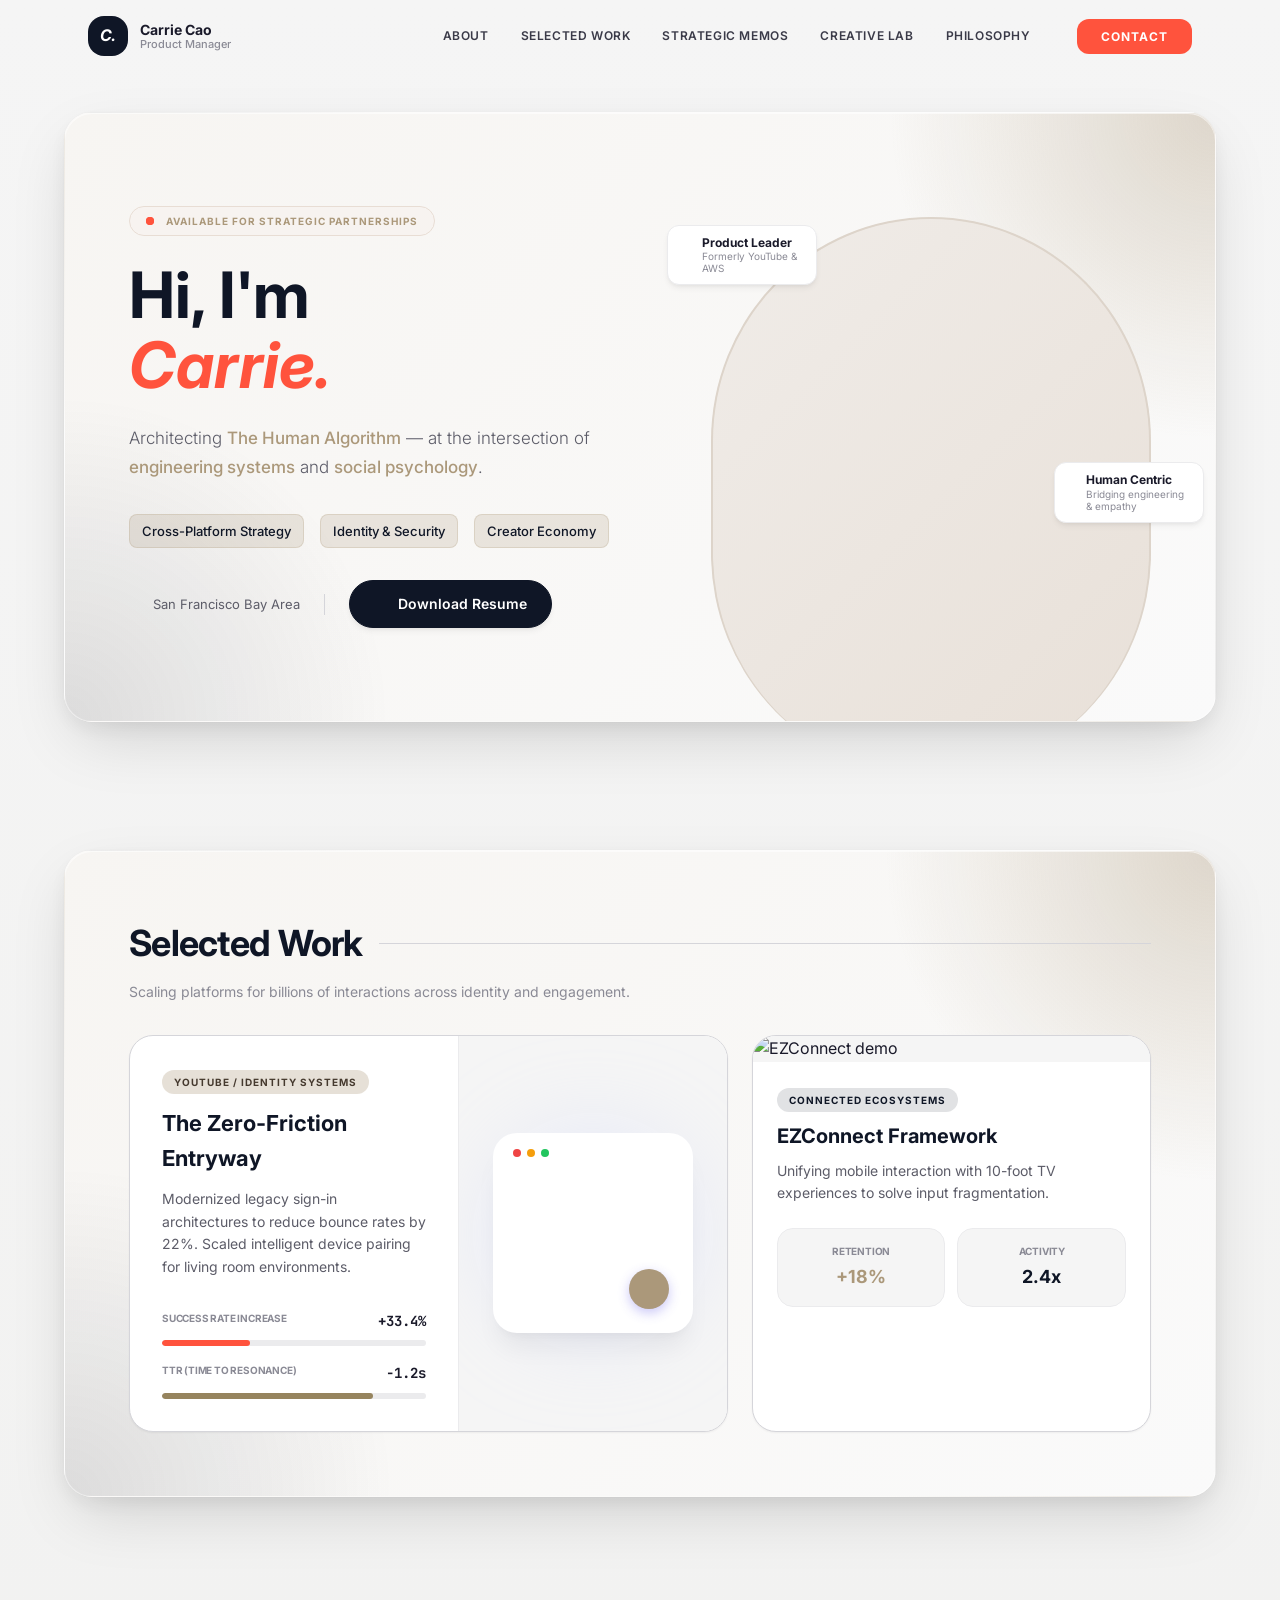
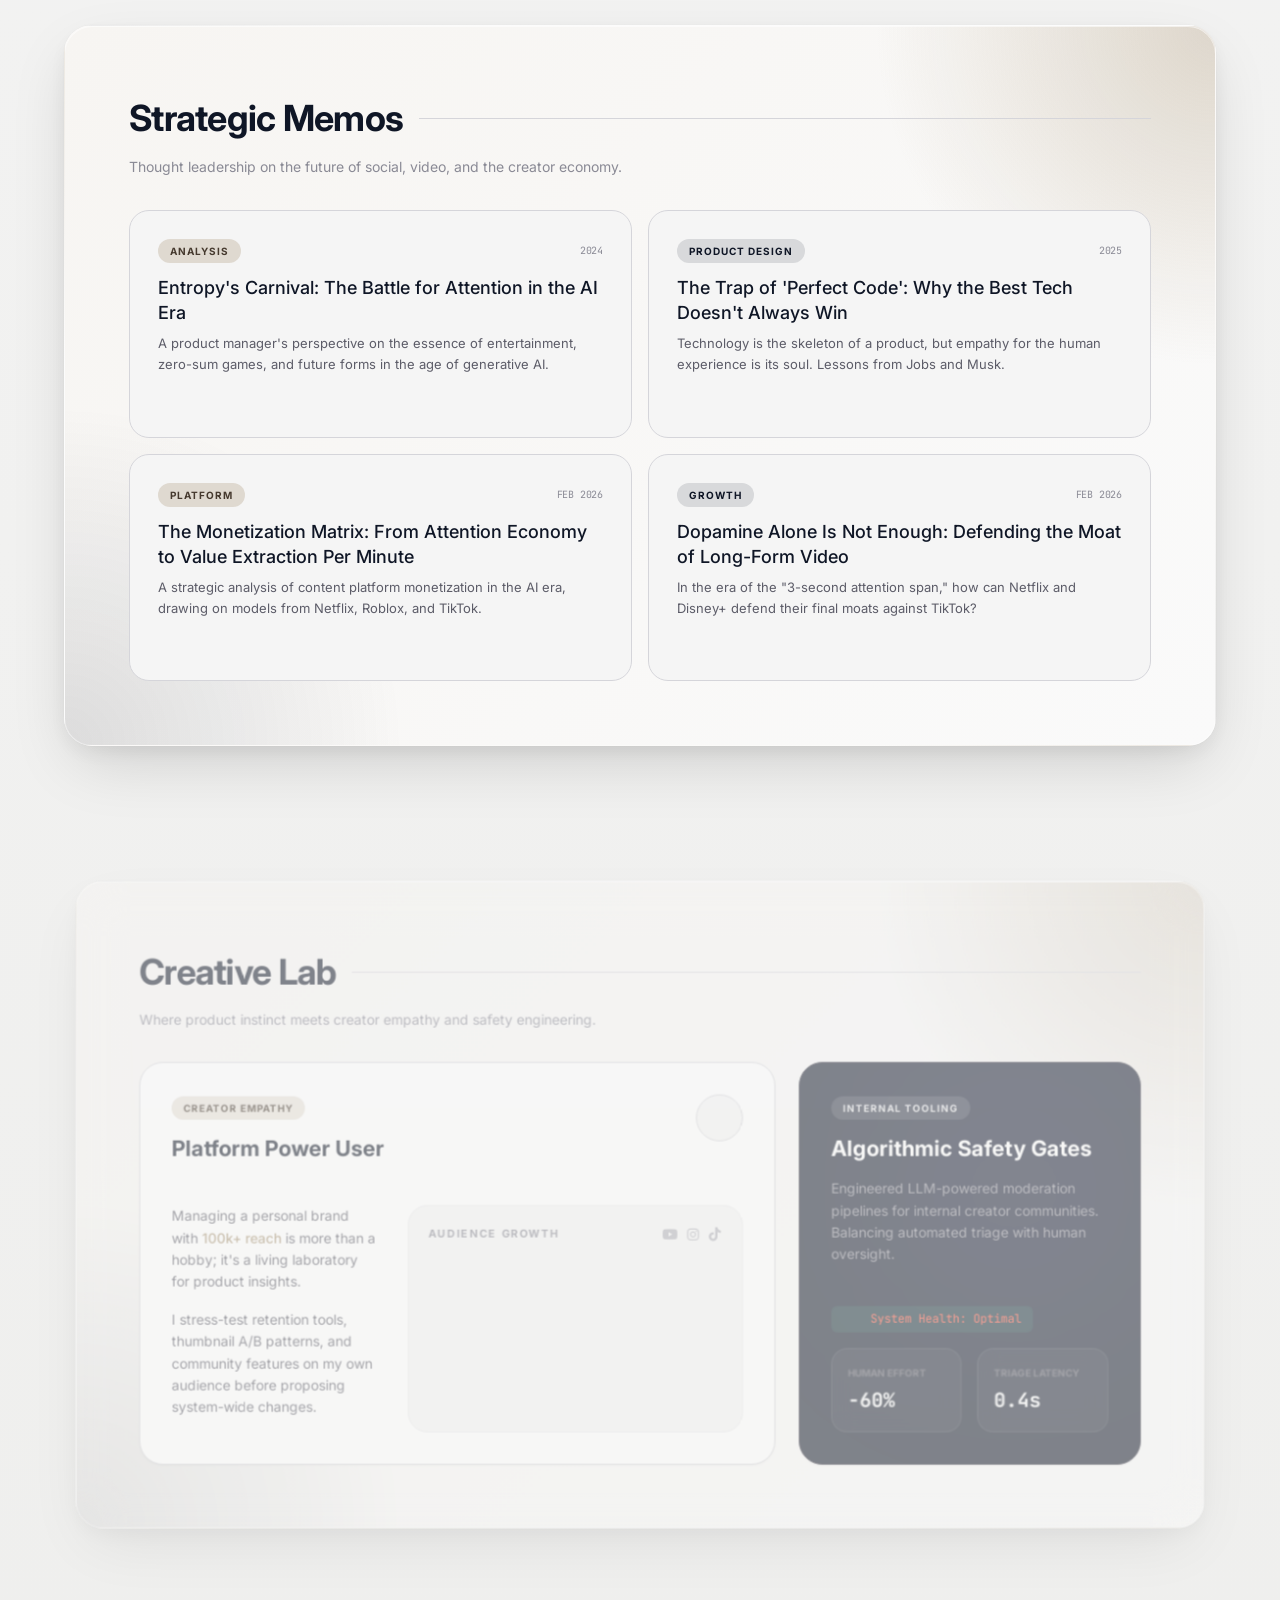
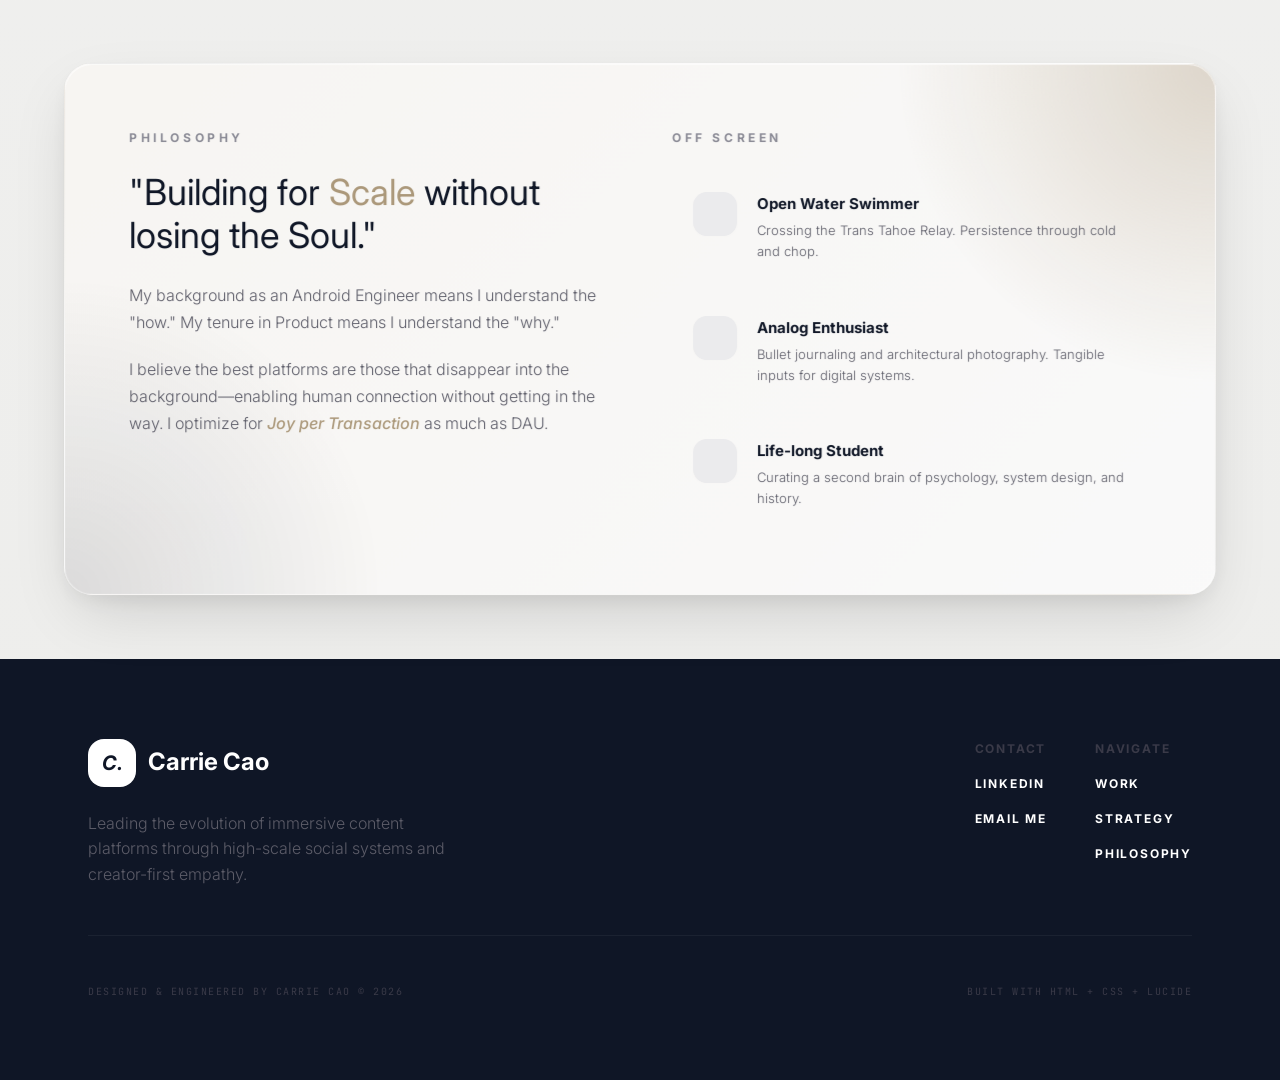
==== index.html @ 48f746e1 "update icon" ====
<!DOCTYPE html>
<html lang="en">

<head>
  <meta charset="UTF-8">
  <meta name="viewport" content="width=device-width, initial-scale=1.0">
  <title>Carrie Cao — Product Leader</title>
  <link rel="icon" type="image/svg+xml" href="assets/favicon.svg">
  <link rel="icon" type="image/png" sizes="32x32" href="assets/favicon-32.png">
  <link rel="icon" type="image/png" sizes="16x16" href="assets/favicon-16.png">
  <link rel="apple-touch-icon" sizes="180x180" href="assets/apple-touch-icon.png">
  <meta name="description"
    content="Product Leader at the intersection of engineering systems and social psychology. Formerly YouTube & AWS. Currently building what's next.">
  <link rel="stylesheet" href="css/style.css?v=19">
  <script src="https://cdn.jsdelivr.net/npm/chart.js"></script>
  <link rel="stylesheet" href="https://cdnjs.cloudflare.com/ajax/libs/font-awesome/6.4.0/css/all.min.css">
</head>

<body>
  <div class="scroll-progress" id="scrollProgress"></div>

  <!-- Navigation -->
  <nav class="nav" role="navigation" aria-label="Main navigation">
    <div class="container nav-inner">
      <a href="/" class="nav-brand">
        <div class="nav-logo">C.</div>
        <div class="nav-brand-text">
          <span class="nav-brand-name">Carrie Cao</span>
          <span class="nav-brand-title">Product Manager</span>
        </div>
      </a>
      <div class="nav-desktop">
        <div class="nav-links">
          <a href="#about" class="nav-link">About</a>
          <a href="#work" class="nav-link">Selected Work</a>
          <a href="#strategy" class="nav-link">Strategic Memos</a>
          <a href="#creative" class="nav-link">Creative Lab</a>
          <a href="#philosophy" class="nav-link">Philosophy</a>
        </div>
        <button class="nav-cta" data-open-contact>Contact</button>
      </div>
      <button class="nav-mobile-btn" data-open-mobile-menu aria-label="Open menu">
        <i data-lucide="menu" style="width:24px;height:24px;"></i>
      </button>
    </div>
  </nav>

  <!-- Mobile Menu -->
  <div class="mobile-menu" id="mobile-menu">
    <div class="mobile-menu-panel">
      <button class="mobile-menu-close" data-close-mobile-menu aria-label="Close menu">
        <i data-lucide="x" style="width:24px;height:24px;"></i>
      </button>
      <div class="mobile-menu-links">
        <a href="#about" class="mobile-menu-link">About</a>
        <a href="#work" class="mobile-menu-link">Selected Work</a>
        <a href="#strategy" class="mobile-menu-link">Strategic Memos</a>
        <a href="#creative" class="mobile-menu-link">Creative Lab</a>
        <a href="#philosophy" class="mobile-menu-link">Philosophy</a>
        <a href="#" class="mobile-menu-link" data-open-contact>Contact</a>
      </div>
    </div>
  </div>

  <!-- Contact Modal -->
  <div class="modal-overlay" id="contact-modal">
    <div class="modal-backdrop"></div>
    <div class="modal-content">
      <div class="modal-inner">
        <div class="modal-header">
          <div>
            <h3>Get in Touch</h3>
            <p>Let's discuss immersive platforms or open water swimming.</p>
          </div>
          <button class="modal-close" data-close-contact aria-label="Close modal">
            <i data-lucide="x" style="width:20px;height:20px;"></i>
          </button>
        </div>
        <form id="contact-form">
          <div class="form-group">
            <label class="form-label" for="name">Your Name</label>
            <input type="text" id="name" class="form-input" placeholder="Jane Doe">
          </div>
          <div class="form-group">
            <label class="form-label" for="email">Email Address</label>
            <input type="email" id="email" class="form-input" placeholder="jane@company.com">
          </div>
          <div class="form-group">
            <label class="form-label" for="message">Message</label>
            <textarea id="message" class="form-textarea" placeholder="Tell me about your project..."></textarea>
          </div>
          <button type="submit" class="form-submit">Send Message</button>
        </form>
      </div>
    </div>
  </div>

  <!-- ======================== -->
  <!-- SCROLL-CARD SECTIONS     -->
  <!-- ======================== -->
  <main class="scroll-main">

    <!-- Card 1: About Me -->
    <section class="scroll-section" id="about">
      <div class="card-panel">
        <div class="card-panel-inner card-about-layout">
          <div class="card-about-left">
            <div class="hero-badge">
              <span class="hero-badge-dot"></span>
              <span class="hero-badge-text">Available for strategic partnerships</span>
            </div>
            <h1 class="hero-title">
              Hi, I'm <br>
              <span class="hero-title-accent">Carrie.</span>
            </h1>
            <p class="hero-subtitle">
              Architecting <span class="text-highlight">The Human Algorithm</span> — at the intersection of
              <span class="text-highlight">engineering systems</span> and <span class="text-highlight">social
                psychology</span>.
            </p>
            <div class="hero-meta-links" style="gap: 1rem; flex-wrap: wrap; margin-bottom: 2rem;">
              <span class="hero-tag">Cross-Platform Strategy</span>
              <span class="hero-tag">Identity & Security</span>
              <span class="hero-tag">Creator Economy</span>
            </div>

            <div class="hero-meta">
              <div class="hero-meta-location">
                <i data-lucide="globe" style="width:16px;height:16px;color:var(--indigo-500);"></i>
                San Francisco Bay Area
              </div>
              <a href="assets/Resume_2026.pdf" download class="btn-subtle"
                style="display: inline-flex; align-items: center; gap: 0.5rem; text-decoration: none;">
                <i data-lucide="download" style="width: 16px; height: 16px;"></i>
                Download Resume
              </a>
            </div>
          </div>
          <div class="card-about-right">
            <div class="card-about-tags">
              <div class="floating-tag tag-top">
                <i data-lucide="cpu" style="width:14px;height:14px;"></i>
                <div>
                  <div class="floating-tag-title">Product Leader</div>
                  <div class="floating-tag-desc">Formerly YouTube & AWS</div>
                </div>
              </div>
              <div class="floating-tag tag-bottom">
                <i data-lucide="heart" style="width:14px;height:14px;"></i>
                <div>
                  <div class="floating-tag-title">Human Centric</div>
                  <div class="floating-tag-desc">Bridging engineering & empathy</div>
                </div>
              </div>
            </div>
            <div class="card-about-portrait">
              <img src="assets/me.webp" alt="Carrie Cao" class="portrait-img">
            </div>
          </div>
        </div>
      </div>
    </section>

    <!-- Card 2: Selected Work -->
    <section class="scroll-section" id="work">
      <div class="card-panel">
        <div class="card-panel-inner">
          <div class="section-header">
            <div class="section-header-top">
              <h2 class="section-header-title">Selected Work</h2>
              <div class="section-header-line"></div>
            </div>
            <p class="section-header-subtitle">Scaling platforms for billions of interactions across identity and
              engagement.</p>
          </div>

          <div class="work-duo-grid">
            <!-- The Zero-Friction Entryway -->
            <div class="work-card card-identity">
              <div class="card-identity-content">
                <div>
                  <span class="badge badge-warm">YouTube / Identity Systems</span>
                  <h3>The Zero-Friction Entryway</h3>
                  <p>Modernized legacy sign-in architectures to reduce bounce rates by 22%. Scaled intelligent device
                    pairing for living room environments.</p>
                </div>
                <div>
                  <div class="data-bar">
                    <div class="data-bar-header">
                      <span class="label">Success Rate Increase</span>
                      <span class="value">+33.4%</span>
                    </div>
                    <div class="data-bar-track">
                      <div class="data-bar-fill emerald" style="width:33.4%"></div>
                    </div>
                  </div>
                  <div class="data-bar">
                    <div class="data-bar-header">
                      <span class="label">TTR (Time To Resonance)</span>
                      <span class="value">-1.2s</span>
                    </div>
                    <div class="data-bar-track">
                      <div class="data-bar-fill indigo" style="width:80%"></div>
                    </div>
                  </div>
                </div>
              </div>
              <div class="card-identity-visual">
                <div class="card-visual-device">
                  <div class="card-visual-dots">
                    <span></span><span></span><span></span>
                  </div>
                  <i data-lucide="shield" class="card-visual-icon" style="width:64px;height:64px;stroke-width:1;"></i>
                  <div class="card-visual-play">
                    <div class="card-visual-play-btn">
                      <i data-lucide="play" style="width:20px;height:20px;color:white;fill:white;margin-left:2px;"></i>
                    </div>
                  </div>
                </div>
                <div class="card-visual-glow"></div>
              </div>
            </div>

            <!-- EZConnect -->
            <div class="work-card card-ezconnect-compact">
              <div class="card-ezconnect-visual">
                <img src="assets/ez_connect.gif" alt="EZConnect demo" class="ezconnect-gif">
              </div>
              <div class="card-ezconnect-body">
                <div>
                  <span class="badge badge-sage">Connected Ecosystems</span>
                  <h3>EZConnect Framework</h3>
                  <p>Unifying mobile interaction with 10-foot TV experiences to solve input fragmentation.</p>
                </div>
                <div class="card-stats">
                  <div class="card-stat">
                    <div class="card-stat-label">Retention</div>
                    <div class="card-stat-value indigo">+18%</div>
                  </div>
                  <div class="card-stat">
                    <div class="card-stat-label">Activity</div>
                    <div class="card-stat-value dark">2.4x</div>
                  </div>
                </div>
              </div>
            </div>
          </div>
        </div>
      </div>
    </section>

    <!-- Card 3: Strategic Memos -->
    <section class="scroll-section" id="strategy">
      <div class="card-panel">
        <div class="card-panel-inner">
          <div class="section-header">
            <div class="section-header-top">
              <h2 class="section-header-title">Strategic Memos</h2>
              <div class="section-header-line"></div>
            </div>
            <p class="section-header-subtitle">Thought leadership on the future of social, video, and the creator
              economy.</p>
          </div>

          <div class="memo-grid">
            <a href="articles/unbundling-google.html" class="memo-card">
              <div class="memo-card-meta">
                <span class="badge badge-warm">Analysis</span>
                <span class="memo-card-date">2024</span>
              </div>
              <h4>Entropy's Carnival: The Battle for Attention in the AI Era</h4>
              <p>A product manager's perspective on the essence of entertainment, zero-sum games, and future forms in
                the age of generative AI.</p>
              <div class="memo-card-cta">
                Read Full Analysis <i data-lucide="chevron-right" style="width:12px;height:12px;"></i>
              </div>
            </a>

            <a href="articles/ad-tier-friction.html" class="memo-card">
              <div class="memo-card-meta">
                <span class="badge badge-sage">Product Design</span>
                <span class="memo-card-date">2025</span>
              </div>
              <h4>The Trap of 'Perfect Code': Why the Best Tech Doesn't Always Win</h4>
              <p>Technology is the skeleton of a product, but empathy for the human experience is its soul. Lessons from
                Jobs and Musk.</p>
              <div class="memo-card-cta">
                Read Full Analysis <i data-lucide="chevron-right" style="width:12px;height:12px;"></i>
              </div>
            </a>

            <a href="articles/community-vs-content-moats.html" class="memo-card">
              <div class="memo-card-meta">
                <span class="badge badge-warm">Platform</span>
                <span class="memo-card-date">Feb 2026</span>
              </div>
              <h4>The Monetization Matrix: From Attention Economy to Value Extraction Per Minute</h4>
              <p>A strategic analysis of content platform monetization in the AI era, drawing on models from Netflix,
                Roblox, and TikTok.</p>
              <div class="memo-card-cta">
                Read Full Analysis <i data-lucide="chevron-right" style="width:12px;height:12px;"></i>
              </div>
            </a>

            <a href="articles/short-form-saturation.html" class="memo-card">
              <div class="memo-card-meta">
                <span class="badge badge-sage">Growth</span>
                <span class="memo-card-date">Feb 2026</span>
              </div>
              <h4>Dopamine Alone Is Not Enough: Defending the Moat of Long-Form Video</h4>
              <p>In the era of the "3-second attention span," how can Netflix and Disney+ defend their final moats
                against TikTok?</p>
              <div class="memo-card-cta">
                Read Full Analysis <i data-lucide="chevron-right" style="width:12px;height:12px;"></i>
              </div>
            </a>
          </div>
        </div>
      </div>
    </section>

    <!-- Card 4: Creative Lab -->
    <section class="scroll-section" id="creative">
      <div class="card-panel">
        <div class="card-panel-inner">
          <div class="section-header">
            <div class="section-header-top">
              <h2 class="section-header-title">Creative Lab</h2>
              <div class="section-header-line"></div>
            </div>
            <p class="section-header-subtitle">Where product instinct meets creator empathy and safety engineering.</p>
          </div>

          <div class="creative-duo-grid">
            <!-- Content Creator (Platform Power User) -->
            <div class="work-card card-creator">
              <div class="card-creator-header">
                <div>
                  <span class="badge badge-warm">Creator Empathy</span>
                  <h3>Platform Power User</h3>
                </div>
                <div class="card-creator-icon">
                  <i data-lucide="users" style="width:20px;height:20px;"></i>
                </div>
              </div>
              <div class="card-creator-grid">
                <div class="card-creator-text">
                  <p>Managing a personal brand with <span class="text-highlight">100k+ reach</span> is more than a
                    hobby; it's a living laboratory for product insights.</p>
                  <p>I stress-test retention tools, thumbnail A/B patterns, and community features on my own audience
                    before proposing system-wide changes.</p>
                </div>
                <div class="card-creator-chart">
                  <div class="card-creator-chart-label">
                    Audience Growth
                    <div class="chart-platform-icons">
                      <i class="fa-brands fa-youtube"></i>
                      <i class="fa-brands fa-instagram"></i>
                      <i class="fa-brands fa-tiktok"></i>
                    </div>
                  </div>
                  <div class="growth-chart-container">
                    <canvas id="growthChart"></canvas>
                  </div>
                </div>
              </div>
            </div>

            <!-- Algorithmic Safety Gates -->
            <div class="work-card work-card-dark card-safety">
              <div style="position:relative;z-index:10;">
                <span class="badge badge-sage">Internal Tooling</span>
                <h3>Algorithmic Safety Gates</h3>
                <p>Engineered LLM-powered moderation pipelines for internal creator communities. Balancing automated
                  triage with human oversight.</p>
              </div>
              <div style="position:relative;z-index:10;">
                <div class="card-safety-status">
                  <i data-lucide="activity" style="width:12px;height:12px;"></i>
                  System Health: Optimal
                </div>
                <div class="card-safety-metrics">
                  <div class="card-safety-metric">
                    <div class="label">Human Effort</div>
                    <div class="value">-60%</div>
                  </div>
                  <div class="card-safety-metric">
                    <div class="label">Triage Latency</div>
                    <div class="value">0.4s</div>
                  </div>
                </div>
              </div>
              <div class="card-safety-glow"></div>
            </div>
          </div>
        </div>
      </div>
    </section>

    <!-- Card 5: Philosophy + Off Screen -->
    <section class="scroll-section" id="philosophy">
      <div class="card-panel">
        <div class="card-panel-inner">
          <div class="about-grid">
            <div>
              <h3 class="about-label">Philosophy</h3>
              <p class="about-quote">
                "Building for <span class="accent">Scale</span> without losing the <span class="italic">Soul</span>."
              </p>
              <div class="about-text">
                <p>My background as an Android Engineer means I understand the "how." My tenure in Product means I
                  understand the "why."</p>
                <p>I believe the best platforms are those that disappear into the background—enabling human connection
                  without getting in the way. I optimize for <span class="text-highlight-italic">Joy per
                    Transaction</span> as much as DAU.</p>
              </div>
            </div>
            <div>
              <h3 class="about-label">Off Screen</h3>
              <div class="interest-list">
                <div class="interest-item interest-item-swim">
                  <div class="interest-icon">
                    <i data-lucide="anchor" style="width:20px;height:20px;"></i>
                  </div>
                  <div>
                    <div class="interest-title">Open Water Swimmer</div>
                    <div class="interest-desc">Crossing the Trans Tahoe Relay. Persistence through cold and chop.</div>
                  </div>
                  <img src="assets/swim.webp" alt="Open water swimming" class="interest-hover-img">
                </div>
                <div class="interest-item interest-item-hover">
                  <div class="interest-icon">
                    <i data-lucide="layers" style="width:20px;height:20px;"></i>
                  </div>
                  <div>
                    <div class="interest-title">Analog Enthusiast</div>
                    <div class="interest-desc">Bullet journaling and architectural photography. Tangible inputs for
                      digital systems.</div>
                  </div>
                  <img src="assets/analog.webp" alt="Analog photography" class="interest-hover-img">
                </div>
                <div class="interest-item interest-item-hover">
                  <div class="interest-icon">
                    <i data-lucide="brain" style="width:20px;height:20px;"></i>
                  </div>
                  <div>
                    <div class="interest-title">Life-long Student</div>
                    <div class="interest-desc">Curating a second brain of psychology, system design, and history.</div>
                  </div>
                  <img src="assets/learning.webp" alt="Lifelong learning" class="interest-hover-img">
                </div>
              </div>
            </div>
          </div>
        </div>
      </div>
    </section>

  </main>

  <!-- Footer -->
  <footer class="footer">
    <div class="container">
      <div class="footer-top">
        <div>
          <div class="footer-brand">
            <div class="footer-logo">C.</div>
            <h2>Carrie Cao</h2>
          </div>
          <p class="footer-desc">Leading the evolution of immersive content platforms through high-scale social systems
            and creator-first empathy.</p>
        </div>
        <div class="footer-nav">
          <div class="footer-nav-group">
            <span class="footer-nav-label">Contact</span>
            <a href="#" class="footer-nav-link">LinkedIn</a>
            <a href="#" class="footer-nav-link" data-open-contact>Email Me</a>
          </div>
          <div class="footer-nav-group">
            <span class="footer-nav-label">Navigate</span>
            <a href="#work" class="footer-nav-link">Work</a>
            <a href="#strategy" class="footer-nav-link">Strategy</a>
            <a href="#philosophy" class="footer-nav-link">Philosophy</a>
          </div>
        </div>
      </div>
      <div class="footer-bottom">
        <span>Designed & Engineered by Carrie Cao © 2026</span>
        <span>Built with HTML + CSS + Lucide</span>
      </div>
    </div>
  </footer>

  <!-- Scripts -->
  <script src="https://unpkg.com/lucide@latest/dist/umd/lucide.js"></script>
  <script src="js/main.js?v=2"></script>
  <script>
    document.addEventListener('DOMContentLoaded', function () {
      const canvas = document.getElementById('growthChart');
      if (!canvas) return;
      const ctx = canvas.getContext('2d');

      const labels = [];
      const dataPoints = [];
      let currentFollowers = 0;
      const startDate = new Date('2023-01-01');

      for (let i = 0; i <= 1095; i++) {
        let currentDate = new Date(startDate);
        currentDate.setDate(startDate.getDate() + i);
        labels.push(currentDate.toLocaleDateString('en-US', { month: 'short', day: 'numeric', year: 'numeric' }));

        let dailyGrowth = 0;
        if (i < 365) {
          dailyGrowth = Math.random() * 2;
        } else if (i === 365) {
          dailyGrowth = 8000;
        } else if (i < 850) {
          if (Math.random() < 0.06) {
            dailyGrowth = Math.floor(Math.random() * 600) + 200;
          } else {
            dailyGrowth = 0;
          }
        } else if (i === 850) {
          dailyGrowth = 25000;
        } else if (i < 910) {
          dailyGrowth = Math.random() * 5;
        } else {
          dailyGrowth = Math.random() * 400 + 50;
          if (Math.random() > 0.9) dailyGrowth += Math.random() * 500;
        }
        if (Math.random() < 0.4 && i !== 365 && i !== 850) dailyGrowth = 0;
        currentFollowers += dailyGrowth;
        dataPoints.push(Math.floor(currentFollowers));
      }

      const scaleFactor = 106200 / dataPoints[dataPoints.length - 1];
      for (let i = 0; i < dataPoints.length; i++) {
        dataPoints[i] = Math.floor(dataPoints[i] * scaleFactor);
      }

      let gradient = ctx.createLinearGradient(0, 0, 0, 300);
      gradient.addColorStop(0, 'rgba(99, 102, 241, 0.4)');
      gradient.addColorStop(1, 'rgba(99, 102, 241, 0.0)');

      new Chart(ctx, {
        type: 'line',
        data: {
          labels: labels,
          datasets: [{
            label: 'Total Subscribers',
            data: dataPoints,
            borderColor: '#6366f1',
            borderWidth: 2,
            backgroundColor: gradient,
            fill: true,
            pointRadius: 0,
            pointHoverRadius: 5,
            pointBackgroundColor: '#fff',
            pointBorderColor: '#6366f1',
            pointBorderWidth: 2,
            tension: 0,
            stepped: true
          }]
        },
        options: {
          responsive: true,
          maintainAspectRatio: false,
          interaction: { mode: 'index', intersect: false },
          plugins: {
            legend: { display: false },
            tooltip: {
              backgroundColor: 'rgba(15, 23, 42, 0.9)',
              titleColor: '#fff',
              bodyColor: '#e2e8f0',
              bodyFont: { size: 12, weight: 'bold' },
              padding: 10,
              cornerRadius: 8,
              displayColors: false,
              callbacks: {
                label: function (context) {
                  return 'Subscribers: ' + context.raw.toLocaleString();
                }
              }
            }
          },
          scales: {
            x: {
              grid: { display: false },
              ticks: {
                maxTicksLimit: 6,
                color: '#94a3b8',
                font: { size: 10 },
                callback: function (value) {
                  const label = labels[value];
                  if (label) {
                    const parts = label.split(' ');
                    return parts[0] + ' ' + parts[2];
                  }
                  return label;
                }
              }
            },
            y: {
              grid: { color: '#f1f5f9', borderDash: [4, 4] },
              ticks: {
                color: '#94a3b8',
                font: { size: 10 },
                callback: function (value) {
                  return value >= 1000 ? (value / 1000) + 'k' : value;
                }
              }
            }
          }
        }
      });
    });
  </script>
  <script>
    window.addEventListener('scroll', () => {
      const scrollTop = window.scrollY;
      const docHeight = document.documentElement.scrollHeight - window.innerHeight;
      const progress = docHeight > 0 ? (scrollTop / docHeight) * 100 : 0;
      document.getElementById('scrollProgress').style.width = progress + '%';
    });
  </script>
</body>

</html>
---- css/style.css ----
/* ======================================
   xcao.me — Design System
   ====================================== */

/* --- Google Fonts --- */
@import url('https://fonts.googleapis.com/css2?family=Inter:wght@300;400;500;600;700;800&family=JetBrains+Mono:wght@400;500;700&display=swap');

/* --- CSS Variables --- */
:root {
  /* Colors - Navy base neutrals */
  --zinc-50: #f5f5f5;
  --zinc-100: #ebebed;
  --zinc-200: #d5d5da;
  --zinc-300: #b0b0b8;
  --zinc-400: #8a8a95;
  --zinc-500: #5c5c68;
  --zinc-600: #3a3a48;
  --zinc-700: #252535;
  --zinc-800: #1a1a2a;
  --zinc-900: #0F1626;

  /* Colors - Accent (Leather / Coral) */
  --indigo-50: #f7f3f0;
  --indigo-100: #e8ddd4;
  --indigo-200: #d4c4b5;
  --indigo-300: #c2ab96;
  --indigo-400: #AB987A;
  --indigo-500: #96845e;
  --indigo-600: #AB987A;
  --indigo-700: #8a7a60;

  /* Colors - Coral */
  --emerald-400: #FF533D;
  --emerald-700: #e0432d;

  /* Warm Colors for Background */
  --warm-50: #f5f5f5;
  --warm-100: #f0ece8;
  --warm-200: #e8e0d8;
  --warm-300: #ddd4ca;

  /* Typography */
  --font-sans: 'Inter', -apple-system, BlinkMacSystemFont, sans-serif;
  --font-serif: 'Inter', -apple-system, BlinkMacSystemFont, sans-serif;
  --font-mono: 'JetBrains Mono', monospace;

  /* Shadows */
  --shadow-sm: 0 1px 2px rgba(0, 0, 0, 0.05);
  --shadow-md: 0 4px 6px -1px rgba(0, 0, 0, 0.06), 0 2px 4px -2px rgba(0, 0, 0, 0.06);
  --shadow-lg: 0 10px 15px -3px rgba(0, 0, 0, 0.05), 0 4px 6px -4px rgba(0, 0, 0, 0.05);
  --shadow-xl: 0 20px 25px -5px rgba(0, 0, 0, 0.05), 0 8px 10px -6px rgba(0, 0, 0, 0.04);
  --shadow-2xl: 0 25px 50px -12px rgba(0, 0, 0, 0.12);

  /* Card */
  --card-radius: 1.75rem;
  --card-padding: 3rem;
}

/* --- Reset & Base --- */
*,
*::before,
*::after {
  margin: 0;
  padding: 0;
  box-sizing: border-box;
}

html {
  scroll-behavior: smooth;
  -webkit-font-smoothing: antialiased;
  -moz-osx-font-smoothing: grayscale;
}

/* --- Scroll Progress Bar --- */
.scroll-progress {
  position: fixed;
  top: 0;
  left: 0;
  width: 0;
  height: 3px;
  background: linear-gradient(90deg, #FF533D, #e0432d);
  z-index: 100;
  transition: width 0.1s linear;
  border-radius: 0 2px 2px 0;
}

body {
  min-height: 100vh;
  background: linear-gradient(180deg, #f5f5f5 0%, #ededeb 100%);
  color: var(--zinc-800);
  font-family: var(--font-sans);
  line-height: 1.6;
}

::selection {
  background: rgba(255, 83, 61, 0.15);
  color: #0F1626;
}

a {
  color: inherit;
  text-decoration: none;
}

button {
  font-family: inherit;
  border: none;
  background: none;
  cursor: pointer;
}

img {
  max-width: 100%;
  display: block;
}

.container {
  max-width: 72rem;
  margin: 0 auto;
  padding: 0 1.5rem;
}

.text-highlight {
  color: var(--indigo-600);
  font-weight: 500;
}

.text-highlight-italic {
  color: var(--indigo-600);
  font-weight: 500;
  font-style: italic;
}

/* --- Navigation --- */
.nav {
  position: fixed;
  top: 0;
  left: 0;
  right: 0;
  z-index: 50;
  padding: 1rem 0;
  transition: all 0.3s ease;
  background: transparent;
}

.nav.scrolled {
  background: rgba(253, 252, 251, 0.85);
  backdrop-filter: blur(20px);
  -webkit-backdrop-filter: blur(20px);
  box-shadow: var(--shadow-sm);
  border-bottom: 1px solid rgba(224, 213, 201, 0.3);
}

.nav-inner {
  display: flex;
  justify-content: space-between;
  align-items: center;
  max-width: 72rem;
  margin: 0 auto;
  padding: 0 1.5rem;
}

.nav-brand {
  display: flex;
  align-items: center;
  gap: 0.75rem;
}

.nav-logo {
  width: 2.5rem;
  height: 2.5rem;
  background: var(--zinc-900);
  border-radius: 1rem;
  display: flex;
  align-items: center;
  justify-content: center;
  color: white;
  font-family: var(--font-serif);
  font-weight: 700;
  font-style: italic;
  font-size: 1rem;
  letter-spacing: -0.03em;
}

.nav-brand-text {
  display: flex;
  flex-direction: column;
}

.nav-brand-name {
  font-weight: 700;
  font-size: 0.875rem;
  line-height: 1;
}

.nav-brand-title {
  font-size: 0.6875rem;
  color: var(--zinc-400);
  font-weight: 500;
  line-height: 1;
  margin-top: 2px;
}

.nav-desktop {
  display: none;
  align-items: center;
  gap: 2rem;
}

.nav-links {
  display: flex;
  align-items: center;
  gap: 0.25rem;
}

.nav-link {
  font-size: 0.75rem;
  font-weight: 600;
  color: var(--zinc-600);
  padding: 0.5rem 0.875rem;
  border-radius: 0.625rem;
  transition: all 0.2s;
  text-transform: uppercase;
  letter-spacing: 0.05em;
}

.nav-link:hover {
  color: var(--zinc-900);
  background: rgba(0, 0, 0, 0.04);
}

.nav-cta {
  background: #FF533D;
  color: white;
  padding: 0.625rem 1.5rem;
  border-radius: 0.75rem;
  font-size: 0.75rem;
  font-weight: 700;
  text-transform: uppercase;
  letter-spacing: 0.1em;
  cursor: pointer;
  transition: all 0.2s;
}

.nav-cta:hover {
  background: #e0432d;
  box-shadow: 0 10px 15px -3px rgba(255, 83, 61, 0.25);
}

.nav-cta:active {
  transform: scale(0.95);
}

.nav-mobile-btn {
  display: block;
  padding: 0.5rem;
  color: var(--zinc-900);
  cursor: pointer;
}

/* Mobile menu */
.mobile-menu {
  display: none;
  position: fixed;
  top: 0;
  left: 0;
  right: 0;
  bottom: 0;
  z-index: 90;
  background: rgba(0, 0, 0, 0.5);
  backdrop-filter: blur(4px);
  -webkit-backdrop-filter: blur(4px);
}

.mobile-menu.open {
  display: flex;
  justify-content: flex-end;
}

.mobile-menu-panel {
  width: 280px;
  background: white;
  height: 100%;
  padding: 2rem;
  box-shadow: var(--shadow-2xl);
  animation: slideIn 0.3s ease;
}

@keyframes slideIn {
  from {
    transform: translateX(100%);
  }

  to {
    transform: translateX(0);
  }
}

.mobile-menu-close {
  margin-bottom: 2rem;
  color: var(--zinc-500);
}

.mobile-menu-links {
  display: flex;
  flex-direction: column;
  gap: 0.5rem;
}

.mobile-menu-link {
  font-size: 1rem;
  font-weight: 500;
  padding: 0.75rem 0;
  border-bottom: 1px solid var(--zinc-100);
}

/* ======================================
   SCROLL CARD SYSTEM
   ====================================== */

.scroll-main {
  padding: 0 1.5rem;
}

.scroll-section {
  position: relative;
  display: flex;
  align-items: center;
  justify-content: center;
  padding: 3rem 0;
}

.scroll-section:first-child {
  padding-top: 7rem;
}

.card-panel {
  width: 100%;
  max-width: 72rem;
  margin: 0 auto;
  background:
    radial-gradient(circle at 100% 0%, rgba(171, 152, 122, 0.35) 0%, transparent 25%),
    /* Leather tint (Top Right) */
    radial-gradient(circle at 0% 100%, rgba(15, 22, 38, 0.12) 0%, transparent 25%),
    /* Navy tint (Bottom Left) */
    linear-gradient(135deg, #f7f5f2 0%, #fafafa 100%);
  backdrop-filter: blur(24px);
  -webkit-backdrop-filter: blur(24px);
  border-radius: var(--card-radius);
  border: 1px solid rgba(255, 255, 255, 0.4);
  box-shadow:
    0 24px 64px -12px rgba(0, 0, 0, 0.15),
    0 8px 24px -4px rgba(0, 0, 0, 0.08),
    0 0 2px rgba(0, 0, 0, 0.05),
    inset 0 1px 0 rgba(255, 255, 255, 0.6);
  transition: opacity 0.15s ease, transform 0.15s ease;
  will-change: opacity, transform;
  overflow: hidden;
}

.card-panel-inner {
  padding: var(--card-padding);
}

/* ======================================
   CARD 1: ABOUT ME
   ====================================== */

.card-about-layout {
  display: flex;
  flex-direction: column;
  gap: 0;
}

.card-about-layout .card-panel-inner {
  padding-bottom: 0;
}

.card-about-left {
  flex: 1;
}

.card-about-right {
  position: relative;
  display: flex;
  align-items: flex-end;
  justify-content: center;
  min-height: 480px;
  overflow: visible;
}

.card-about-portrait {
  width: 480px;
  height: 600px;
  flex-shrink: 0;
  border-radius: 50% / 40%;
  background: linear-gradient(135deg, var(--warm-100), var(--warm-200));
  border: 2px solid var(--warm-300);
  border-bottom: none;
  display: flex;
  align-items: center;
  justify-content: center;
  overflow: hidden;
  margin-bottom: -120px;
}

.portrait-img {
  width: 100%;
  height: 100%;
  object-fit: cover;
}

.card-about-tags {
  position: absolute;
  inset: 0;
  pointer-events: none;
}

.floating-tag {
  position: absolute;
  display: flex;
  align-items: flex-start;
  gap: 0.5rem;
  background: white;
  padding: 0.625rem 0.875rem;
  border-radius: 0.75rem;
  box-shadow: var(--shadow-md);
  border: 1px solid var(--zinc-100);
  font-size: 0.75rem;
  max-width: 150px;
  animation: floatTag 3s ease-in-out infinite;
}

.floating-tag-title {
  font-weight: 700;
  color: var(--zinc-800);
  font-size: 0.75rem;
  line-height: 1.2;
}

.floating-tag-desc {
  font-size: 0.625rem;
  color: var(--zinc-400);
  line-height: 1.2;
}

.tag-top {
  top: 10%;
  left: -10%;
  animation-delay: 0s;
}

.tag-bottom {
  bottom: 28%;
  right: -12%;
  animation-delay: 1.5s;
}

@keyframes floatTag {

  0%,
  100% {
    transform: translateY(0);
  }

  50% {
    transform: translateY(-6px);
  }
}

/* --- Hero Elements (inside About card) --- */
.hero-badge {
  display: inline-flex;
  align-items: center;
  gap: 0.75rem;
  padding: 0.375rem 1rem;
  background: var(--indigo-50);
  border-radius: 9999px;
  border: 1px solid var(--indigo-100);
  margin-bottom: 1.5rem;
}

.hero-badge-dot {
  position: relative;
  width: 0.5rem;
  height: 0.5rem;
}

.hero-badge-dot::before {
  content: '';
  position: absolute;
  inset: 0;
  border-radius: 9999px;
  background: var(--emerald-400);
  animation: ping 1.5s cubic-bezier(0, 0, 0.2, 1) infinite;
}

.hero-badge-dot::after {
  content: '';
  position: absolute;
  inset: 0;
  border-radius: 9999px;
  background: var(--emerald-400);
}

.hero-badge-text {
  font-size: 0.625rem;
  font-weight: 700;
  text-transform: uppercase;
  letter-spacing: 0.1em;
  color: var(--indigo-600);
}

.hero-title {
  font-family: var(--font-serif);
  font-size: clamp(2.5rem, 5vw, 4rem);
  font-weight: 700;
  color: var(--zinc-900);
  line-height: 1.1;
  margin-bottom: 1.5rem;
}

.hero-title-accent {
  color: #FF533D;
  font-style: italic;
}

.hero-subtitle {
  font-size: 1.0625rem;
  color: var(--zinc-500);
  font-weight: 300;
  line-height: 1.7;
  max-width: 30rem;
  margin-bottom: 2rem;
}

.hero-meta {
  display: flex;
  flex-wrap: wrap;
  align-items: center;
  gap: 1.5rem;
  font-size: 0.8125rem;
  color: var(--zinc-500);
}

.hero-meta-location {
  display: flex;
  align-items: center;
  gap: 0.5rem;
  padding-right: 1.5rem;
  border-right: 1px solid var(--zinc-200);
}

.hero-meta-links {
  display: flex;
  align-items: center;
  gap: 1.5rem;
}

.hero-meta-links a {
  font-weight: 500;
  transition: color 0.2s;
}

/* --- Hero Tags & Buttons --- */
.hero-tag {
  font-size: 0.8125rem;
  font-weight: 500;
  color: #0F1626;
  background: rgba(171, 152, 122, 0.2);
  padding: 0.35rem 0.75rem;
  border-radius: 0.5rem;
  border: 1px solid rgba(171, 152, 122, 0.25);
}

.btn-subtle {
  background: #0F1626;
  color: white;
  padding: 0.75rem 1.5rem;
  border-radius: 9999px;
  font-size: 0.875rem;
  font-weight: 600;
  border: 1px solid #0F1626;
  cursor: pointer;
  transition: all 0.2s ease;
  box-shadow: var(--shadow-md);
  display: inline-flex;
  align-items: center;
  gap: 0.5rem;
}

.btn-subtle:hover {
  background: #1a2440;
  transform: translateY(-2px);
  box-shadow: var(--shadow-lg);
  color: white;
}

.hero-meta-links a:hover {
  color: var(--indigo-600);
}


/* --- Animations --- */
@keyframes ping {

  75%,
  100% {
    transform: scale(2);
    opacity: 0;
  }
}

@keyframes fadeInZoom {
  from {
    opacity: 0;
    transform: scale(0.95);
  }

  to {
    opacity: 1;
    transform: scale(1);
  }
}

/* --- Badge --- */
.badge {
  display: inline-block;
  font-size: 10px;
  font-weight: 700;
  padding: 0.25rem 0.75rem;
  border-radius: 9999px;
  text-transform: uppercase;
  letter-spacing: 0.1em;
}

/* Badge Color Variants — Navy & Leather palette */
.badge-warm {
  background: rgba(171, 152, 122, 0.3);
  color: #45392e;
  border: none;
}

.badge-sage {
  background: rgba(15, 22, 38, 0.12);
  color: #0F1626;
  border: none;
}

/* --- Section Header --- */
.section-header {
  margin-bottom: 2rem;
}

.section-header-top {
  display: flex;
  align-items: center;
  gap: 1rem;
  margin-bottom: 0.5rem;
}

.section-header-title {
  font-family: var(--font-serif);
  font-size: 2.25rem;
  font-weight: 700;
  color: var(--zinc-900);
  white-space: nowrap;
  letter-spacing: -0.02em;
}

.section-header-line {
  height: 1px;
  flex: 1;
  background: var(--zinc-200);
}

.section-header-subtitle {
  color: var(--zinc-400);
  font-size: 0.875rem;
  font-weight: 400;
}

/* --- Data Bars --- */
.data-bar {
  margin-bottom: 1rem;
}

.data-bar:last-child {
  margin-bottom: 0;
}

.data-bar-header {
  display: flex;
  justify-content: space-between;
  margin-bottom: 0.5rem;
}

.data-bar-header .label {
  font-size: 10px;
  font-weight: 700;
  color: var(--zinc-400);
  text-transform: uppercase;
  letter-spacing: -0.02em;
}

.data-bar-header .value {
  font-size: 0.875rem;
  font-weight: 700;
  font-family: var(--font-mono);
}

.data-bar-track {
  height: 0.375rem;
  background: var(--zinc-100);
  border-radius: 9999px;
  overflow: hidden;
}

.data-bar-fill {
  height: 100%;
  border-radius: 9999px;
  transition: width 1.5s cubic-bezier(0.22, 1, 0.36, 1);
}

.data-bar-fill.emerald {
  background: var(--emerald-400);
}

.data-bar-fill.indigo {
  background: var(--indigo-500);
}

/* ======================================
   CARD 2: Selected Work — Duo Grid
   ====================================== */

.work-duo-grid {
  display: grid;
  grid-template-columns: 1fr;
  gap: 1.5rem;
}

/* --- Work Cards --- */
.work-card {
  background: white;
  border-radius: 1.5rem;
  border: 1px solid var(--zinc-200);
  overflow: hidden;
  box-shadow: var(--shadow-sm);
  transition: all 0.5s ease;
}

.work-card:hover {
  border-color: var(--indigo-200);
  box-shadow: 0 20px 40px -12px rgba(15, 22, 38, 0.15);
  transform: translateY(-6px);
}

.work-card-dark {
  background: var(--zinc-900);
  color: white;
  border-color: var(--zinc-700);
}

.work-card-dark:hover {
  border-color: var(--indigo-400);
}

.work-card h3 {
  font-family: var(--font-serif);
  font-size: 1.375rem;
  color: var(--zinc-900);
  margin-top: 0.75rem;
  margin-bottom: 0.75rem;
}

.work-card-dark h3 {
  color: white;
}

.work-card p {
  color: var(--zinc-500);
  font-size: 0.875rem;
  line-height: 1.6;
}

.work-card-dark p {
  color: var(--zinc-400);
}

.work-card-dark .badge {
  background: rgba(255, 255, 255, 0.12);
  color: rgba(255, 255, 255, 0.85);
  border-color: rgba(255, 255, 255, 0.2);
}

/* Card: Identity */
.card-identity {
  display: flex;
  flex-direction: column;
}

.card-identity-content {
  padding: 2rem;
  display: flex;
  flex-direction: column;
  gap: 2rem;
}

.card-identity-visual {
  background: var(--zinc-50);
  border-top: 1px solid var(--zinc-100);
  padding: 2rem;
  display: flex;
  align-items: center;
  justify-content: center;
  position: relative;
  overflow: hidden;
  min-height: 200px;
}

.card-visual-device {
  position: relative;
  z-index: 10;
  width: 100%;
  max-width: 200px;
  aspect-ratio: 1;
  background: white;
  border-radius: 1.5rem;
  box-shadow: var(--shadow-xl);
  display: flex;
  align-items: center;
  justify-content: center;
  flex-direction: column;
  gap: 1rem;
}

.card-visual-dots {
  display: flex;
  gap: 0.375rem;
  position: absolute;
  top: 1rem;
  left: 1.25rem;
}

.card-visual-dots span {
  width: 8px;
  height: 8px;
  border-radius: 9999px;
  background: var(--zinc-200);
}

.card-visual-dots span:first-child {
  background: #ef4444;
}

.card-visual-dots span:nth-child(2) {
  background: #f59e0b;
}

.card-visual-dots span:last-child {
  background: #22c55e;
}

.card-visual-icon {
  color: var(--indigo-300);
}

.card-visual-play {
  position: absolute;
  bottom: 1.5rem;
  right: 1.5rem;
}

.card-visual-play-btn {
  width: 2.5rem;
  height: 2.5rem;
  background: var(--indigo-600);
  border-radius: 9999px;
  display: flex;
  align-items: center;
  justify-content: center;
  box-shadow: 0 4px 12px rgba(79, 70, 229, 0.3);
}

.card-visual-glow {
  position: absolute;
  top: 50%;
  left: 50%;
  transform: translate(-50%, -50%);
  width: 12rem;
  height: 12rem;
  background: rgba(199, 210, 254, 0.4);
  filter: blur(48px);
  border-radius: 9999px;
}

/* Card: EZConnect (compact for duo grid) */
.card-ezconnect-compact {
  display: flex;
  flex-direction: column;
}

.card-ezconnect-visual {
  background: var(--zinc-50);
  display: flex;
  align-items: center;
  justify-content: center;
  position: relative;
  overflow: hidden;
  border-radius: 1rem 1rem 0 0;
}

.ezconnect-gif {
  width: 100%;
  height: auto;
  display: block;
}

.card-ezconnect-icons {
  display: flex;
  align-items: center;
  gap: 1.5rem;
  position: relative;
  z-index: 10;
}

.icon-box {
  width: 4rem;
  height: 4rem;
  display: flex;
  align-items: center;
  justify-content: center;
  border-radius: 1rem;
  border: 1px solid var(--zinc-200);
  background: white;
  color: var(--zinc-600);
  box-shadow: var(--shadow-sm);
}

.zap-icon {
  color: var(--indigo-500);
  animation: pulse 2s ease-in-out infinite;
}

@keyframes pulse {

  0%,
  100% {
    opacity: 1;
  }

  50% {
    opacity: 0.5;
  }
}

.card-ezconnect-glow {
  position: absolute;
  top: 50%;
  left: 50%;
  transform: translate(-50%, -50%);
  width: 10rem;
  height: 10rem;
  background: rgba(199, 210, 254, 0.3);
  filter: blur(40px);
  border-radius: 9999px;
}

.card-ezconnect-body {
  padding: 1.5rem;
  display: flex;
  flex-direction: column;
  gap: 1.5rem;
  flex: 1;
}

.card-ezconnect-body h3 {
  font-family: var(--font-serif);
  font-size: 1.25rem;
  margin-top: 0.5rem;
  margin-bottom: 0.5rem;
}

.card-ezconnect-body p {
  font-size: 0.875rem;
  color: var(--zinc-500);
}

.card-stats {
  display: flex;
  gap: 0.75rem;
}

.card-stat {
  flex: 1;
  background: var(--zinc-50);
  border-radius: 1rem;
  padding: 0.875rem;
  border: 1px solid var(--zinc-100);
  text-align: center;
}

.card-stat-label {
  font-size: 10px;
  font-weight: 700;
  color: var(--zinc-400);
  text-transform: uppercase;
  letter-spacing: -0.02em;
  margin-bottom: 0.25rem;
}

.card-stat-value {
  font-size: 1.125rem;
  font-weight: 700;
}

.card-stat-value.indigo {
  color: var(--indigo-600);
}

.card-stat-value.dark {
  color: var(--zinc-900);
}

/* ======================================
   CARD 3: Strategic Memos
   ====================================== */

/* --- Memo Card --- */
.memo-card {
  position: relative;
  background: var(--zinc-50);
  padding: 1.75rem;
  border-radius: 1.25rem;
  border: 1px solid var(--zinc-200);
  transition: all 0.5s ease;
  cursor: pointer;
  text-decoration: none;
  display: block;
}

.memo-card:hover {
  border-color: var(--indigo-300);
  box-shadow: 0 18px 36px -10px rgba(15, 22, 38, 0.12);
  background: white;
  transform: translateY(-4px);
}

.memo-card-meta {
  display: flex;
  align-items: center;
  justify-content: space-between;
  margin-bottom: 0.75rem;
}

.memo-card-date {
  font-size: 10px;
  font-family: var(--font-mono);
  color: var(--zinc-400);
  letter-spacing: -0.02em;
  text-transform: uppercase;
}

.memo-card h4 {
  font-size: 1.125rem;
  font-weight: 500;
  color: var(--zinc-900);
  margin-bottom: 0.5rem;
  transition: color 0.3s;
  line-height: 1.4;
}

.memo-card:hover h4 {
  color: #FF533D;
}

.memo-card p {
  color: var(--zinc-500);
  font-size: 0.8125rem;
  line-height: 1.6;
  margin-bottom: 1rem;
}

.memo-card-cta {
  display: flex;
  align-items: center;
  gap: 0.25rem;
  font-size: 0.6875rem;
  font-weight: 700;
  color: #FF533D;
  opacity: 0;
  transform: translateX(-0.5rem);
  transition: all 0.3s ease;
}

.memo-card:hover .memo-card-cta {
  opacity: 1;
  transform: translateX(0);
}

/* --- Memo Grid --- */
.memo-grid {
  display: grid;
  grid-template-columns: 1fr;
  gap: 1rem;
}

/* ======================================
   CARD 4: Creative Lab — Duo Grid
   ====================================== */

.creative-duo-grid {
  display: grid;
  grid-template-columns: 1fr;
  gap: 1.5rem;
}

/* Card: Safety */
.card-safety {
  position: relative;
  overflow: hidden;
  padding: 2rem;
  min-height: 280px;
  display: flex;
  flex-direction: column;
  justify-content: space-between;
}

.card-safety-status {
  display: inline-flex;
  align-items: center;
  gap: 1rem;
  font-size: 0.75rem;
  font-family: var(--font-mono);
  color: var(--emerald-400);
  background: rgba(52, 211, 153, 0.1);
  padding: 0.25rem 0.75rem;
  border-radius: 0.375rem;
  margin-bottom: 1rem;
  margin-top: 2rem;
}

.card-safety-metrics {
  display: grid;
  grid-template-columns: 1fr 1fr;
  gap: 1rem;
}

.card-safety-metric {
  padding: 1rem;
  background: rgba(255, 255, 255, 0.05);
  border-radius: 1rem;
  border: 1px solid rgba(255, 255, 255, 0.1);
  backdrop-filter: blur(12px);
}

.card-safety-metric .label {
  font-size: 10px;
  color: var(--zinc-500);
  text-transform: uppercase;
  font-weight: 700;
  margin-bottom: 0.25rem;
}

.card-safety-metric .value {
  font-size: 1.25rem;
  font-weight: 700;
  font-family: var(--font-mono);
}

.card-safety-glow {
  position: absolute;
  top: 0;
  right: 0;
  width: 16rem;
  height: 16rem;
  background: rgba(99, 102, 241, 0.1);
  filter: blur(100px);
  border-radius: 9999px;
}

/* Card: Creator POV */
.card-creator {
  padding: 2rem;
}

.card-creator-header {
  display: flex;
  justify-content: space-between;
  align-items: flex-start;
  margin-bottom: 2rem;
}

.card-creator-header h3 {
  font-family: var(--font-serif);
  font-size: 1.375rem;
  color: var(--zinc-900);
  margin-top: 0.75rem;
  margin-bottom: 0.5rem;
}

.card-creator-icon {
  width: 3rem;
  height: 3rem;
  border-radius: 9999px;
  border: 1px solid var(--zinc-200);
  display: flex;
  align-items: center;
  justify-content: center;
  background: var(--zinc-50);
  transition: all 0.3s;
}

.work-card:hover .card-creator-icon {
  background: var(--indigo-600);
  color: white;
}

.card-creator-grid {
  display: grid;
  grid-template-columns: 1fr;
  gap: 2rem;
}

.card-creator-text {
  color: var(--zinc-500);
  font-size: 0.875rem;
  line-height: 1.6;
}

.card-creator-text p+p {
  margin-top: 1rem;
}

.card-creator-chart {
  background: var(--zinc-50);
  border-radius: 1.25rem;
  padding: 1.25rem;
  border: 1px solid var(--zinc-100);
  display: flex;
  flex-direction: column;
  justify-content: center;
}

.card-creator-chart-label {
  font-size: 0.6875rem;
  font-weight: 700;
  color: var(--zinc-400);
  text-transform: uppercase;
  letter-spacing: 0.15em;
  margin-bottom: 0.75rem;
  display: flex;
  align-items: center;
  justify-content: space-between;
}

.chart-platform-icons {
  display: flex;
  gap: 0.5rem;
  color: var(--zinc-300);
  font-size: 0.875rem;
}

.growth-chart-container {
  position: relative;
  height: 10rem;
  width: 100%;
}

.chart-bars {
  display: flex;
  align-items: flex-end;
  gap: 3px;
  height: 5rem;
  margin-bottom: 0.75rem;
}

.chart-bar {
  flex: 1;
  background: var(--indigo-200);
  border-radius: 3px 3px 0 0;
  transition: background 0.7s ease;
}

.work-card:hover .chart-bar {
  background: var(--indigo-600);
}

.chart-dates {
  display: flex;
  justify-content: space-between;
  font-size: 10px;
  font-weight: 700;
  color: var(--zinc-500);
  text-transform: uppercase;
}

/* ======================================
   CARD 5: Philosophy + Off Screen
   ====================================== */

.about-grid {
  display: grid;
  grid-template-columns: 1fr;
  gap: 3rem;
}

.about-label {
  font-size: 0.75rem;
  font-weight: 700;
  text-transform: uppercase;
  letter-spacing: 0.3em;
  color: var(--zinc-400);
  margin-bottom: 1.5rem;
}

.about-quote {
  font-family: var(--font-serif);
  font-size: clamp(1.5rem, 3vw, 2.25rem);
  color: var(--zinc-900);
  line-height: 1.2;
  margin-bottom: 1.5rem;
}

.about-quote .accent {
  color: var(--indigo-600);
}

.about-text {
  color: var(--zinc-500);
  font-size: 1rem;
  font-weight: 300;
  line-height: 1.7;
}

.about-text p+p {
  margin-top: 1.25rem;
}

.interest-list {
  display: flex;
  flex-direction: column;
  gap: 0.75rem;
}

.interest-item {
  display: flex;
  gap: 1.25rem;
  padding: 1.25rem;
  border-radius: 1.25rem;
  border: 1px solid transparent;
  transition: all 0.3s;
  position: relative;
}

.interest-item:hover {
  background: var(--zinc-50);
  border-color: var(--zinc-100);
}

.interest-hover-img {
  position: absolute;
  top: -100px;
  right: -60px;
  width: 150px;
  height: 150px;
  object-fit: cover;
  border-radius: 1rem;
  box-shadow: 0 8px 24px rgba(0, 0, 0, 0.12);
  border: 3px solid white;
  opacity: 0;
  transform: scale(0.8) rotate(-3deg);
  transition: opacity 0.3s ease, transform 0.3s ease;
  pointer-events: none;
  z-index: 10;
}

.interest-item-swim:hover .interest-hover-img,
.interest-item-hover:hover .interest-hover-img {
  opacity: 1;
  transform: scale(1) rotate(2deg);
}

.interest-icon {
  width: 2.75rem;
  height: 2.75rem;
  min-width: 2.75rem;
  background: var(--zinc-100);
  border-radius: 0.875rem;
  display: flex;
  align-items: center;
  justify-content: center;
  color: var(--zinc-500);
  transition: all 0.3s;
}

.interest-item:hover .interest-icon {
  background: var(--indigo-600);
  color: white;
}

.interest-title {
  font-weight: 700;
  color: var(--zinc-900);
  margin-bottom: 0.25rem;
  font-size: 0.9375rem;
}

.interest-desc {
  font-size: 0.8125rem;
  color: var(--zinc-500);
  font-weight: 300;
}

/* ======================================
   FOOTER
   ====================================== */

.footer {
  background: var(--zinc-900);
  color: white;
  padding: 5rem 0;
}

.footer-top {
  display: flex;
  flex-direction: column;
  gap: 3rem;
  margin-bottom: 3rem;
}

.footer-brand {
  display: flex;
  align-items: center;
  gap: 0.75rem;
  margin-bottom: 1.5rem;
}

.footer-logo {
  width: 3rem;
  height: 3rem;
  background: white;
  border-radius: 1rem;
  display: flex;
  align-items: center;
  justify-content: center;
  color: var(--zinc-900);
  font-family: var(--font-serif);
  font-weight: 700;
  font-style: italic;
  font-size: 1.25rem;
}

.footer-brand h2 {
  font-family: var(--font-serif);
  font-size: 1.5rem;
}

.footer-desc {
  color: var(--zinc-500);
  max-width: 24rem;
  font-weight: 300;
}

.footer-nav {
  display: flex;
  flex-wrap: wrap;
  gap: 3rem;
}

.footer-nav-group {
  display: flex;
  flex-direction: column;
  gap: 1rem;
}

.footer-nav-label {
  font-size: 0.75rem;
  font-weight: 700;
  text-transform: uppercase;
  letter-spacing: 0.15em;
  color: var(--zinc-600);
}

.footer-nav-link {
  font-size: 0.75rem;
  font-weight: 700;
  text-transform: uppercase;
  letter-spacing: 0.15em;
  transition: color 0.2s;
}

.footer-nav-link:hover {
  color: var(--indigo-400);
}

.footer-bottom {
  padding-top: 3rem;
  border-top: 1px solid rgba(255, 255, 255, 0.05);
  display: flex;
  flex-direction: column;
  gap: 1.5rem;
  font-size: 10px;
  font-family: var(--font-mono);
  color: var(--zinc-600);
  text-transform: uppercase;
  letter-spacing: 0.15em;
}

/* ======================================
   CONTACT MODAL
   ====================================== */

.modal-overlay {
  display: none;
  position: fixed;
  inset: 0;
  z-index: 100;
  align-items: center;
  justify-content: center;
  padding: 1.5rem;
}

.modal-overlay.open {
  display: flex;
}

.modal-backdrop {
  position: absolute;
  inset: 0;
  background: rgba(24, 24, 27, 0.6);
  backdrop-filter: blur(8px);
  -webkit-backdrop-filter: blur(8px);
}

.modal-content {
  position: relative;
  width: 100%;
  max-width: 32rem;
  background: white;
  border-radius: 1.5rem;
  box-shadow: var(--shadow-2xl);
  overflow: hidden;
  animation: fadeInZoom 0.3s ease;
}

.modal-inner {
  padding: 2rem;
}

.modal-header {
  display: flex;
  justify-content: space-between;
  align-items: flex-start;
  margin-bottom: 2rem;
}

.modal-header h3 {
  font-family: var(--font-serif);
  font-size: 1.5rem;
  color: var(--zinc-900);
}

.modal-header p {
  color: var(--zinc-500);
  font-size: 0.875rem;
  margin-top: 0.25rem;
}

.modal-close {
  padding: 0.5rem;
  cursor: pointer;
  border-radius: 9999px;
  transition: background 0.2s;
  color: var(--zinc-400);
}

.modal-close:hover {
  background: var(--zinc-100);
}

.form-group {
  margin-bottom: 1rem;
}

.form-label {
  display: block;
  font-size: 0.75rem;
  font-weight: 700;
  color: var(--zinc-400);
  text-transform: uppercase;
  margin-bottom: 0.5rem;
}

.form-input,
.form-textarea {
  width: 100%;
  background: var(--zinc-50);
  border: 1px solid var(--zinc-200);
  border-radius: 0.75rem;
  padding: 0.75rem 1rem;
  font-size: 0.875rem;
  transition: all 0.2s;
  font-family: var(--font-sans);
}

.form-input:focus,
.form-textarea:focus {
  border-color: var(--indigo-500);
  box-shadow: 0 0 0 3px rgba(99, 102, 241, 0.1);
  outline: none;
}

.form-textarea {
  height: 8rem;
  resize: vertical;
}

.form-submit {
  width: 100%;
  background: var(--zinc-900);
  color: white;
  font-weight: 700;
  padding: 1rem;
  border-radius: 0.75rem;
  cursor: pointer;
  transition: all 0.2s;
  box-shadow: 0 10px 15px -3px rgba(99, 102, 241, 0.1);
  margin-top: 0.5rem;
}

.form-submit:hover {
  background: var(--indigo-600);
}

/* ======================================
   Article Page Styles
   ====================================== */

.article-page {
  padding-top: 8rem;
  padding-bottom: 6rem;
}

.article-back {
  display: inline-flex;
  align-items: center;
  gap: 0.5rem;
  font-size: 0.75rem;
  font-weight: 700;
  color: var(--zinc-400);
  text-transform: uppercase;
  letter-spacing: 0.1em;
  margin-bottom: 3rem;
  transition: color 0.2s;
}

.article-back:hover {
  color: var(--indigo-600);
}

.article-header {
  margin-bottom: 3rem;
  padding-bottom: 3rem;
  border-bottom: 1px solid var(--zinc-100);
}

.article-header .badge {
  margin-bottom: 1.5rem;
}

.article-header h1 {
  font-family: var(--font-serif);
  font-size: clamp(2rem, 4vw, 3rem);
  color: var(--zinc-900);
  line-height: 1.15;
  margin-bottom: 1.5rem;
  max-width: 700px;
}

.article-meta {
  display: flex;
  align-items: center;
  gap: 2rem;
  font-size: 0.8125rem;
  color: var(--zinc-400);
}

.article-meta-item {
  display: flex;
  align-items: center;
  gap: 0.5rem;
}

/* Markdown Article Content */
.article-content {
  max-width: 700px;
  color: var(--zinc-700);
  font-size: 1.0625rem;
  line-height: 1.8;
}

.article-content h1 {
  font-family: var(--font-serif);
  font-size: 2rem;
  color: var(--zinc-900);
  margin: 3rem 0 1rem;
  line-height: 1.3;
}

.article-content h2 {
  font-family: var(--font-serif);
  font-size: 1.5rem;
  color: var(--zinc-900);
  margin: 2.5rem 0 1rem;
  line-height: 1.3;
}

.article-content h3 {
  font-size: 1.25rem;
  font-weight: 600;
  color: var(--zinc-900);
  margin: 2rem 0 0.75rem;
}

.article-content p {
  margin-bottom: 1.5rem;
}

.article-content a {
  color: var(--indigo-600);
  text-decoration: underline;
  text-underline-offset: 2px;
}

.article-content a:hover {
  color: var(--indigo-700);
}

.article-content blockquote {
  border-left: 3px solid var(--indigo-300);
  padding-left: 1.5rem;
  margin: 2rem 0;
  color: var(--zinc-500);
  font-style: italic;
}

.article-content ul,
.article-content ol {
  margin-bottom: 1.5rem;
  padding-left: 1.5rem;
}

.article-content li {
  margin-bottom: 0.5rem;
}

.article-content code {
  font-family: var(--font-mono);
  font-size: 0.875em;
  background: var(--zinc-100);
  padding: 0.125rem 0.375rem;
  border-radius: 0.25rem;
  color: var(--indigo-600);
}

.article-content pre {
  background: var(--zinc-900);
  color: var(--zinc-100);
  padding: 1.5rem;
  border-radius: 1rem;
  margin: 2rem 0;
  overflow-x: auto;
}

.article-content pre code {
  background: none;
  color: inherit;
  padding: 0;
}

.article-content img {
  border-radius: 1rem;
  margin: 2rem 0;
}

.article-content hr {
  border: none;
  height: 1px;
  background: var(--zinc-200);
  margin: 3rem 0;
}

.article-content strong {
  color: var(--zinc-900);
  font-weight: 600;
}

.article-placeholder {
  text-align: center;
  padding: 6rem 2rem;
  color: var(--zinc-400);
}

.article-placeholder i {
  margin-bottom: 1.5rem;
  color: var(--zinc-300);
}

.article-placeholder h3 {
  font-family: var(--font-serif);
  font-size: 1.5rem;
  color: var(--zinc-500);
  margin-bottom: 0.75rem;
}

.article-placeholder p {
  font-size: 0.875rem;
  max-width: 24rem;
  margin: 0 auto;
}

/* ======================================
   RESPONSIVE
   ====================================== */

@media (min-width: 768px) {
  .nav-desktop {
    display: flex;
  }

  .nav-mobile-btn {
    display: none;
  }

  .scroll-section {
    padding: 4rem 0;
  }

  .card-panel-inner {
    padding: 3.5rem;
  }

  .card-about-layout {
    flex-direction: row;
    gap: 3rem;
    align-items: center;
  }

  .card-about-left {
    flex: 1.1;
  }

  .card-about-right {
    flex: 0.9;
    min-height: 480px;
  }

  .card-about-portrait {
    width: 440px;
    height: 560px;
  }

  .work-duo-grid {
    grid-template-columns: 1.2fr 0.8fr;
  }

  .card-identity {
    flex-direction: row;
  }

  .card-identity-content {
    width: 55%;
  }

  .card-identity-visual {
    width: 45%;
    border-top: none;
    border-left: 1px solid var(--zinc-100);
  }

  .memo-grid {
    grid-template-columns: repeat(2, 1fr);
  }

  .creative-duo-grid {
    grid-template-columns: 1.3fr 0.7fr;
  }

  .card-creator-grid {
    grid-template-columns: 1fr 1fr;
  }

  .about-grid {
    grid-template-columns: 1fr 1fr;
    gap: 4rem;
  }

  .footer-top {
    flex-direction: row;
    justify-content: space-between;
    align-items: flex-start;
  }

  .footer-bottom {
    flex-direction: row;
    justify-content: space-between;
  }
}

@media (min-width: 1024px) {
  .scroll-main {
    padding: 0 2rem;
  }

  .card-panel-inner {
    padding: 4rem;
  }
}

/* Utility: sr-only (screen reader only) */
.sr-only {
  position: absolute;
  width: 1px;
  height: 1px;
  padding: 0;
  margin: -1px;
  overflow: hidden;
  clip: rect(0, 0, 0, 0);
  white-space: nowrap;
  border-width: 0;
}
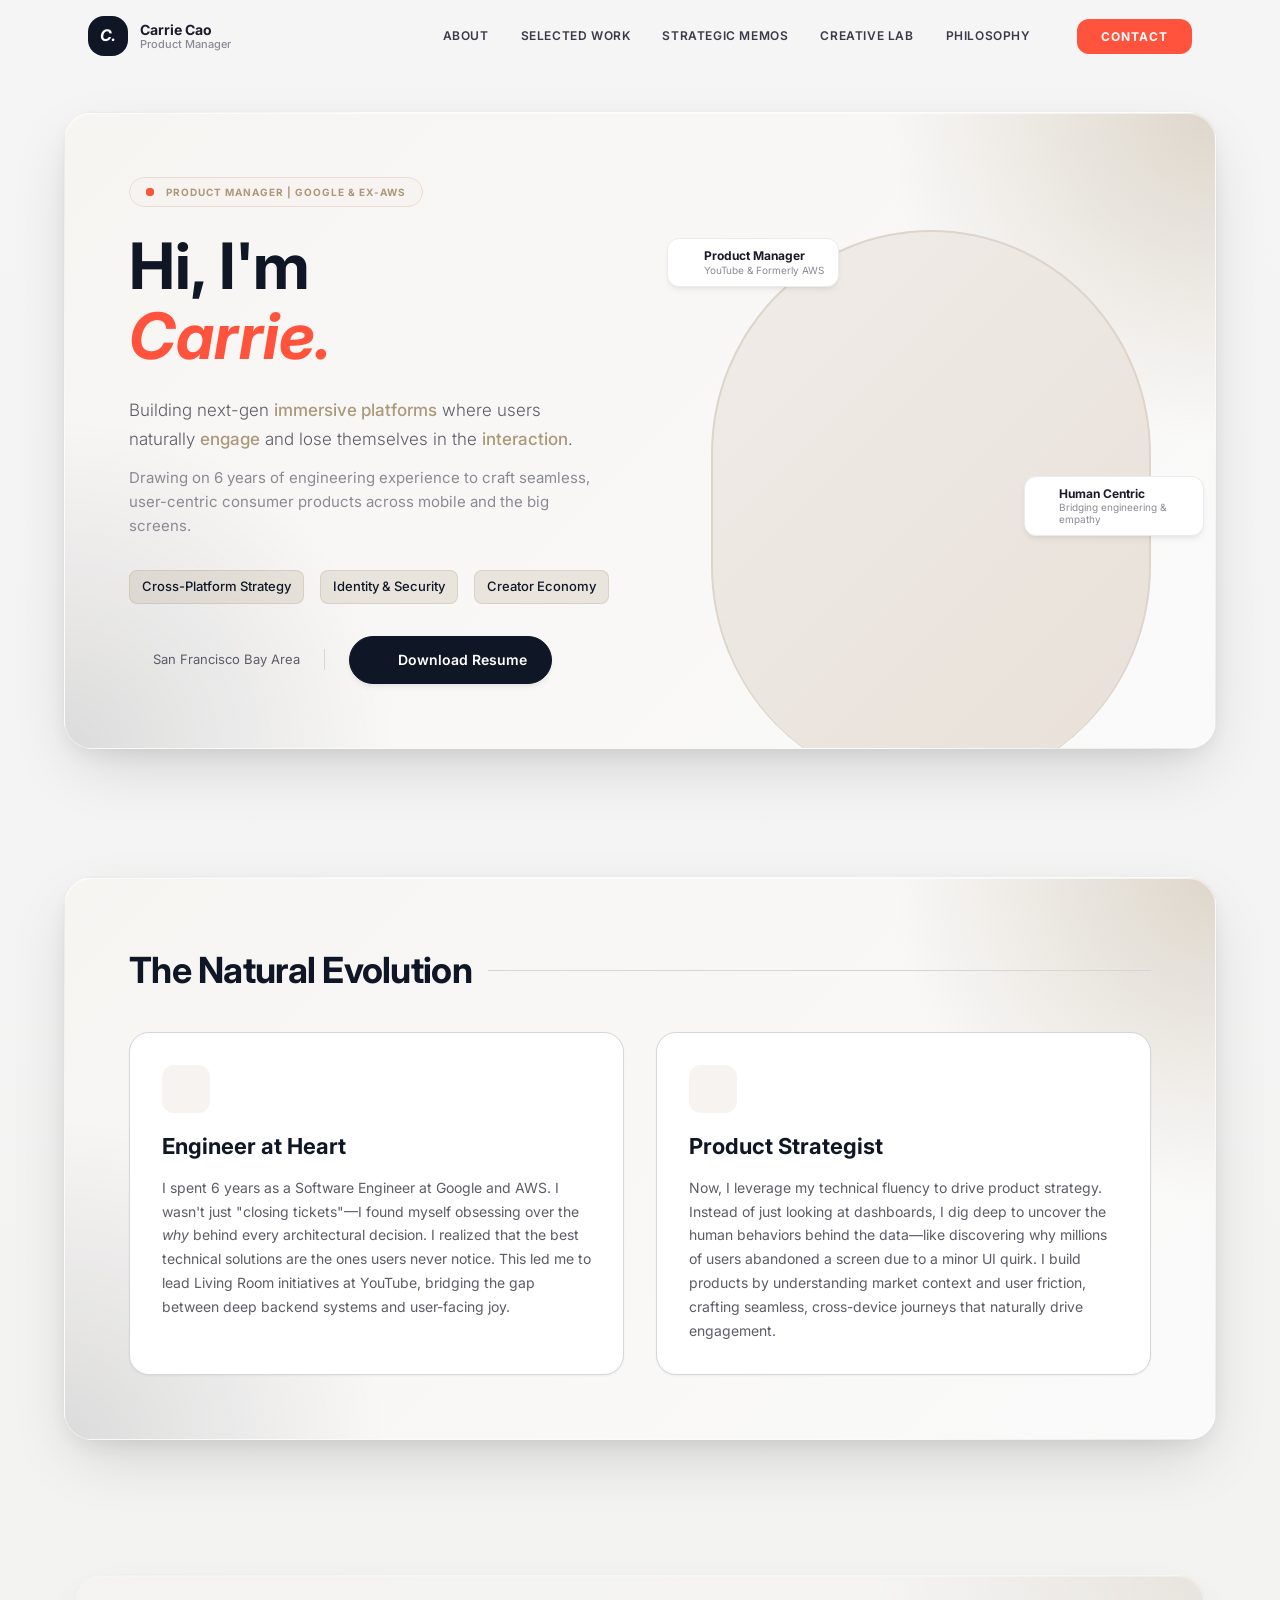
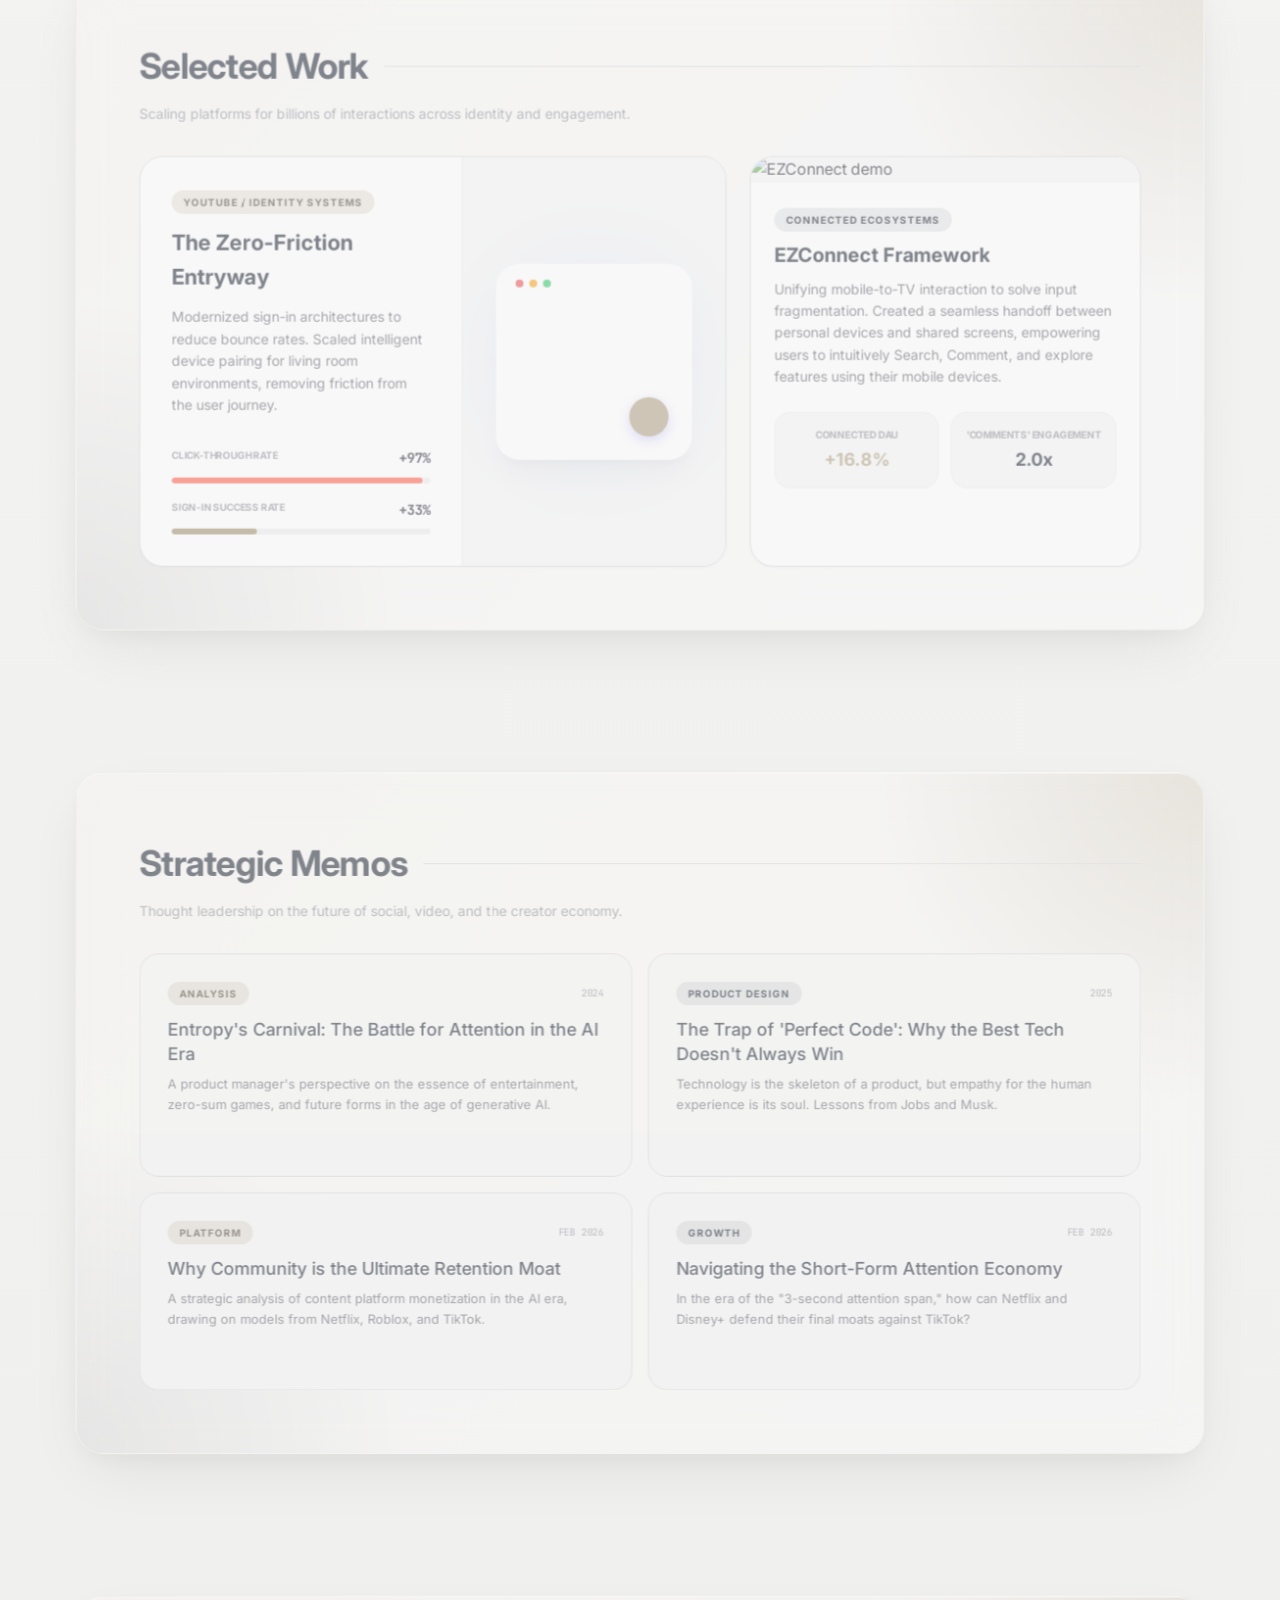
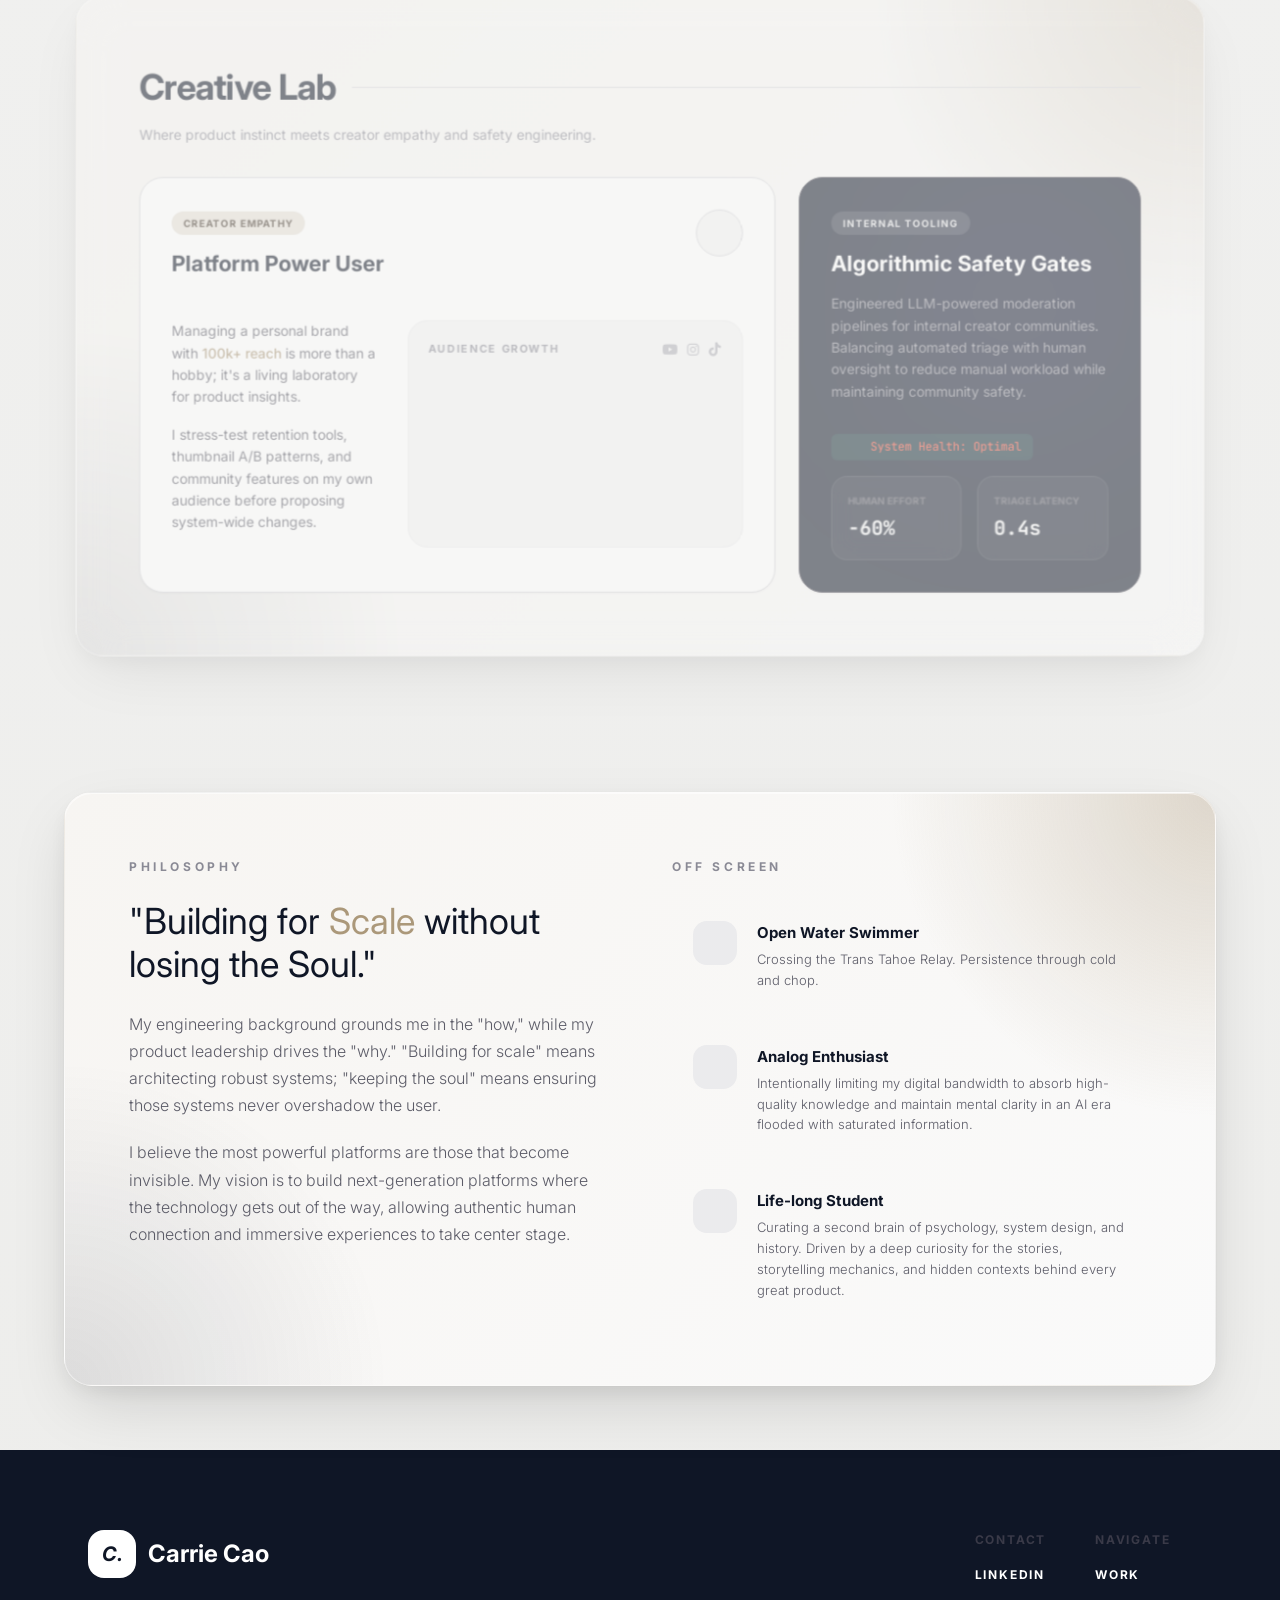
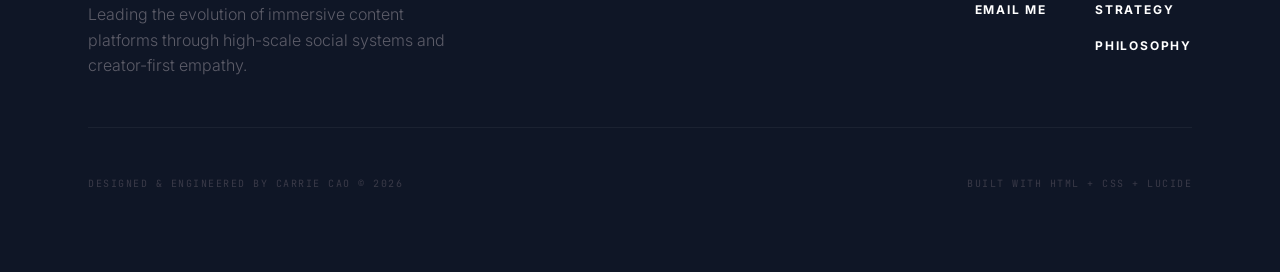
==== commit 0c943288: "Update text content and description" ====
--- a/index.html
+++ b/index.html
@@ -107,16 +107,20 @@
           <div class="card-about-left">
             <div class="hero-badge">
               <span class="hero-badge-dot"></span>
-              <span class="hero-badge-text">Available for strategic partnerships</span>
+              <span class="hero-badge-text">Product Manager | Google & Ex-AWS</span>
             </div>
             <h1 class="hero-title">
               Hi, I'm <br>
               <span class="hero-title-accent">Carrie.</span>
             </h1>
             <p class="hero-subtitle">
-              Architecting <span class="text-highlight">The Human Algorithm</span> — at the intersection of
-              <span class="text-highlight">engineering systems</span> and <span class="text-highlight">social
-                psychology</span>.
+              Building next-gen <span class="text-highlight">immersive platforms</span> where users naturally
+              <span class="text-highlight">engage</span> and lose themselves in the
+              <span class="text-highlight">interaction</span>.
+            </p>
+            <p class="hero-sub-headline">
+              Drawing on 6 years of engineering experience to craft seamless, user-centric consumer products across
+              mobile and the big screens.
             </p>
             <div class="hero-meta-links" style="gap: 1rem; flex-wrap: wrap; margin-bottom: 2rem;">
               <span class="hero-tag">Cross-Platform Strategy</span>
@@ -141,8 +145,8 @@
               <div class="floating-tag tag-top">
                 <i data-lucide="cpu" style="width:14px;height:14px;"></i>
                 <div>
-                  <div class="floating-tag-title">Product Leader</div>
-                  <div class="floating-tag-desc">Formerly YouTube & AWS</div>
+                  <div class="floating-tag-title">Product Manager</div>
+                  <div class="floating-tag-desc">YouTube & Formerly AWS</div>
                 </div>
               </div>
               <div class="floating-tag tag-bottom">
@@ -155,6 +159,43 @@
             </div>
             <div class="card-about-portrait">
               <img src="assets/me.webp" alt="Carrie Cao" class="portrait-img">
+            </div>
+          </div>
+        </div>
+      </div>
+    </section>
+
+    <!-- Card 1.5: About Me - The Natural Evolution -->
+    <section class="scroll-section" id="evolution">
+      <div class="card-panel">
+        <div class="card-panel-inner">
+          <div class="section-header">
+            <div class="section-header-top">
+              <h2 class="section-header-title">The Natural Evolution</h2>
+              <div class="section-header-line"></div>
+            </div>
+          </div>
+
+          <div class="evolution-grid">
+            <div class="evolution-block">
+              <div class="evolution-icon">
+                <i data-lucide="code" style="width:24px;height:24px;"></i>
+              </div>
+              <h3>Engineer at Heart</h3>
+              <p>I spent 6 years as a Software Engineer at Google and AWS. I wasn't just "closing tickets"—I found
+                myself obsessing over the <em>why</em> behind every architectural decision. I realized that the best
+                technical solutions are the ones users never notice. This led me to lead Living Room initiatives at
+                YouTube, bridging the gap between deep backend systems and user-facing joy.</p>
+            </div>
+            <div class="evolution-block">
+              <div class="evolution-icon">
+                <i data-lucide="compass" style="width:24px;height:24px;"></i>
+              </div>
+              <h3>Product Strategist</h3>
+              <p>Now, I leverage my technical fluency to drive product strategy. Instead of just looking at dashboards,
+                I dig deep to uncover the human behaviors behind the data—like discovering why millions of users
+                abandoned a screen due to a minor UI quirk. I build products by understanding market context and user
+                friction, crafting seamless, cross-device journeys that naturally drive engagement.</p>
             </div>
           </div>
         </div>
@@ -181,26 +222,26 @@
                 <div>
                   <span class="badge badge-warm">YouTube / Identity Systems</span>
                   <h3>The Zero-Friction Entryway</h3>
-                  <p>Modernized legacy sign-in architectures to reduce bounce rates by 22%. Scaled intelligent device
-                    pairing for living room environments.</p>
+                  <p>Modernized sign-in architectures to reduce bounce rates. Scaled intelligent device
+                    pairing for living room environments, removing friction from the user journey.</p>
                 </div>
                 <div>
                   <div class="data-bar">
                     <div class="data-bar-header">
-                      <span class="label">Success Rate Increase</span>
-                      <span class="value">+33.4%</span>
+                      <span class="label">Click-Through Rate</span>
+                      <span class="value">+97%</span>
                     </div>
                     <div class="data-bar-track">
-                      <div class="data-bar-fill emerald" style="width:33.4%"></div>
+                      <div class="data-bar-fill emerald" style="width:97%"></div>
                     </div>
                   </div>
                   <div class="data-bar">
                     <div class="data-bar-header">
-                      <span class="label">TTR (Time To Resonance)</span>
-                      <span class="value">-1.2s</span>
+                      <span class="label">Sign-in Success Rate</span>
+                      <span class="value">+33%</span>
                     </div>
                     <div class="data-bar-track">
-                      <div class="data-bar-fill indigo" style="width:80%"></div>
+                      <div class="data-bar-fill indigo" style="width:33%"></div>
                     </div>
                   </div>
                 </div>
@@ -230,16 +271,18 @@
                 <div>
                   <span class="badge badge-sage">Connected Ecosystems</span>
                   <h3>EZConnect Framework</h3>
-                  <p>Unifying mobile interaction with 10-foot TV experiences to solve input fragmentation.</p>
+                  <p>Unifying mobile-to-TV interaction to solve input fragmentation. Created a seamless handoff between
+                    personal devices and shared screens, empowering users to intuitively Search, Comment, and explore
+                    features using their mobile devices.</p>
                 </div>
                 <div class="card-stats">
                   <div class="card-stat">
-                    <div class="card-stat-label">Retention</div>
-                    <div class="card-stat-value indigo">+18%</div>
+                    <div class="card-stat-label">Connected DAU</div>
+                    <div class="card-stat-value indigo">+16.8%</div>
                   </div>
                   <div class="card-stat">
-                    <div class="card-stat-label">Activity</div>
-                    <div class="card-stat-value dark">2.4x</div>
+                    <div class="card-stat-label">'Comments' Engagement</div>
+                    <div class="card-stat-value dark">2.0x</div>
                   </div>
                 </div>
               </div>
@@ -294,7 +337,7 @@
                 <span class="badge badge-warm">Platform</span>
                 <span class="memo-card-date">Feb 2026</span>
               </div>
-              <h4>The Monetization Matrix: From Attention Economy to Value Extraction Per Minute</h4>
+              <h4>Why Community is the Ultimate Retention Moat</h4>
               <p>A strategic analysis of content platform monetization in the AI era, drawing on models from Netflix,
                 Roblox, and TikTok.</p>
               <div class="memo-card-cta">
@@ -307,7 +350,7 @@
                 <span class="badge badge-sage">Growth</span>
                 <span class="memo-card-date">Feb 2026</span>
               </div>
-              <h4>Dopamine Alone Is Not Enough: Defending the Moat of Long-Form Video</h4>
+              <h4>Navigating the Short-Form Attention Economy</h4>
               <p>In the era of the "3-second attention span," how can Netflix and Disney+ defend their final moats
                 against TikTok?</p>
               <div class="memo-card-cta">
@@ -372,7 +415,7 @@
                 <span class="badge badge-sage">Internal Tooling</span>
                 <h3>Algorithmic Safety Gates</h3>
                 <p>Engineered LLM-powered moderation pipelines for internal creator communities. Balancing automated
-                  triage with human oversight.</p>
+                  triage with human oversight to reduce manual workload while maintaining community safety.</p>
               </div>
               <div style="position:relative;z-index:10;">
                 <div class="card-safety-status">
@@ -408,11 +451,12 @@
                 "Building for <span class="accent">Scale</span> without losing the <span class="italic">Soul</span>."
               </p>
               <div class="about-text">
-                <p>My background as an Android Engineer means I understand the "how." My tenure in Product means I
-                  understand the "why."</p>
-                <p>I believe the best platforms are those that disappear into the background—enabling human connection
-                  without getting in the way. I optimize for <span class="text-highlight-italic">Joy per
-                    Transaction</span> as much as DAU.</p>
+                <p>My engineering background grounds me in the "how," while my product leadership drives the "why."
+                  "Building for scale" means architecting robust systems; "keeping the soul" means ensuring those
+                  systems never overshadow the user.</p>
+                <p>I believe the most powerful platforms are those that become invisible. My vision is to build
+                  next-generation platforms where the technology gets out of the way, allowing authentic human
+                  connection and immersive experiences to take center stage.</p>
               </div>
             </div>
             <div>
@@ -434,8 +478,8 @@
                   </div>
                   <div>
                     <div class="interest-title">Analog Enthusiast</div>
-                    <div class="interest-desc">Bullet journaling and architectural photography. Tangible inputs for
-                      digital systems.</div>
+                    <div class="interest-desc">Intentionally limiting my digital bandwidth to absorb high-quality
+                      knowledge and maintain mental clarity in an AI era flooded with saturated information.</div>
                   </div>
                   <img src="assets/analog.webp" alt="Analog photography" class="interest-hover-img">
                 </div>
@@ -445,7 +489,9 @@
                   </div>
                   <div>
                     <div class="interest-title">Life-long Student</div>
-                    <div class="interest-desc">Curating a second brain of psychology, system design, and history.</div>
+                    <div class="interest-desc">Curating a second brain of psychology, system design, and history.
+                      Driven by a deep curiosity for the stories, storytelling mechanics, and hidden contexts behind
+                      every great product.</div>
                   </div>
                   <img src="assets/learning.webp" alt="Lifelong learning" class="interest-hover-img">
                 </div>
--- a/css/style.css
+++ b/css/style.css
@@ -427,7 +427,7 @@
   box-shadow: var(--shadow-md);
   border: 1px solid var(--zinc-100);
   font-size: 0.75rem;
-  max-width: 150px;
+  max-width: 180px;
   animation: floatTag 3s ease-in-out infinite;
 }
 
@@ -531,7 +531,67 @@
   font-weight: 300;
   line-height: 1.7;
   max-width: 30rem;
+  margin-bottom: 0.75rem;
+}
+
+.hero-sub-headline {
+  font-size: 0.9375rem;
+  color: var(--zinc-400);
+  font-weight: 400;
+  line-height: 1.6;
+  max-width: 30rem;
   margin-bottom: 2rem;
+}
+
+/* ======================================
+   EVOLUTION SECTION (About Me)
+   ====================================== */
+
+.evolution-grid {
+  display: grid;
+  grid-template-columns: 1fr;
+  gap: 2rem;
+}
+
+.evolution-block {
+  padding: 2rem;
+  background: white;
+  border-radius: 1.25rem;
+  border: 1px solid var(--zinc-200);
+  box-shadow: var(--shadow-sm);
+  transition: all 0.3s ease;
+}
+
+.evolution-block:hover {
+  transform: translateY(-4px);
+  box-shadow: var(--shadow-md);
+  border-color: var(--indigo-200);
+}
+
+.evolution-icon {
+  width: 3rem;
+  height: 3rem;
+  display: flex;
+  align-items: center;
+  justify-content: center;
+  border-radius: 0.75rem;
+  background: var(--indigo-50);
+  color: var(--indigo-500);
+  margin-bottom: 1rem;
+}
+
+.evolution-block h3 {
+  font-family: var(--font-serif);
+  font-size: 1.375rem;
+  font-weight: 700;
+  color: var(--zinc-900);
+  margin-bottom: 0.75rem;
+}
+
+.evolution-block p {
+  color: var(--zinc-500);
+  font-size: 0.875rem;
+  line-height: 1.7;
 }
 
 .hero-meta {
@@ -1897,6 +1957,10 @@
     gap: 4rem;
   }
 
+  .evolution-grid {
+    grid-template-columns: 1fr 1fr;
+  }
+
   .footer-top {
     flex-direction: row;
     justify-content: space-between;
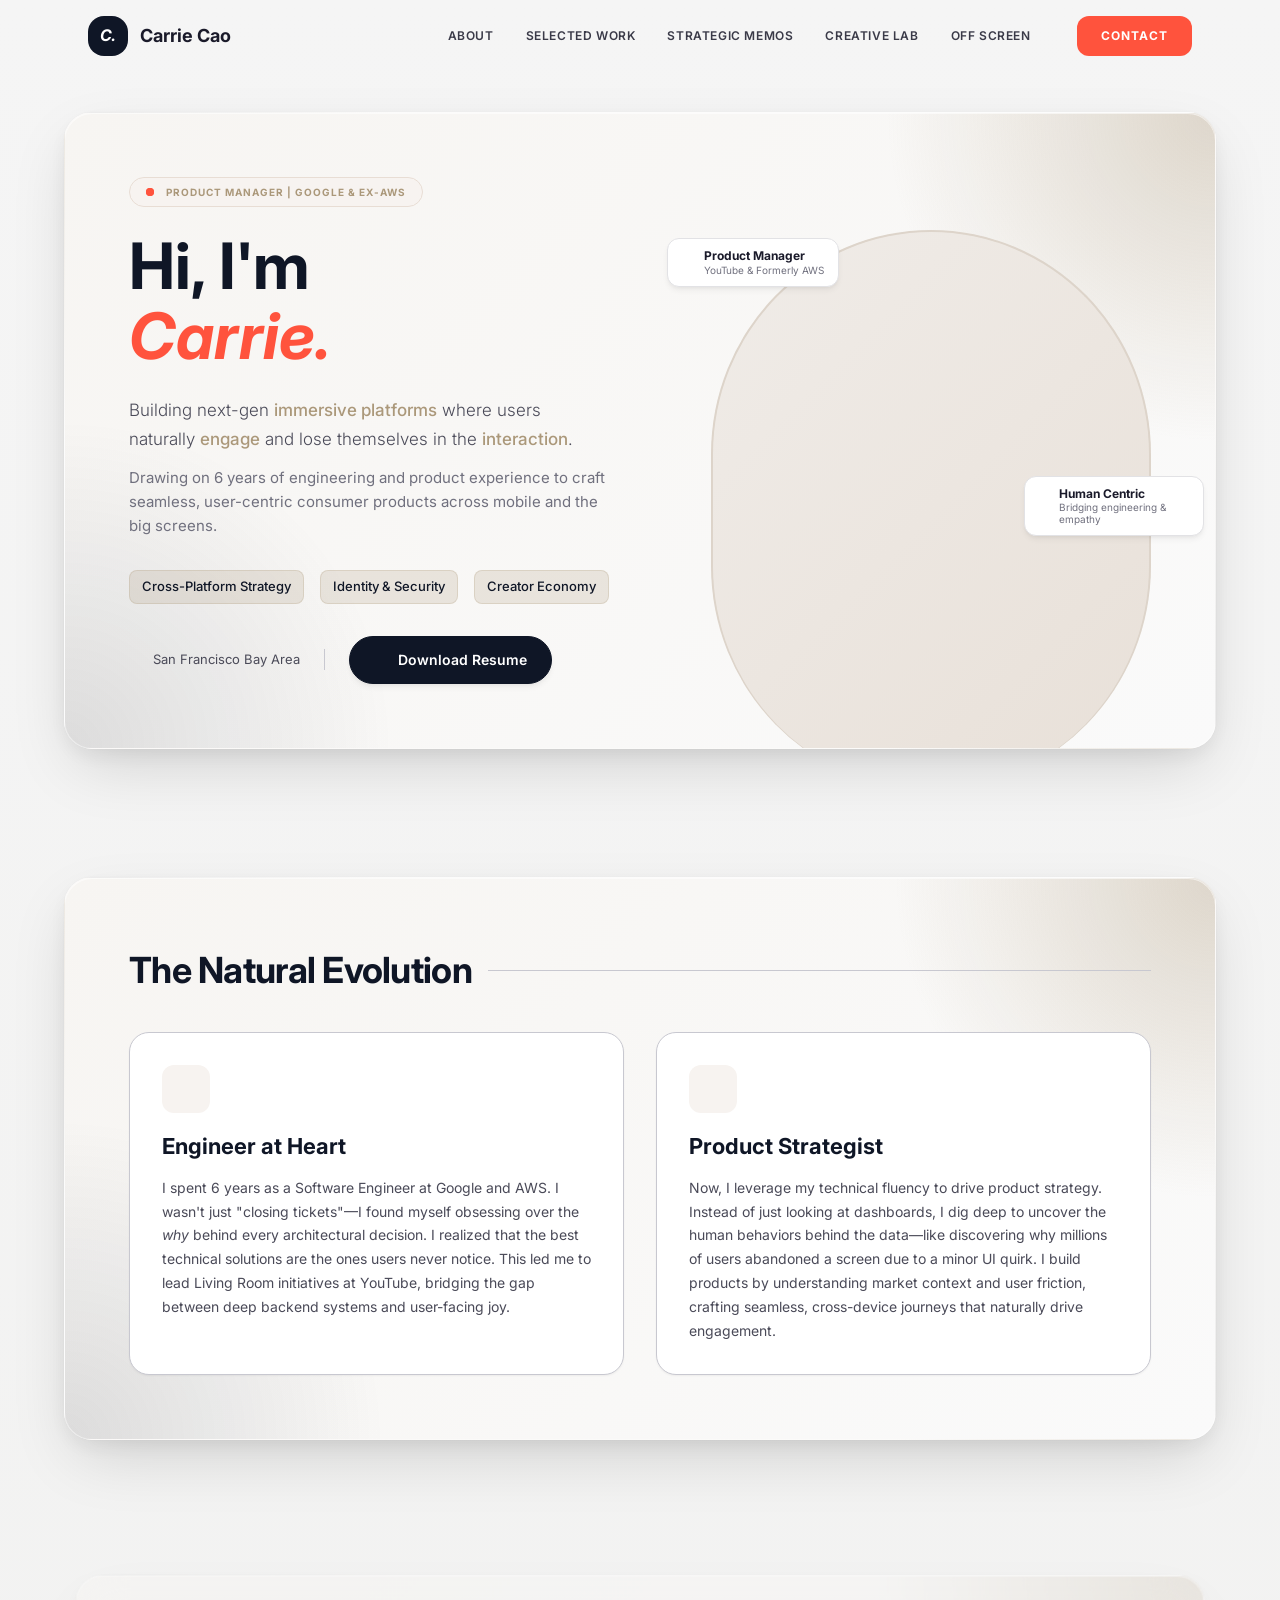
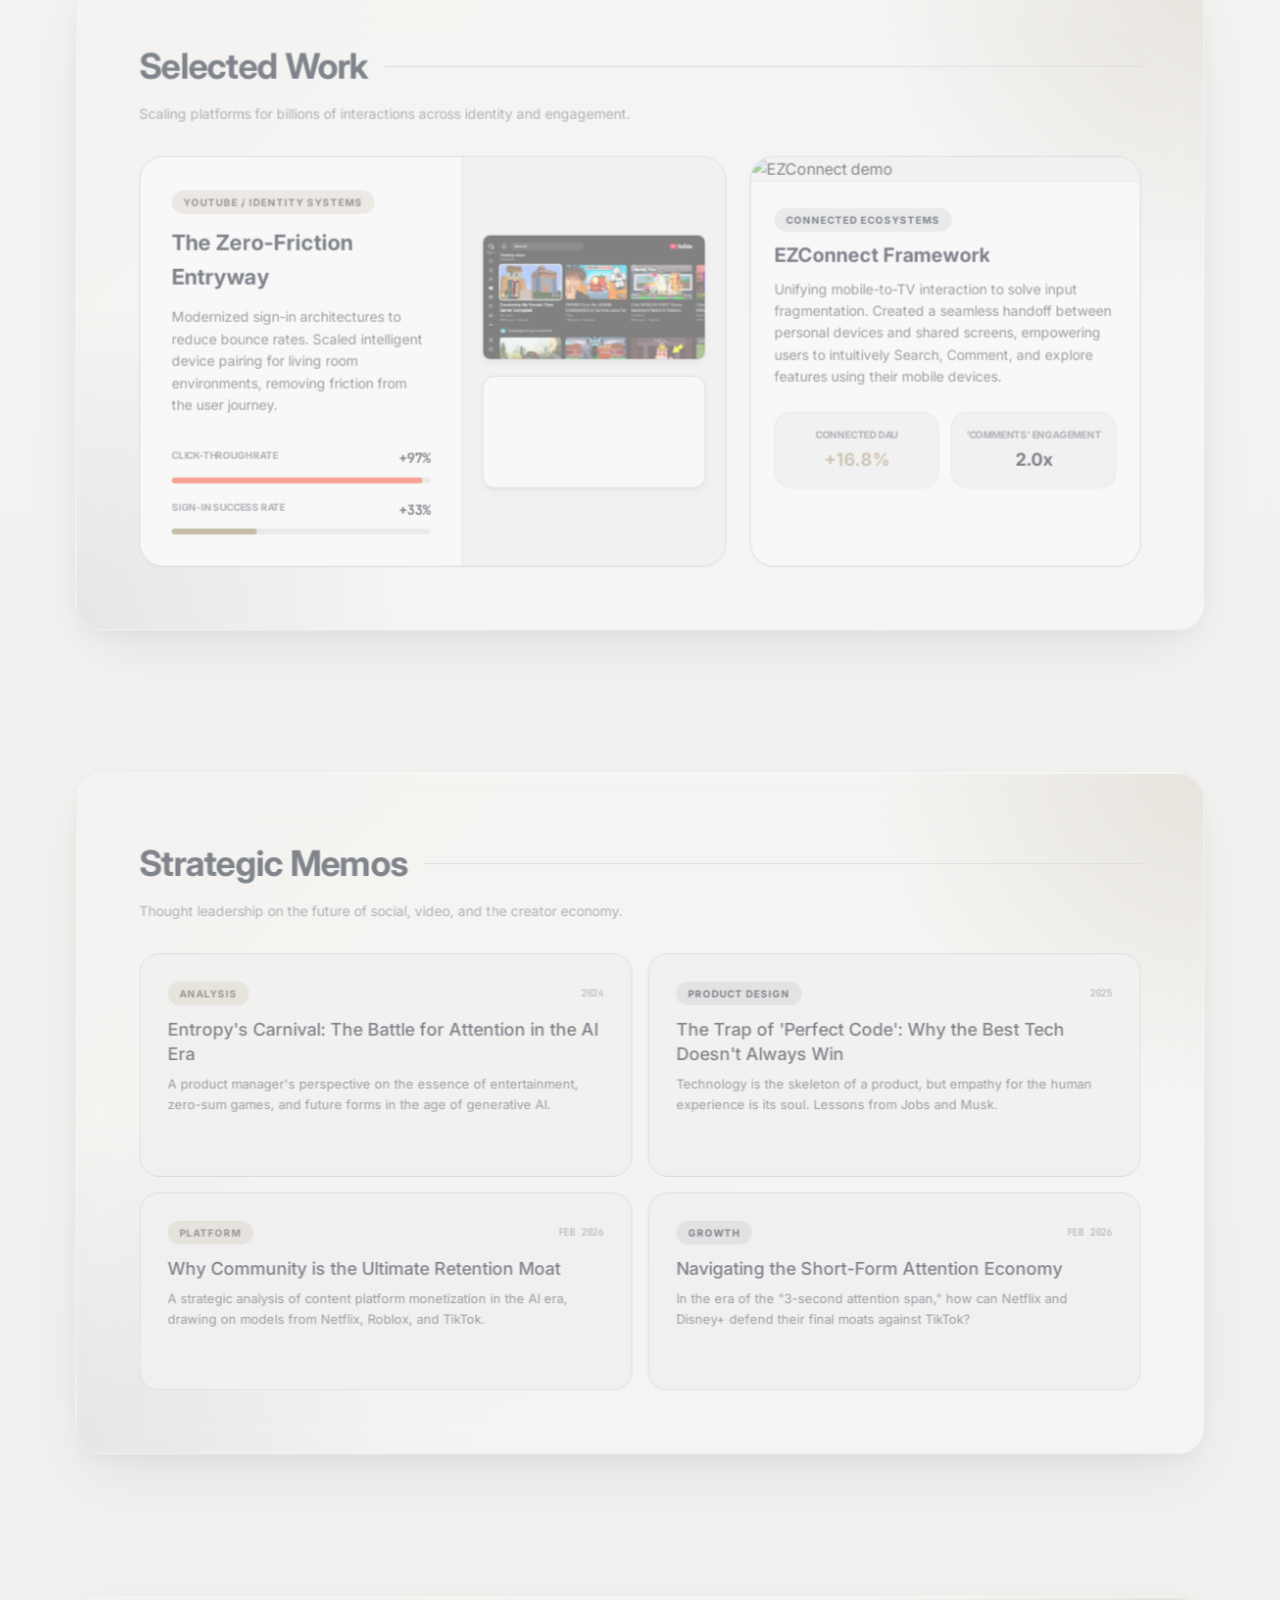
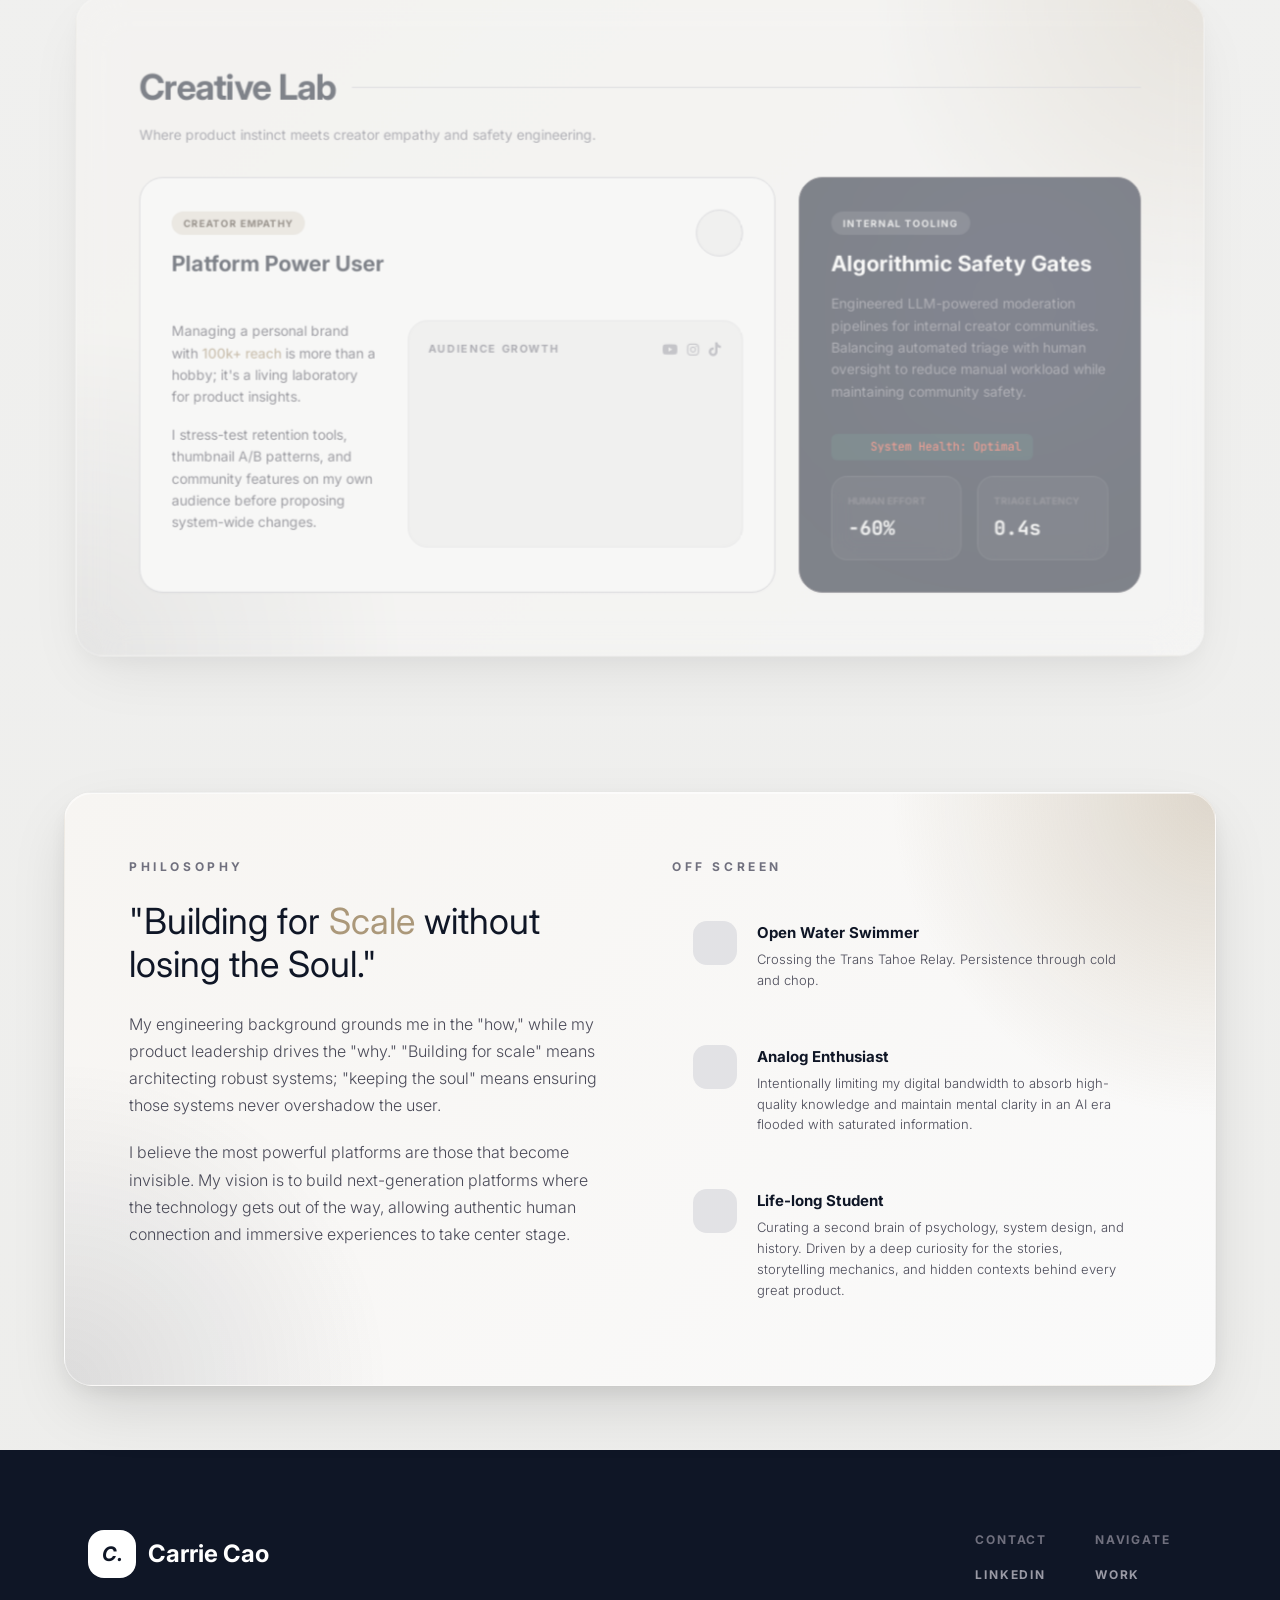
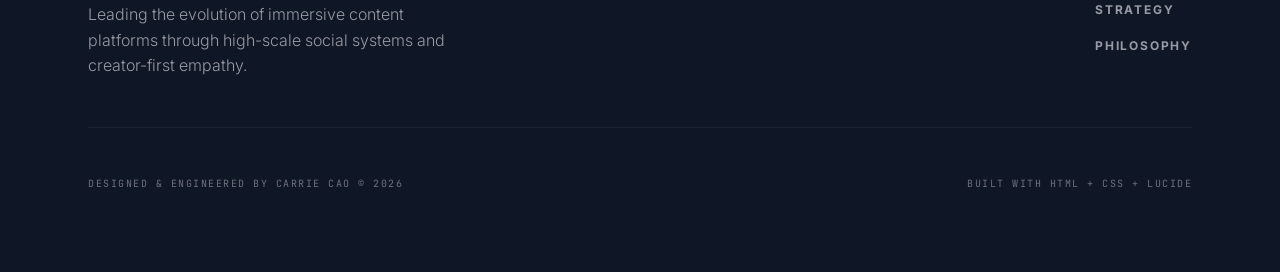
==== commit 33db302f: "Update sign-in flow visual to video, update nav/footer, darken grey tones, update favicon" ====
--- a/index.html
+++ b/index.html
@@ -26,7 +26,6 @@
         <div class="nav-logo">C.</div>
         <div class="nav-brand-text">
           <span class="nav-brand-name">Carrie Cao</span>
-          <span class="nav-brand-title">Product Manager</span>
         </div>
       </a>
       <div class="nav-desktop">
@@ -35,9 +34,10 @@
           <a href="#work" class="nav-link">Selected Work</a>
           <a href="#strategy" class="nav-link">Strategic Memos</a>
           <a href="#creative" class="nav-link">Creative Lab</a>
-          <a href="#philosophy" class="nav-link">Philosophy</a>
-        </div>
-        <button class="nav-cta" data-open-contact>Contact</button>
+          <a href="#philosophy" class="nav-link">Off Screen</a>
+        </div>
+        <a href="https://www.linkedin.com/in/xinyi-cao/?locale=en_US" target="_blank" rel="noopener"
+          class="nav-cta">Contact</a>
       </div>
       <button class="nav-mobile-btn" data-open-mobile-menu aria-label="Open menu">
         <i data-lucide="menu" style="width:24px;height:24px;"></i>
@@ -119,7 +119,8 @@
               <span class="text-highlight">interaction</span>.
             </p>
             <p class="hero-sub-headline">
-              Drawing on 6 years of engineering experience to craft seamless, user-centric consumer products across
+              Drawing on 6 years of engineering and product experience to craft seamless, user-centric consumer products
+              across
               mobile and the big screens.
             </p>
             <div class="hero-meta-links" style="gap: 1rem; flex-wrap: wrap; margin-bottom: 2rem;">
@@ -246,19 +247,15 @@
                   </div>
                 </div>
               </div>
-              <div class="card-identity-visual">
-                <div class="card-visual-device">
-                  <div class="card-visual-dots">
-                    <span></span><span></span><span></span>
-                  </div>
-                  <i data-lucide="shield" class="card-visual-icon" style="width:64px;height:64px;stroke-width:1;"></i>
-                  <div class="card-visual-play">
-                    <div class="card-visual-play-btn">
-                      <i data-lucide="play" style="width:20px;height:20px;color:white;fill:white;margin-left:2px;"></i>
-                    </div>
-                  </div>
-                </div>
-                <div class="card-visual-glow"></div>
+              <div class="card-identity-visual card-signin-flow">
+                <div class="signin-tv-screenshot">
+                  <img src="assets/tv_screenshot.png" alt="YouTube TV interface" class="signin-img-tv">
+                </div>
+                <div class="signin-video-container">
+                  <video autoplay muted loop playsinline class="signin-flow-video">
+                    <source src="assets/passivesigninflow.mp4" type="video/mp4">
+                  </video>
+                </div>
               </div>
             </div>
 
@@ -519,8 +516,8 @@
         <div class="footer-nav">
           <div class="footer-nav-group">
             <span class="footer-nav-label">Contact</span>
-            <a href="#" class="footer-nav-link">LinkedIn</a>
-            <a href="#" class="footer-nav-link" data-open-contact>Email Me</a>
+            <a href="https://www.linkedin.com/in/xinyi-cao/?locale=en_US" target="_blank" rel="noopener"
+              class="footer-nav-link">LinkedIn</a>
           </div>
           <div class="footer-nav-group">
             <span class="footer-nav-label">Navigate</span>
--- a/css/style.css
+++ b/css/style.css
@@ -8,12 +8,12 @@
 /* --- CSS Variables --- */
 :root {
   /* Colors - Navy base neutrals */
-  --zinc-50: #f5f5f5;
-  --zinc-100: #ebebed;
-  --zinc-200: #d5d5da;
-  --zinc-300: #b0b0b8;
-  --zinc-400: #8a8a95;
-  --zinc-500: #5c5c68;
+  --zinc-50: #f0f0f0;
+  --zinc-100: #e2e2e5;
+  --zinc-200: #c8c8d0;
+  --zinc-300: #9a9aa5;
+  --zinc-400: #70707e;
+  --zinc-500: #4a4a58;
   --zinc-600: #3a3a48;
   --zinc-700: #252535;
   --zinc-800: #1a1a2a;
@@ -189,7 +189,7 @@
 
 .nav-brand-name {
   font-weight: 700;
-  font-size: 0.875rem;
+  font-size: 1.125rem;
   line-height: 1;
 }
 
@@ -879,6 +879,44 @@
   min-height: 200px;
 }
 
+/* Sign-in Flow Layout */
+.card-signin-flow {
+  flex-direction: column;
+  gap: 1rem;
+  padding: 1.25rem;
+  align-items: center;
+  width: 100%;
+}
+
+.signin-tv-screenshot {
+  width: 100%;
+  border-radius: 0.5rem;
+  overflow: hidden;
+  box-shadow: var(--shadow-md);
+  border: 1px solid var(--zinc-200);
+}
+
+.signin-img-tv {
+  width: 100%;
+  height: auto;
+  display: block;
+}
+
+.signin-video-container {
+  width: 100%;
+  border-radius: 0.75rem;
+  overflow: hidden;
+  box-shadow: var(--shadow-md);
+  border: 1px solid var(--zinc-200);
+  background: white;
+}
+
+.signin-flow-video {
+  width: 100%;
+  height: auto;
+  display: block;
+}
+
 .card-visual-device {
   position: relative;
   z-index: 10;
@@ -1518,7 +1556,7 @@
 }
 
 .footer-desc {
-  color: var(--zinc-500);
+  color: var(--zinc-300);
   max-width: 24rem;
   font-weight: 300;
 }
@@ -1540,7 +1578,7 @@
   font-weight: 700;
   text-transform: uppercase;
   letter-spacing: 0.15em;
-  color: var(--zinc-600);
+  color: var(--zinc-400);
 }
 
 .footer-nav-link {
@@ -1548,11 +1586,12 @@
   font-weight: 700;
   text-transform: uppercase;
   letter-spacing: 0.15em;
+  color: var(--zinc-300);
   transition: color 0.2s;
 }
 
 .footer-nav-link:hover {
-  color: var(--indigo-400);
+  color: var(--indigo-300);
 }
 
 .footer-bottom {
@@ -1563,7 +1602,7 @@
   gap: 1.5rem;
   font-size: 10px;
   font-family: var(--font-mono);
-  color: var(--zinc-600);
+  color: var(--zinc-400);
   text-transform: uppercase;
   letter-spacing: 0.15em;
 }
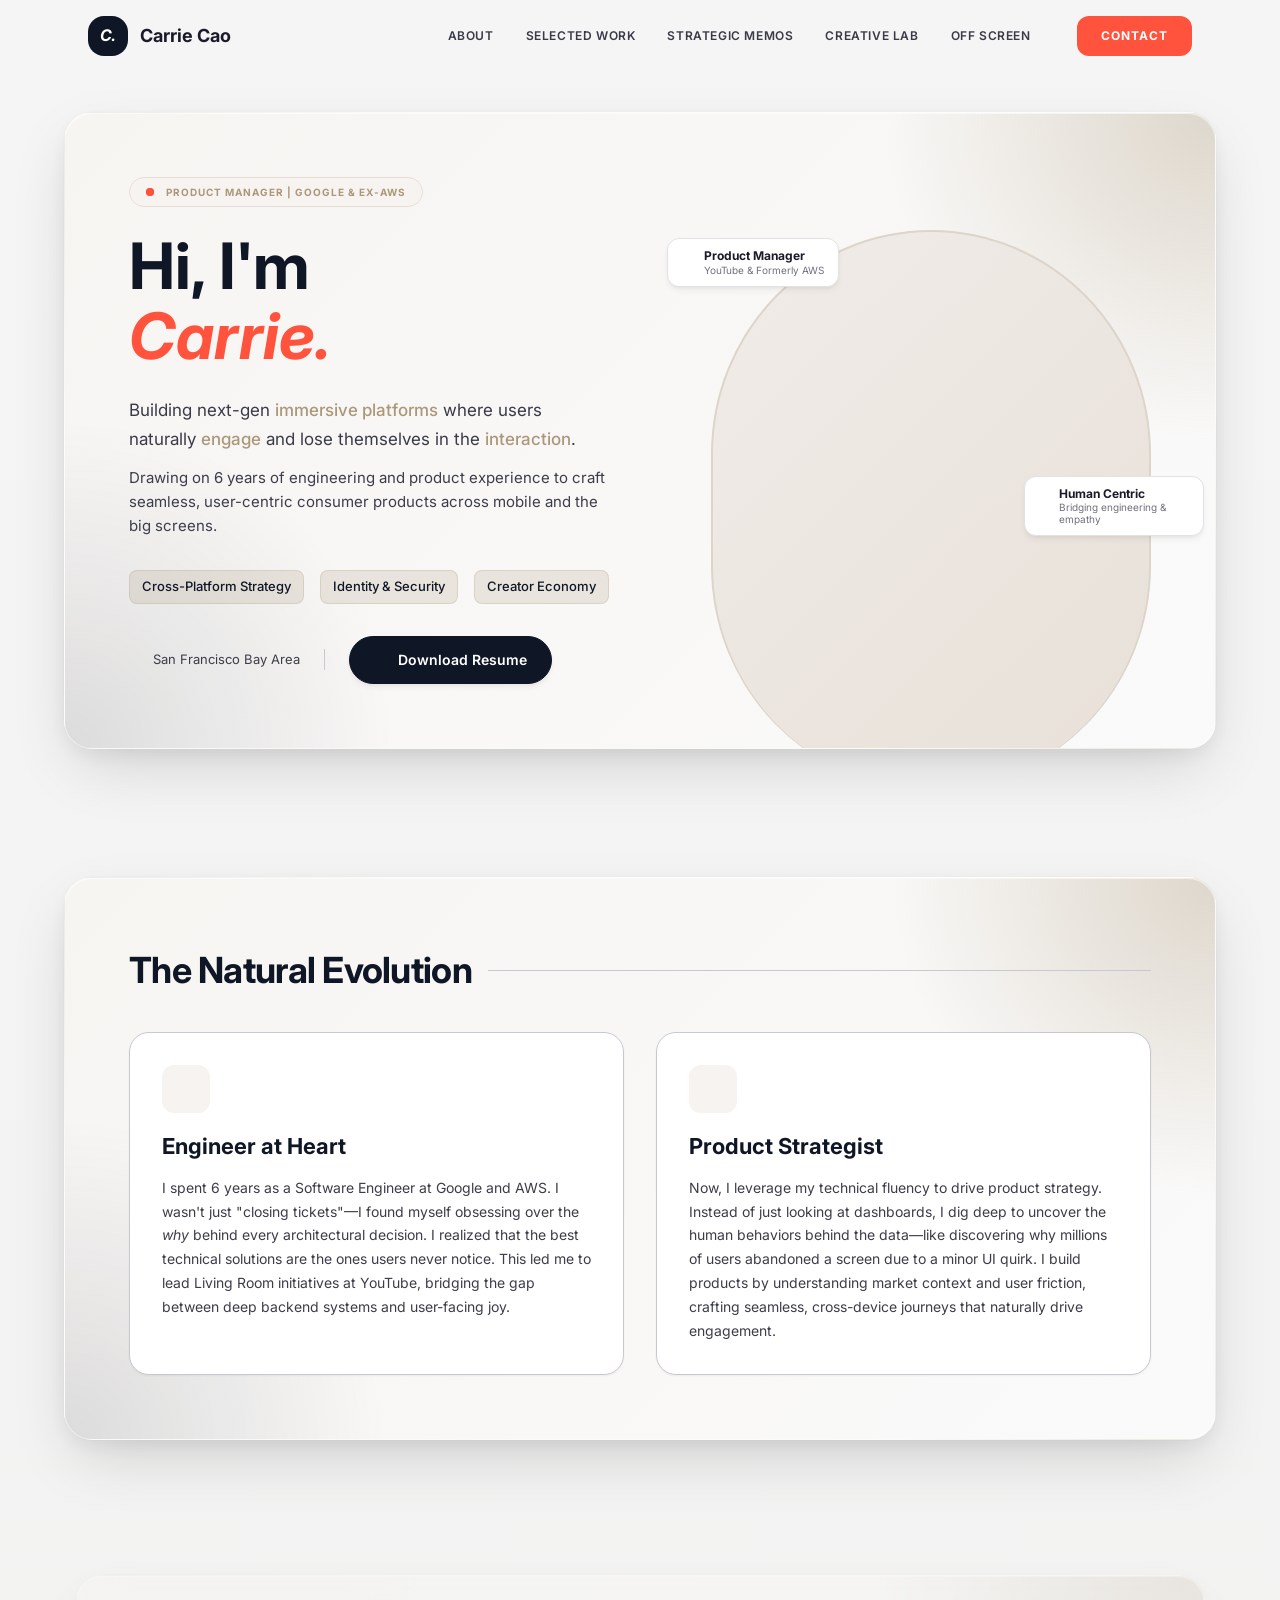
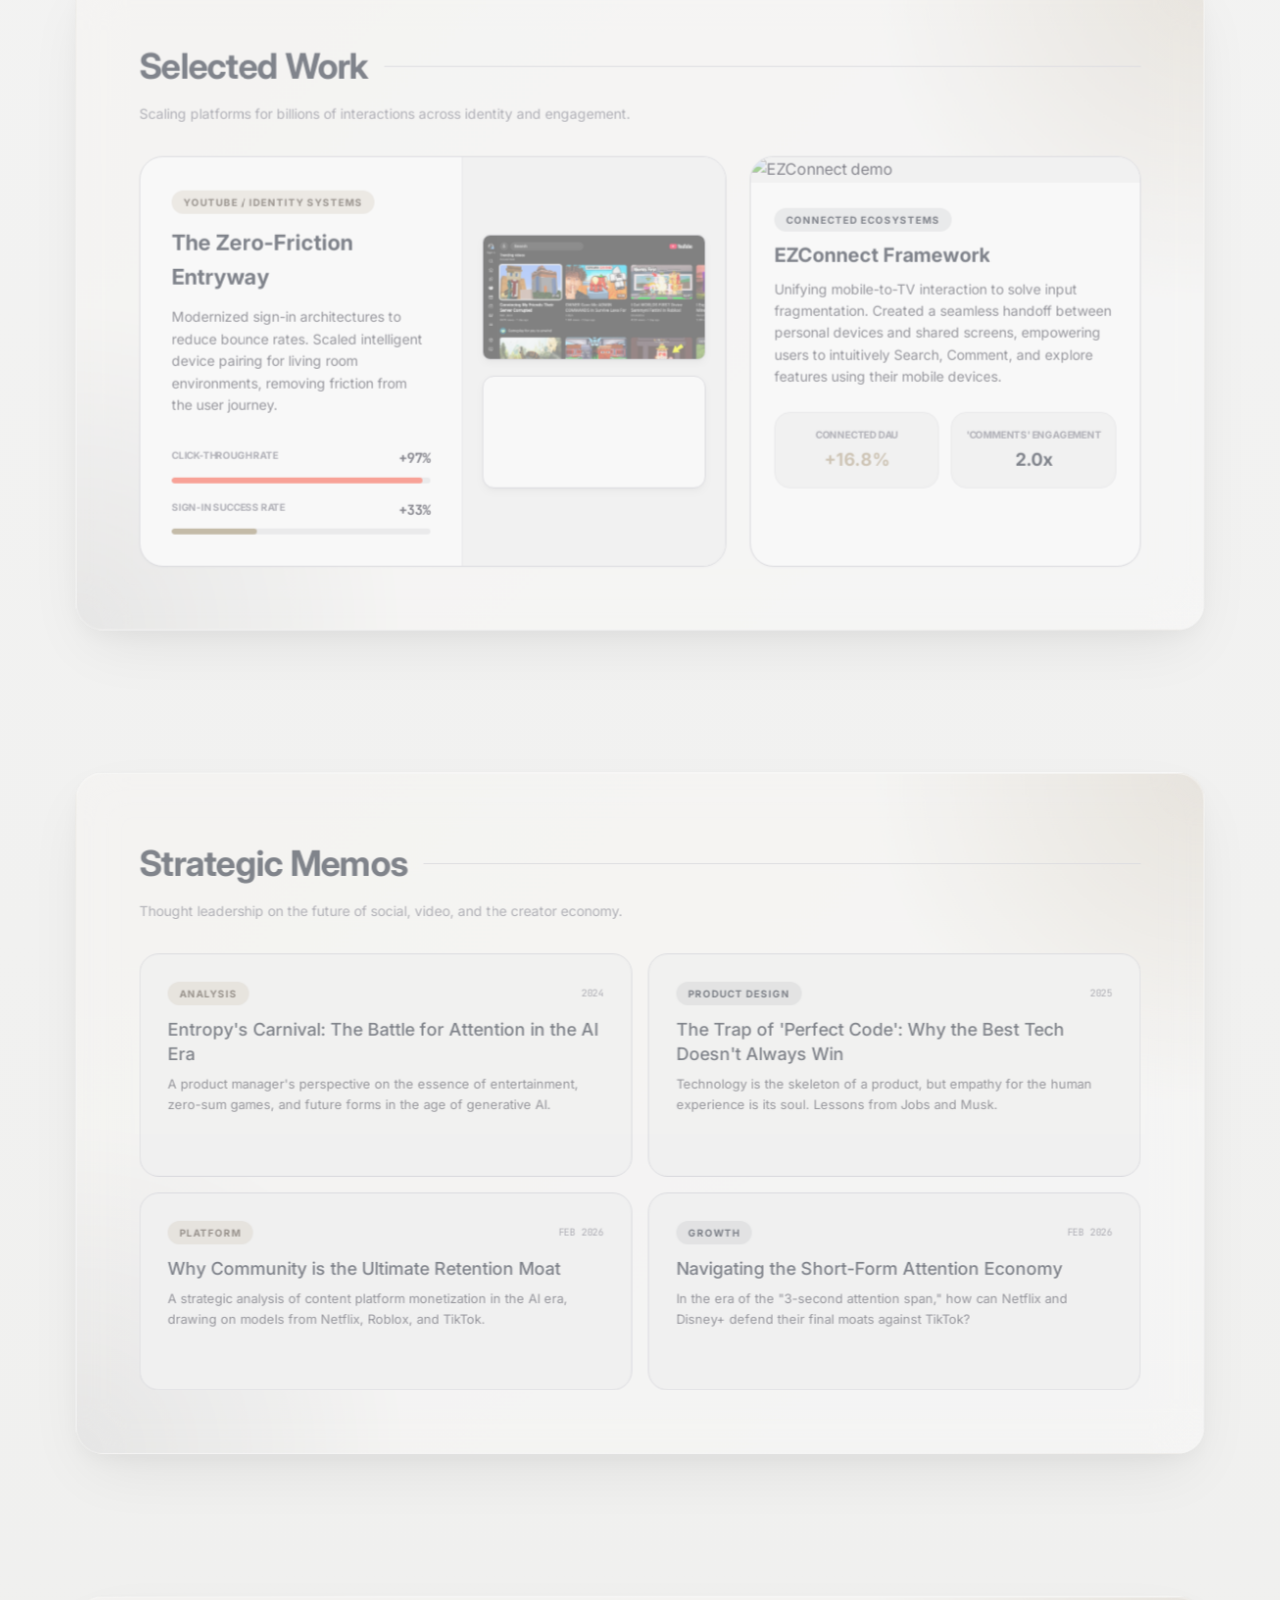
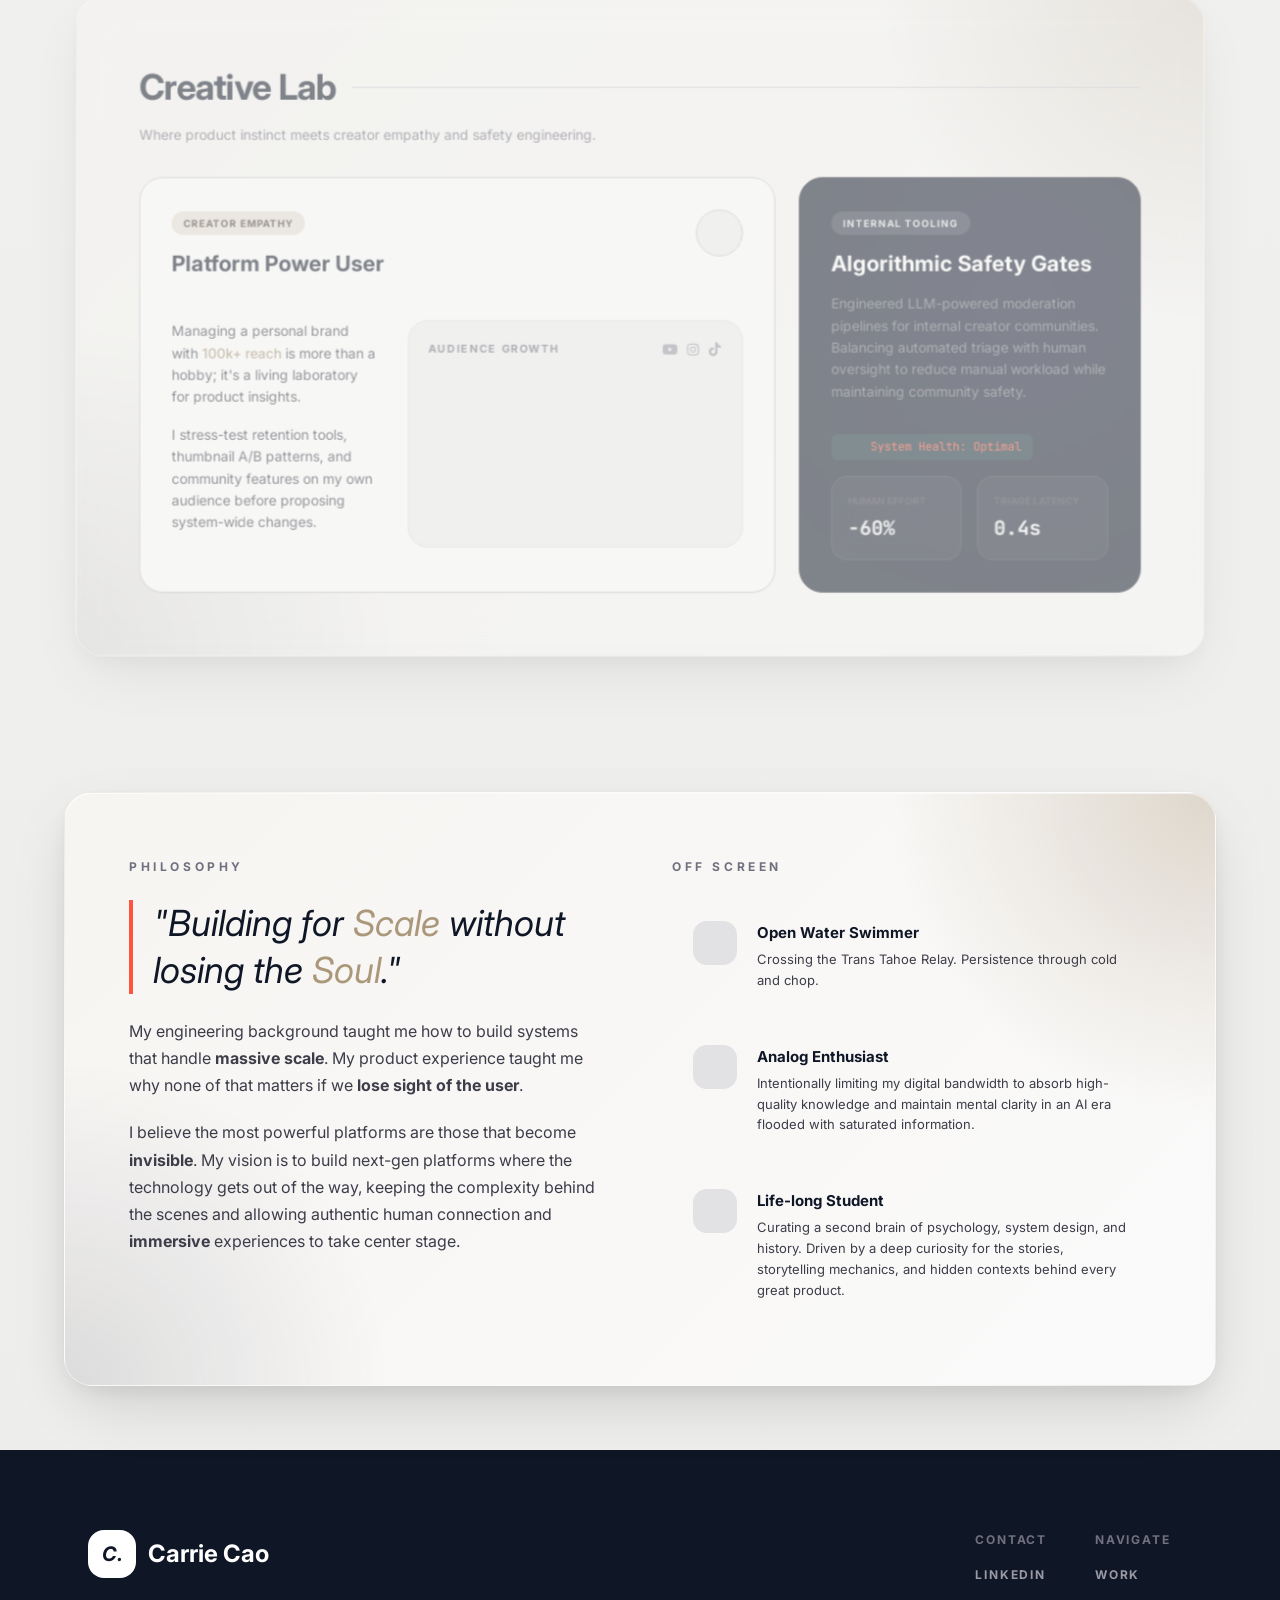
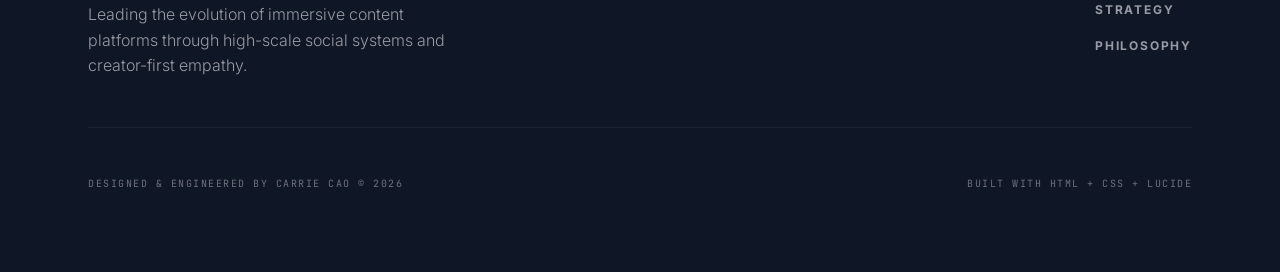
==== commit de146f95: "Improve readability: darken text, add Inter font, update philosophy section, keyword highlights" ====
--- a/index.html
+++ b/index.html
@@ -4,14 +4,17 @@
 <head>
   <meta charset="UTF-8">
   <meta name="viewport" content="width=device-width, initial-scale=1.0">
-  <title>Carrie Cao — Product Leader</title>
+  <title>Carrie Cao — Product Manager</title>
   <link rel="icon" type="image/svg+xml" href="assets/favicon.svg">
   <link rel="icon" type="image/png" sizes="32x32" href="assets/favicon-32.png">
   <link rel="icon" type="image/png" sizes="16x16" href="assets/favicon-16.png">
   <link rel="apple-touch-icon" sizes="180x180" href="assets/apple-touch-icon.png">
   <meta name="description"
     content="Product Leader at the intersection of engineering systems and social psychology. Formerly YouTube & AWS. Currently building what's next.">
-  <link rel="stylesheet" href="css/style.css?v=19">
+  <link rel="preconnect" href="https://fonts.googleapis.com">
+  <link rel="preconnect" href="https://fonts.gstatic.com" crossorigin>
+  <link href="https://fonts.googleapis.com/css2?family=Inter:wght@300;400;500;600;700&display=swap" rel="stylesheet">
+  <link rel="stylesheet" href="css/style.css?v=22">
   <script src="https://cdn.jsdelivr.net/npm/chart.js"></script>
   <link rel="stylesheet" href="https://cdnjs.cloudflare.com/ajax/libs/font-awesome/6.4.0/css/all.min.css">
 </head>
@@ -444,16 +447,19 @@
           <div class="about-grid">
             <div>
               <h3 class="about-label">Philosophy</h3>
-              <p class="about-quote">
-                "Building for <span class="accent">Scale</span> without losing the <span class="italic">Soul</span>."
-              </p>
+              <blockquote class="about-mission-quote">
+                <em>"Building for <span class="accent">Scale</span> without losing the <span
+                    class="accent">Soul</span>."</em>
+              </blockquote>
               <div class="about-text">
-                <p>My engineering background grounds me in the "how," while my product leadership drives the "why."
-                  "Building for scale" means architecting robust systems; "keeping the soul" means ensuring those
-                  systems never overshadow the user.</p>
-                <p>I believe the most powerful platforms are those that become invisible. My vision is to build
-                  next-generation platforms where the technology gets out of the way, allowing authentic human
-                  connection and immersive experiences to take center stage.</p>
+                <p>My engineering background taught me how to build systems that handle <strong
+                    class="highlight-keyword">massive scale</strong>. My product experience taught me why none of that
+                  matters if we <strong class="highlight-keyword">lose sight of the user</strong>.</p>
+                <p>I believe the most powerful platforms are those that become <strong
+                    class="highlight-keyword">invisible</strong>. My vision is to build next-gen platforms where the
+                  technology gets out of the way, keeping the complexity behind the scenes and allowing authentic human
+                  connection and <strong class="highlight-keyword">immersive</strong> experiences to take center stage.
+                </p>
               </div>
             </div>
             <div>
--- a/css/style.css
+++ b/css/style.css
@@ -13,7 +13,7 @@
   --zinc-200: #c8c8d0;
   --zinc-300: #9a9aa5;
   --zinc-400: #70707e;
-  --zinc-500: #4a4a58;
+  --zinc-500: #3d3d4a;
   --zinc-600: #3a3a48;
   --zinc-700: #252535;
   --zinc-800: #1a1a2a;
@@ -527,8 +527,8 @@
 
 .hero-subtitle {
   font-size: 1.0625rem;
-  color: var(--zinc-500);
-  font-weight: 300;
+  color: var(--zinc-600);
+  font-weight: 400;
   line-height: 1.7;
   max-width: 30rem;
   margin-bottom: 0.75rem;
@@ -536,7 +536,7 @@
 
 .hero-sub-headline {
   font-size: 0.9375rem;
-  color: var(--zinc-400);
+  color: var(--zinc-500);
   font-weight: 400;
   line-height: 1.6;
   max-width: 30rem;
@@ -1421,14 +1421,36 @@
   margin-bottom: 1.5rem;
 }
 
+.about-mission-quote {
+  font-family: var(--font-serif);
+  font-size: clamp(1.5rem, 3vw, 2.25rem);
+  color: var(--zinc-900);
+  line-height: 1.3;
+  margin: 0 0 1.5rem 0;
+  padding-left: 1.25rem !important;
+  border-left: 4px solid #FF533D !important;
+  font-style: italic;
+}
+
+.about-mission-quote .accent {
+  color: var(--indigo-600);
+}
+
 .about-quote .accent {
   color: var(--indigo-600);
+}
+
+.highlight-keyword,
+.about-text .highlight-keyword,
+.about-text p .highlight-keyword {
+  color: inherit !important;
+  font-weight: 700;
 }
 
 .about-text {
   color: var(--zinc-500);
   font-size: 1rem;
-  font-weight: 300;
+  font-weight: 400;
   line-height: 1.7;
 }
 
@@ -1508,7 +1530,7 @@
 .interest-desc {
   font-size: 0.8125rem;
   color: var(--zinc-500);
-  font-weight: 300;
+  font-weight: 400;
 }
 
 /* ======================================
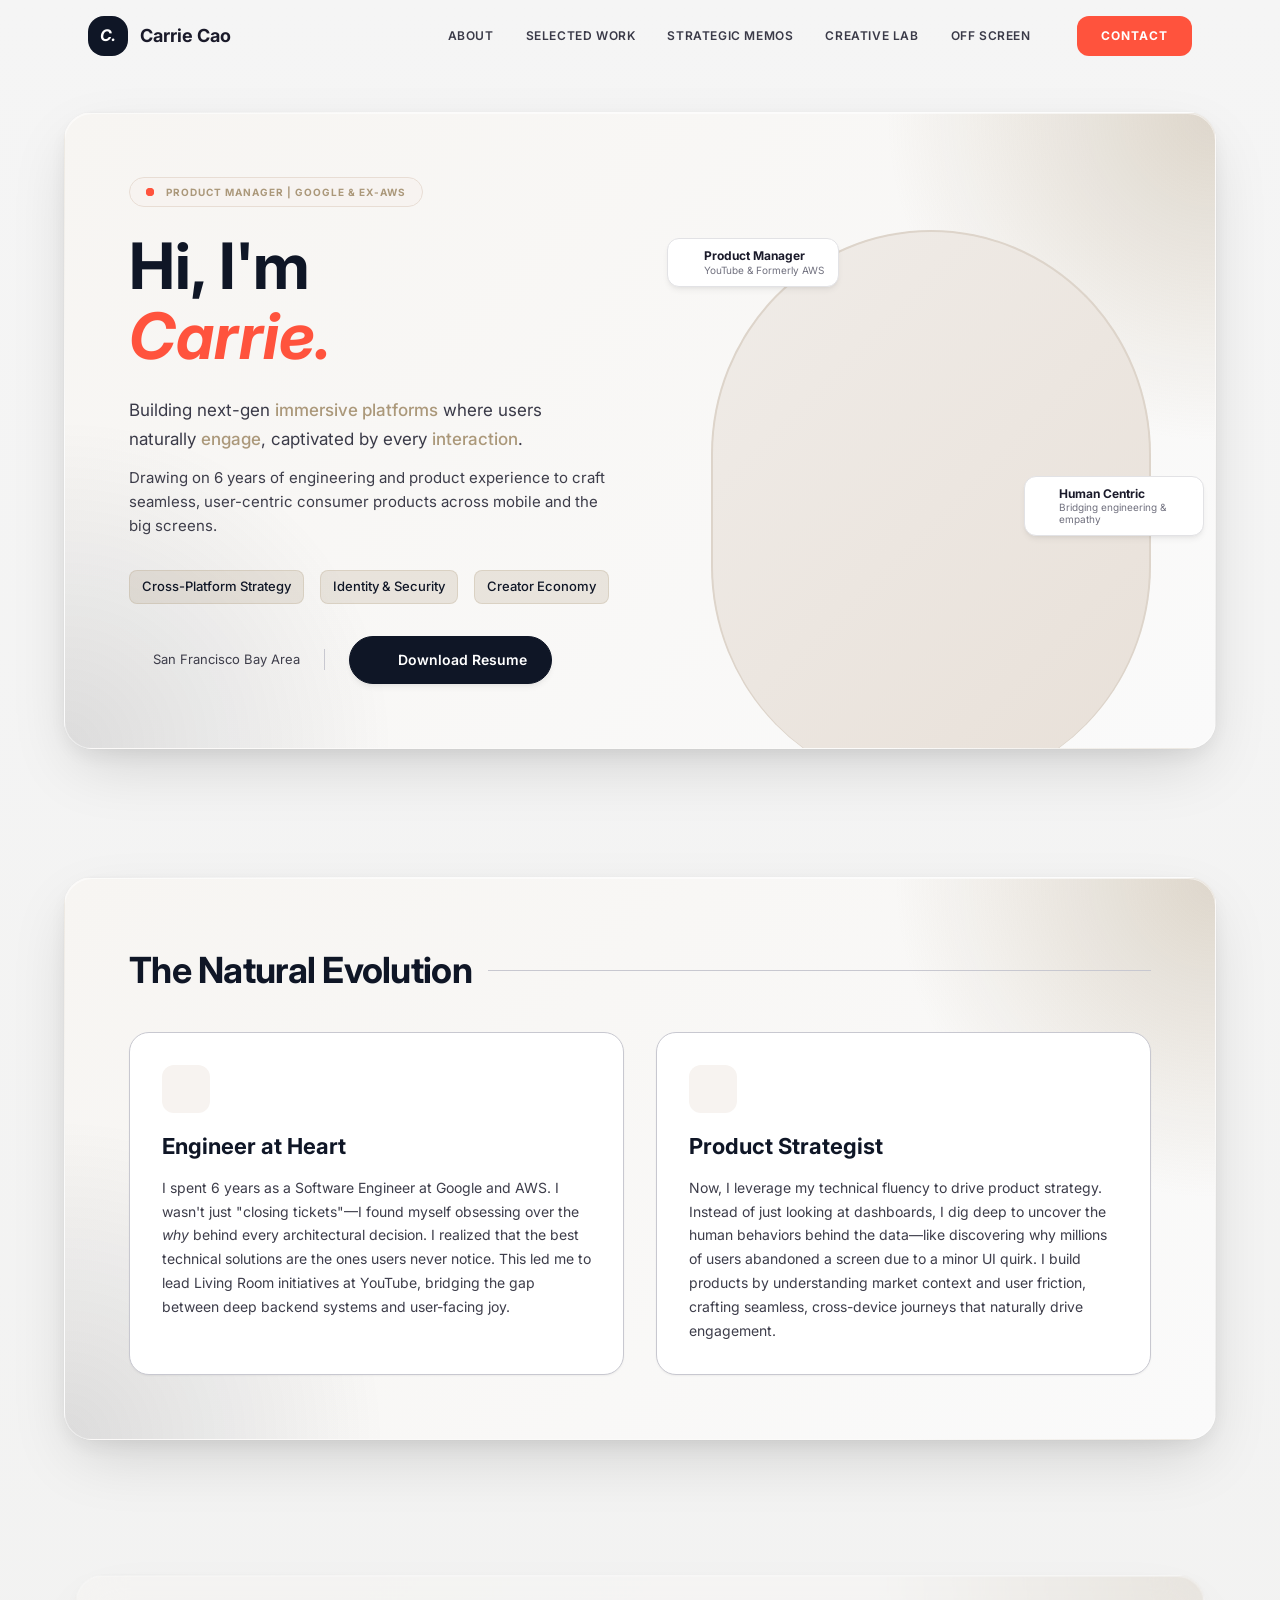
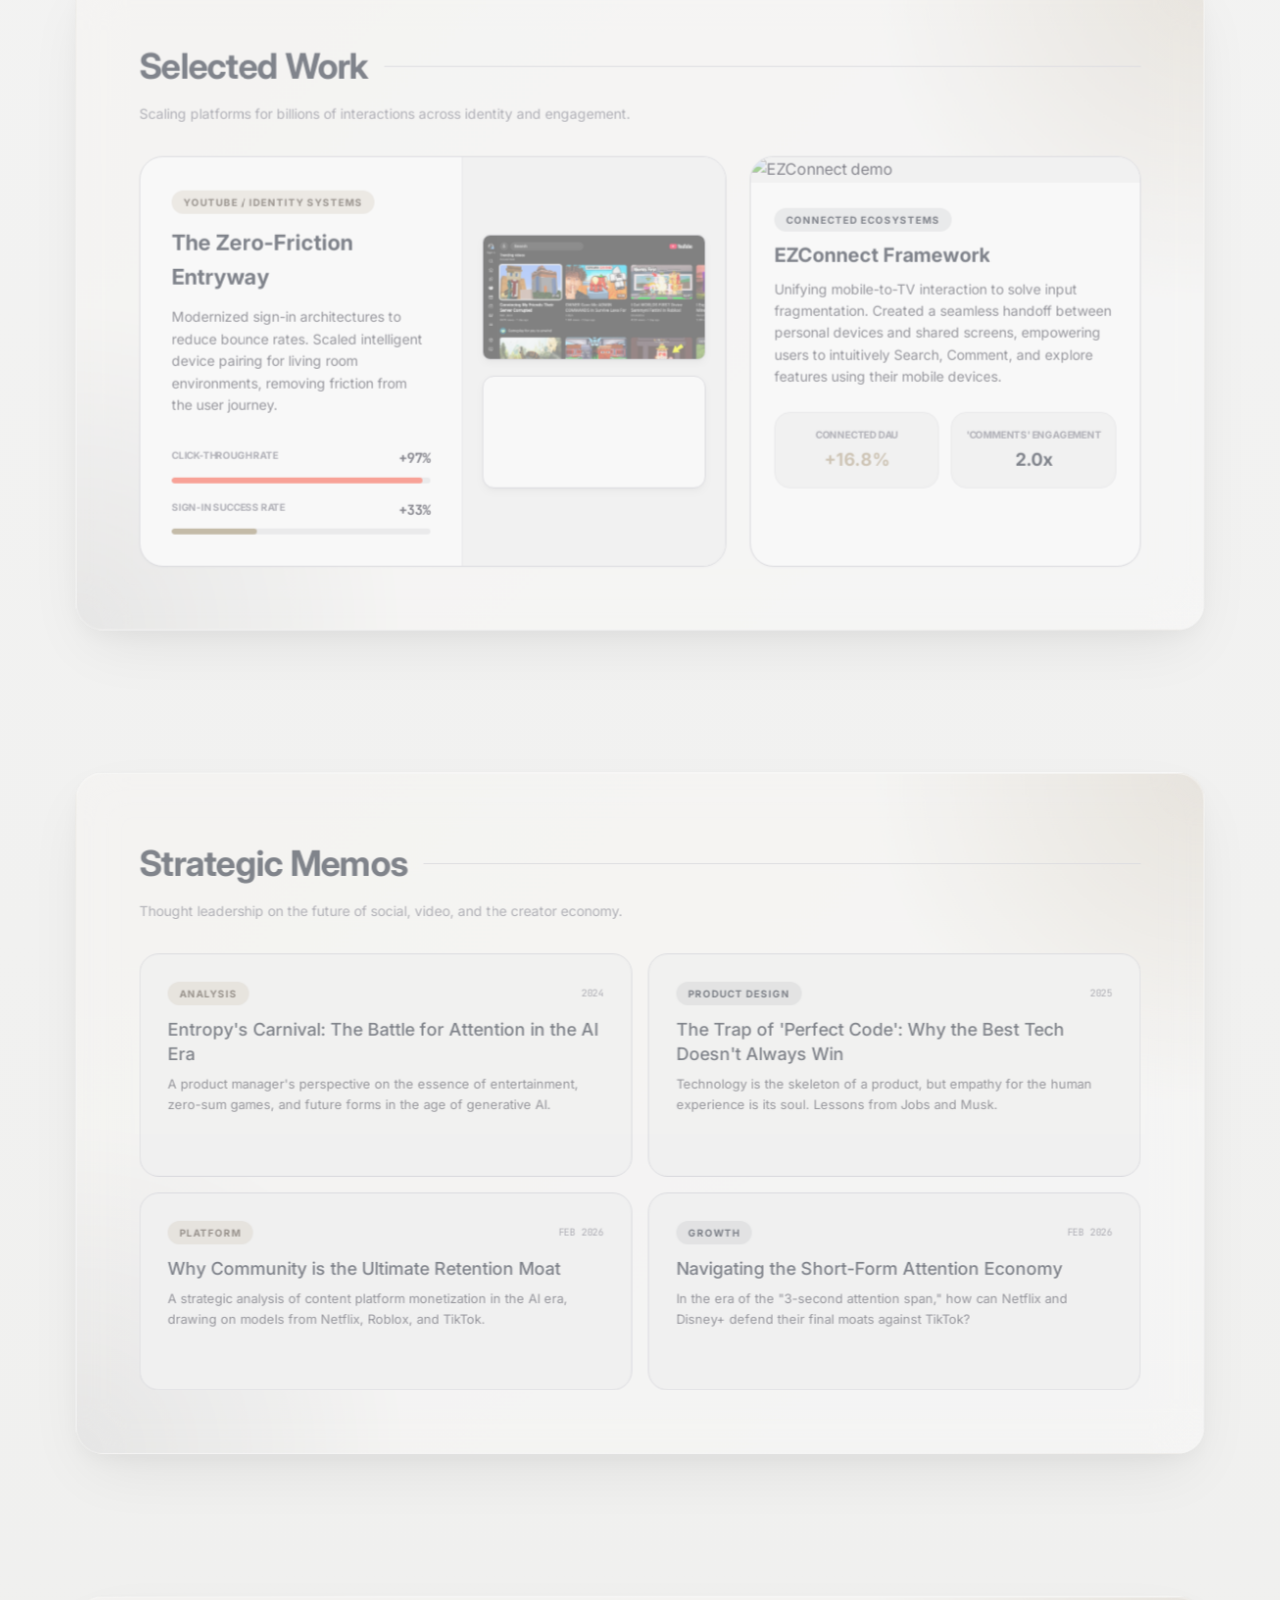
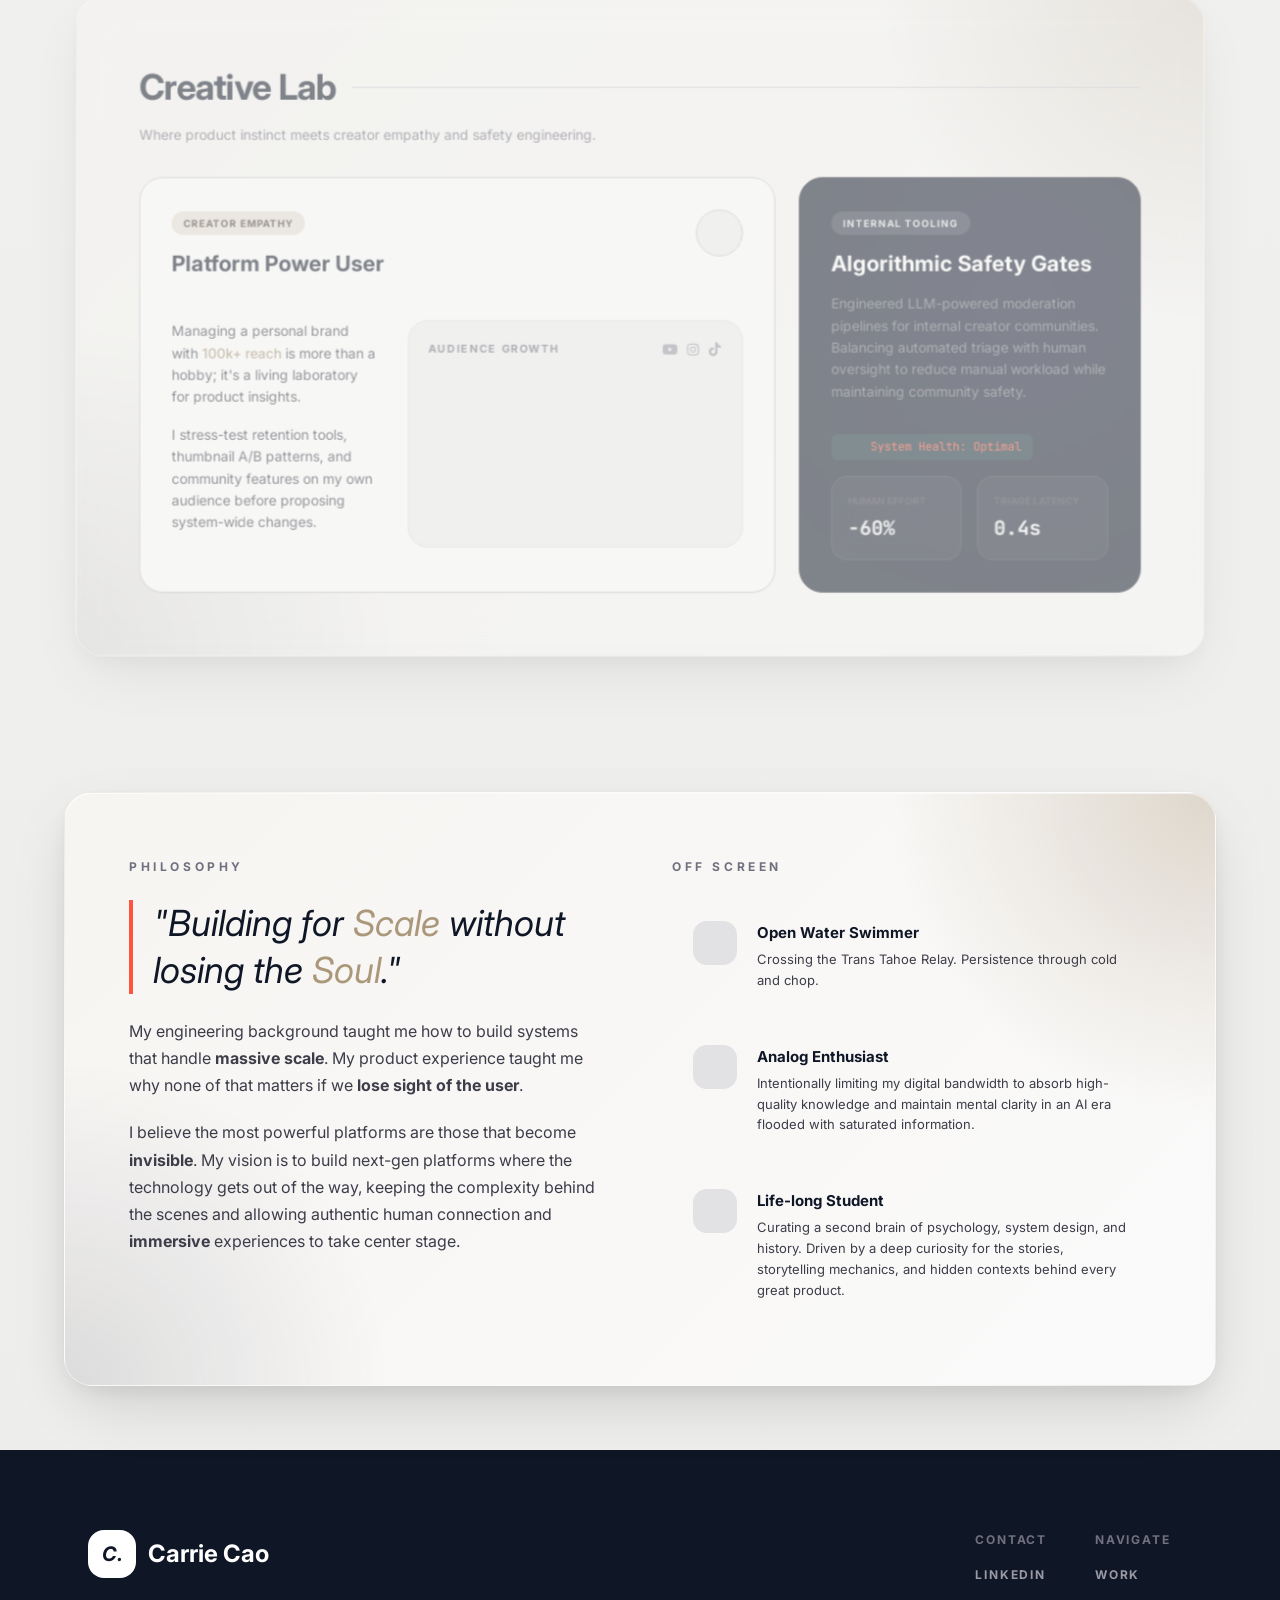
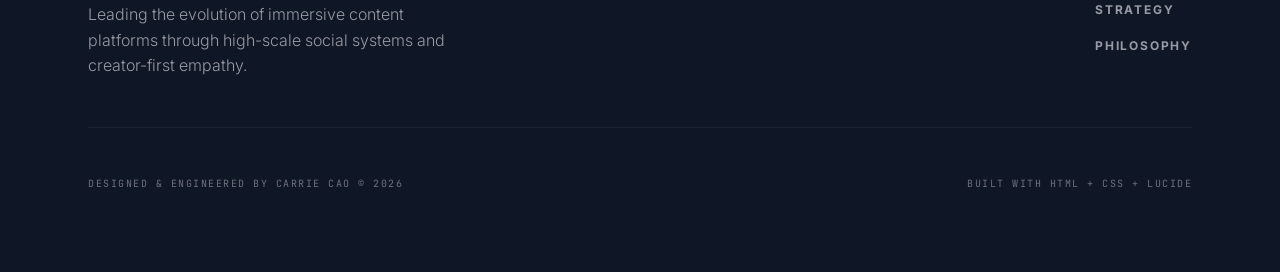
==== commit 0232db5c: "refactor: update hero subtitle wording - replace 'lose' with 'captivated'" ====
--- a/index.html
+++ b/index.html
@@ -118,7 +118,7 @@
             </h1>
             <p class="hero-subtitle">
               Building next-gen <span class="text-highlight">immersive platforms</span> where users naturally
-              <span class="text-highlight">engage</span> and lose themselves in the
+              <span class="text-highlight">engage</span>, captivated by every
               <span class="text-highlight">interaction</span>.
             </p>
             <p class="hero-sub-headline">
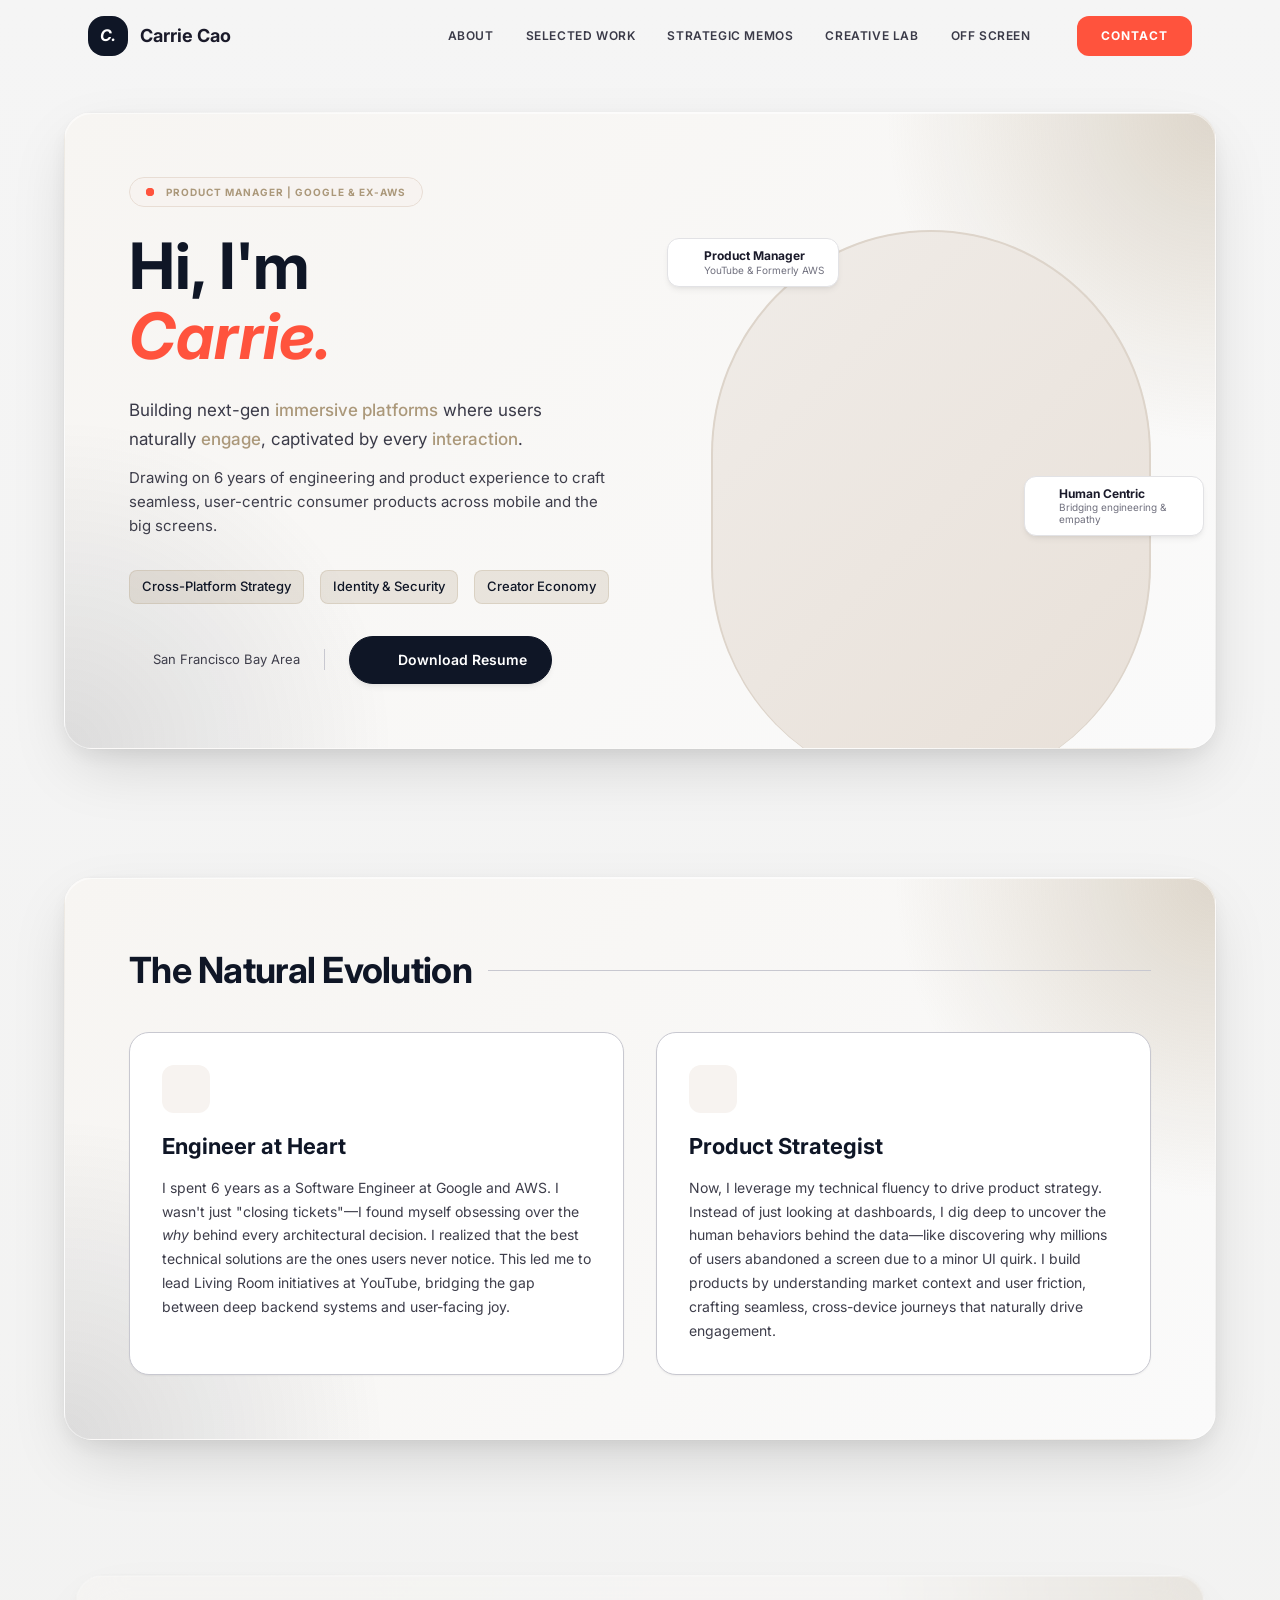
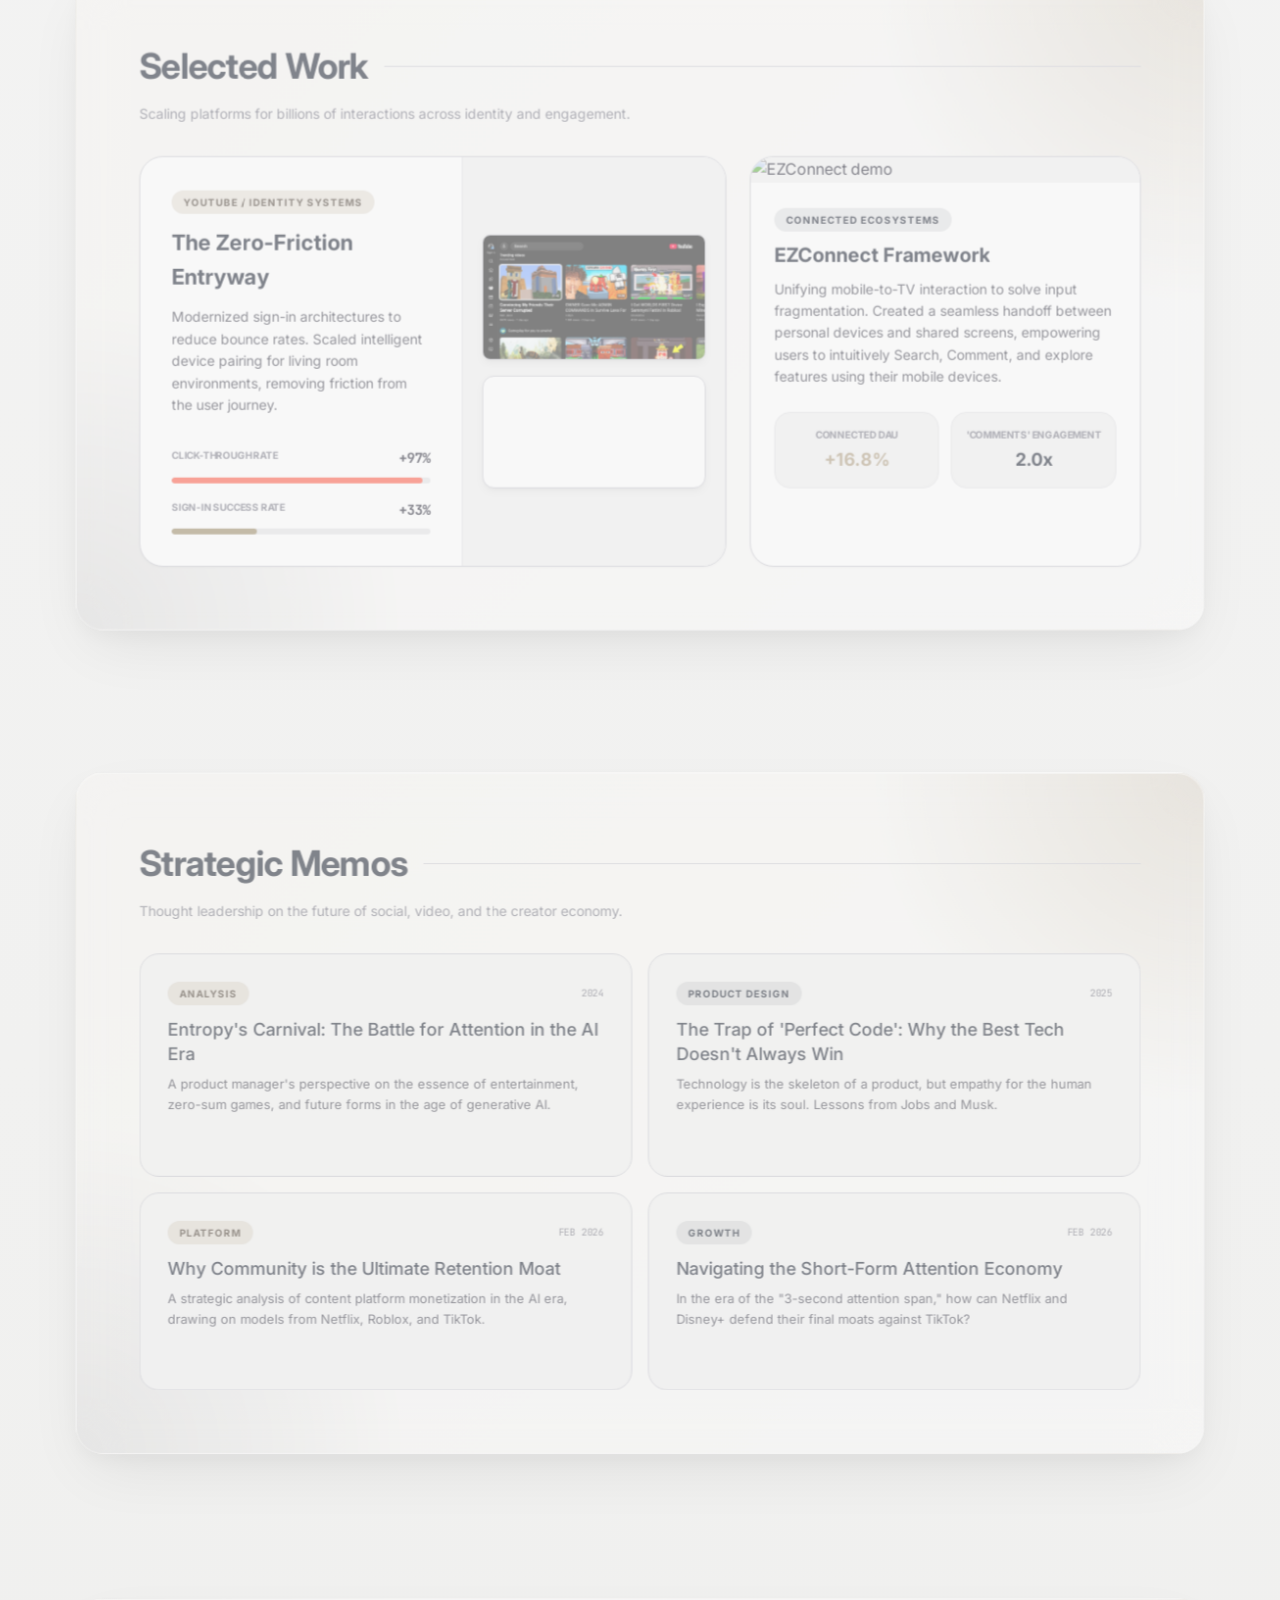
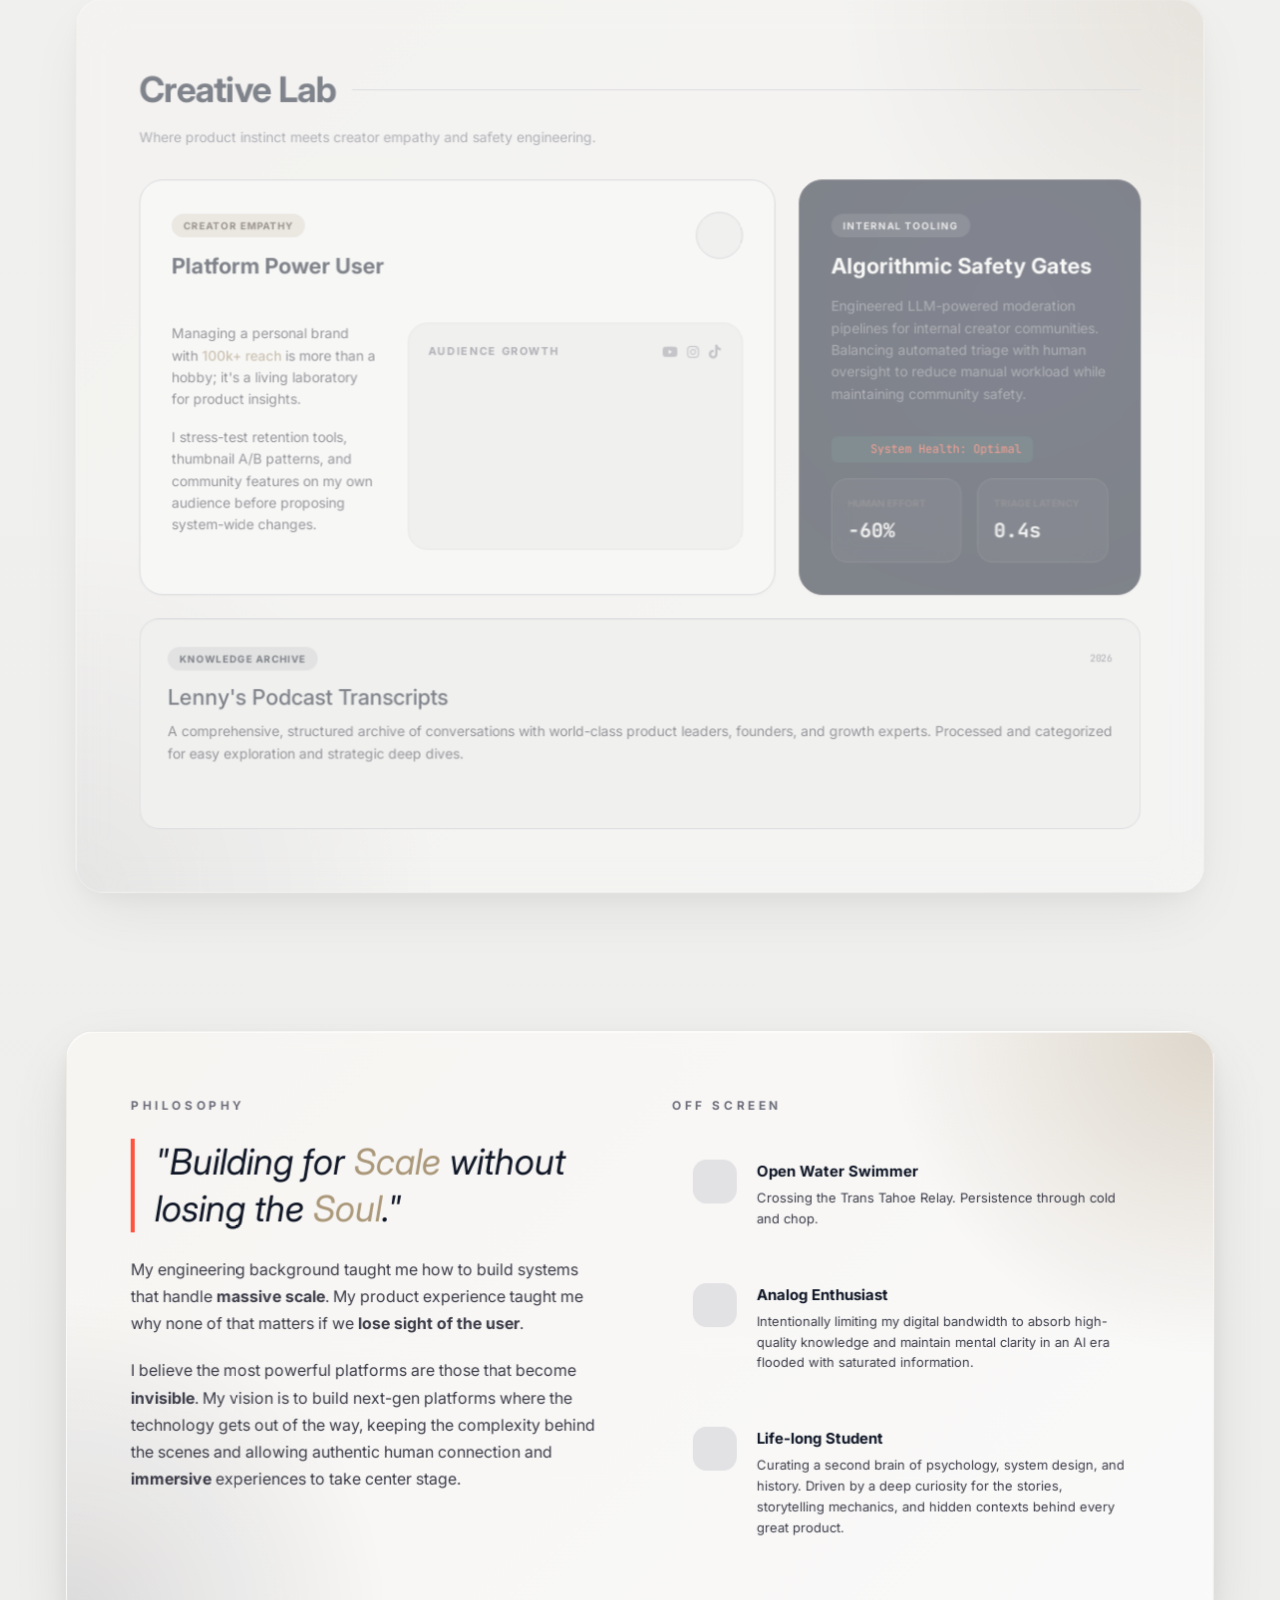
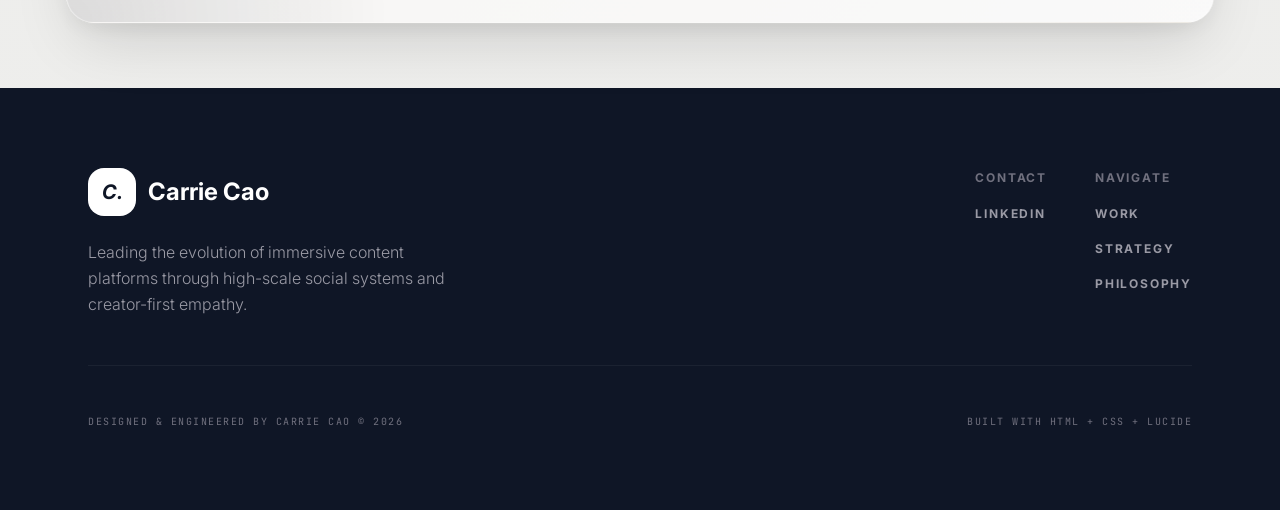
==== commit f969f33b: "adds lenny's podcast transcripts" ====
--- a/index.html
+++ b/index.html
@@ -436,6 +436,22 @@
               <div class="card-safety-glow"></div>
             </div>
           </div>
+
+          <!-- Transcript Archive Full Width Card -->
+          <div style="margin-top: 1.5rem;">
+            <a href="Lenny's%20Podcast%20Transcripts%20Archive%20%5Bpublic%5D/website/index.html" class="memo-card">
+              <div class="memo-card-meta">
+                <span class="badge badge-sage">Knowledge Archive</span>
+                <span class="memo-card-date">2026</span>
+              </div>
+              <h4 style="font-family: var(--font-serif); font-size: 1.375rem; margin-bottom: 0.5rem;">Lenny's Podcast Transcripts</h4>
+              <p style="font-size: 0.875rem;">A comprehensive, structured archive of conversations with world-class product leaders, founders, and growth experts. Processed and categorized for easy exploration and strategic deep dives.</p>
+              <div class="memo-card-cta" style="font-size: 0.8125rem;">
+                Explore Archive <i data-lucide="arrow-right" style="width:14px;height:14px;"></i>
+              </div>
+            </a>
+          </div>
+
         </div>
       </div>
     </section>
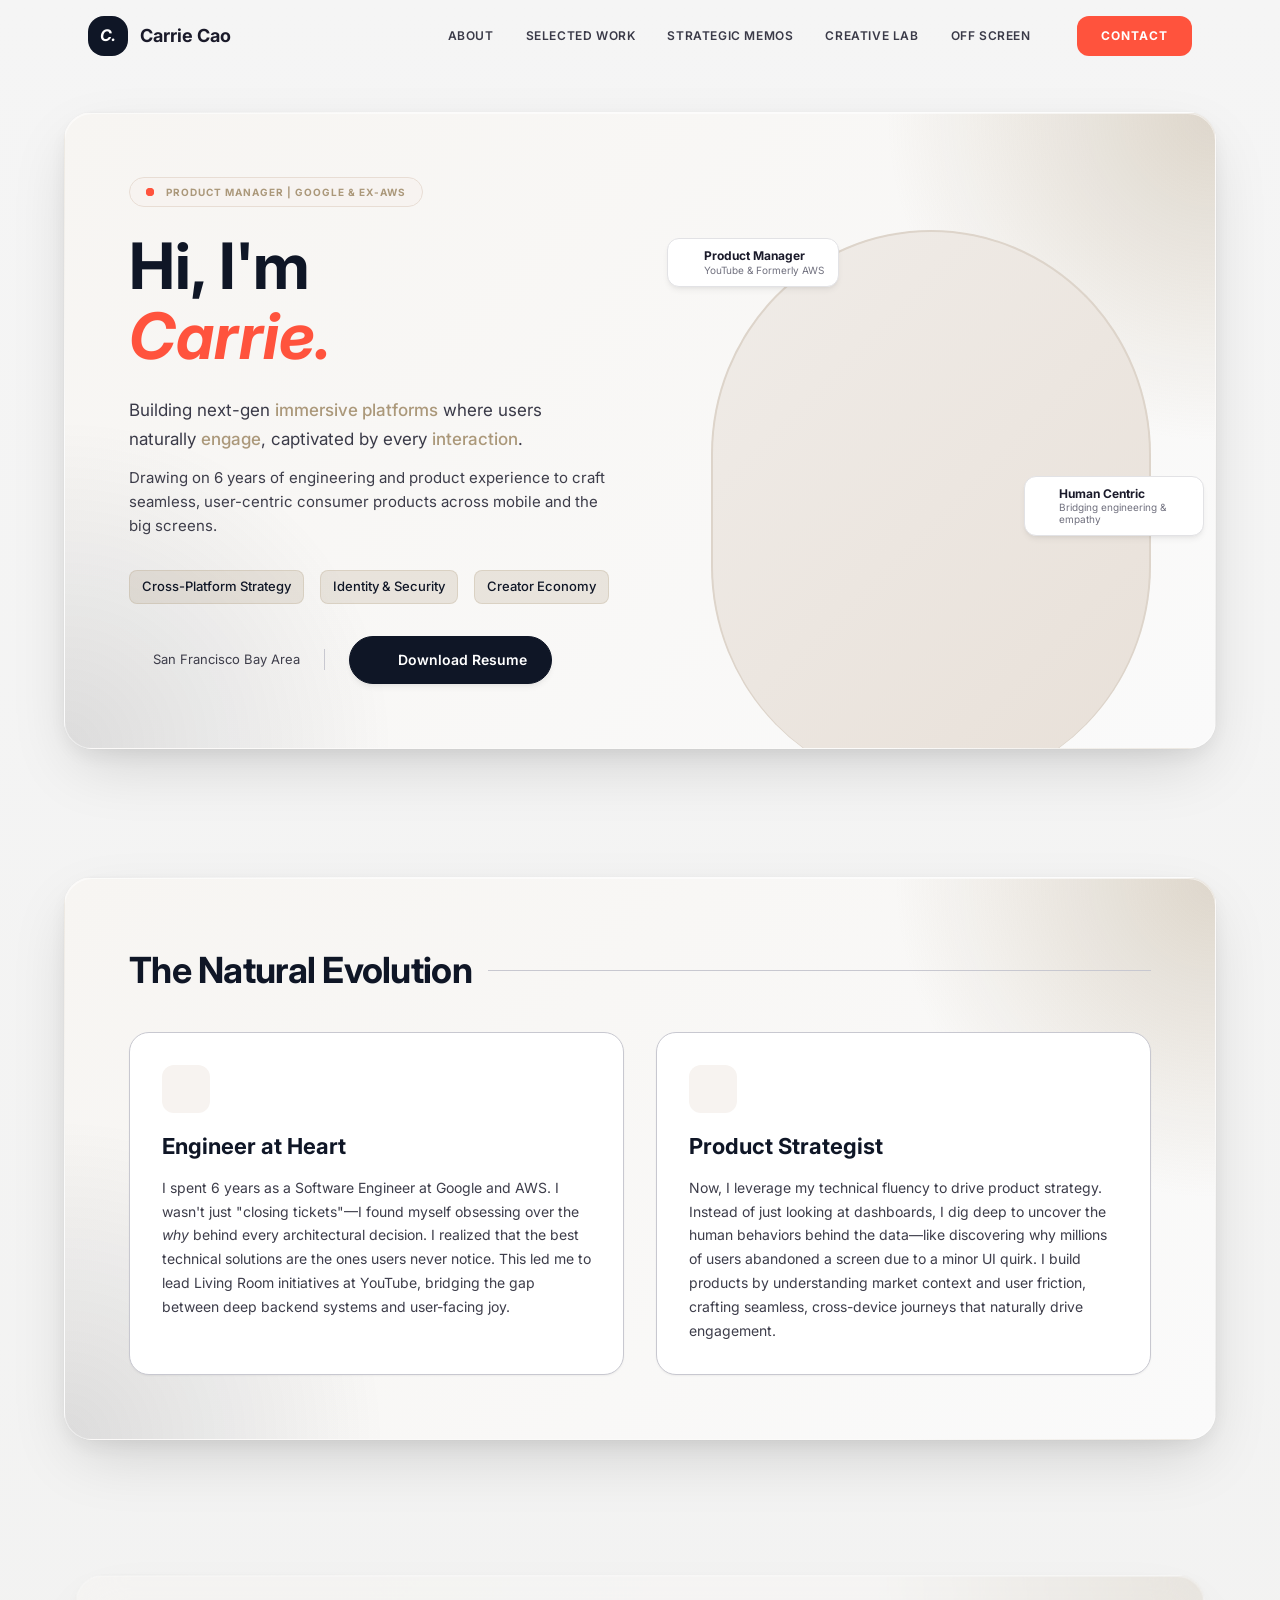
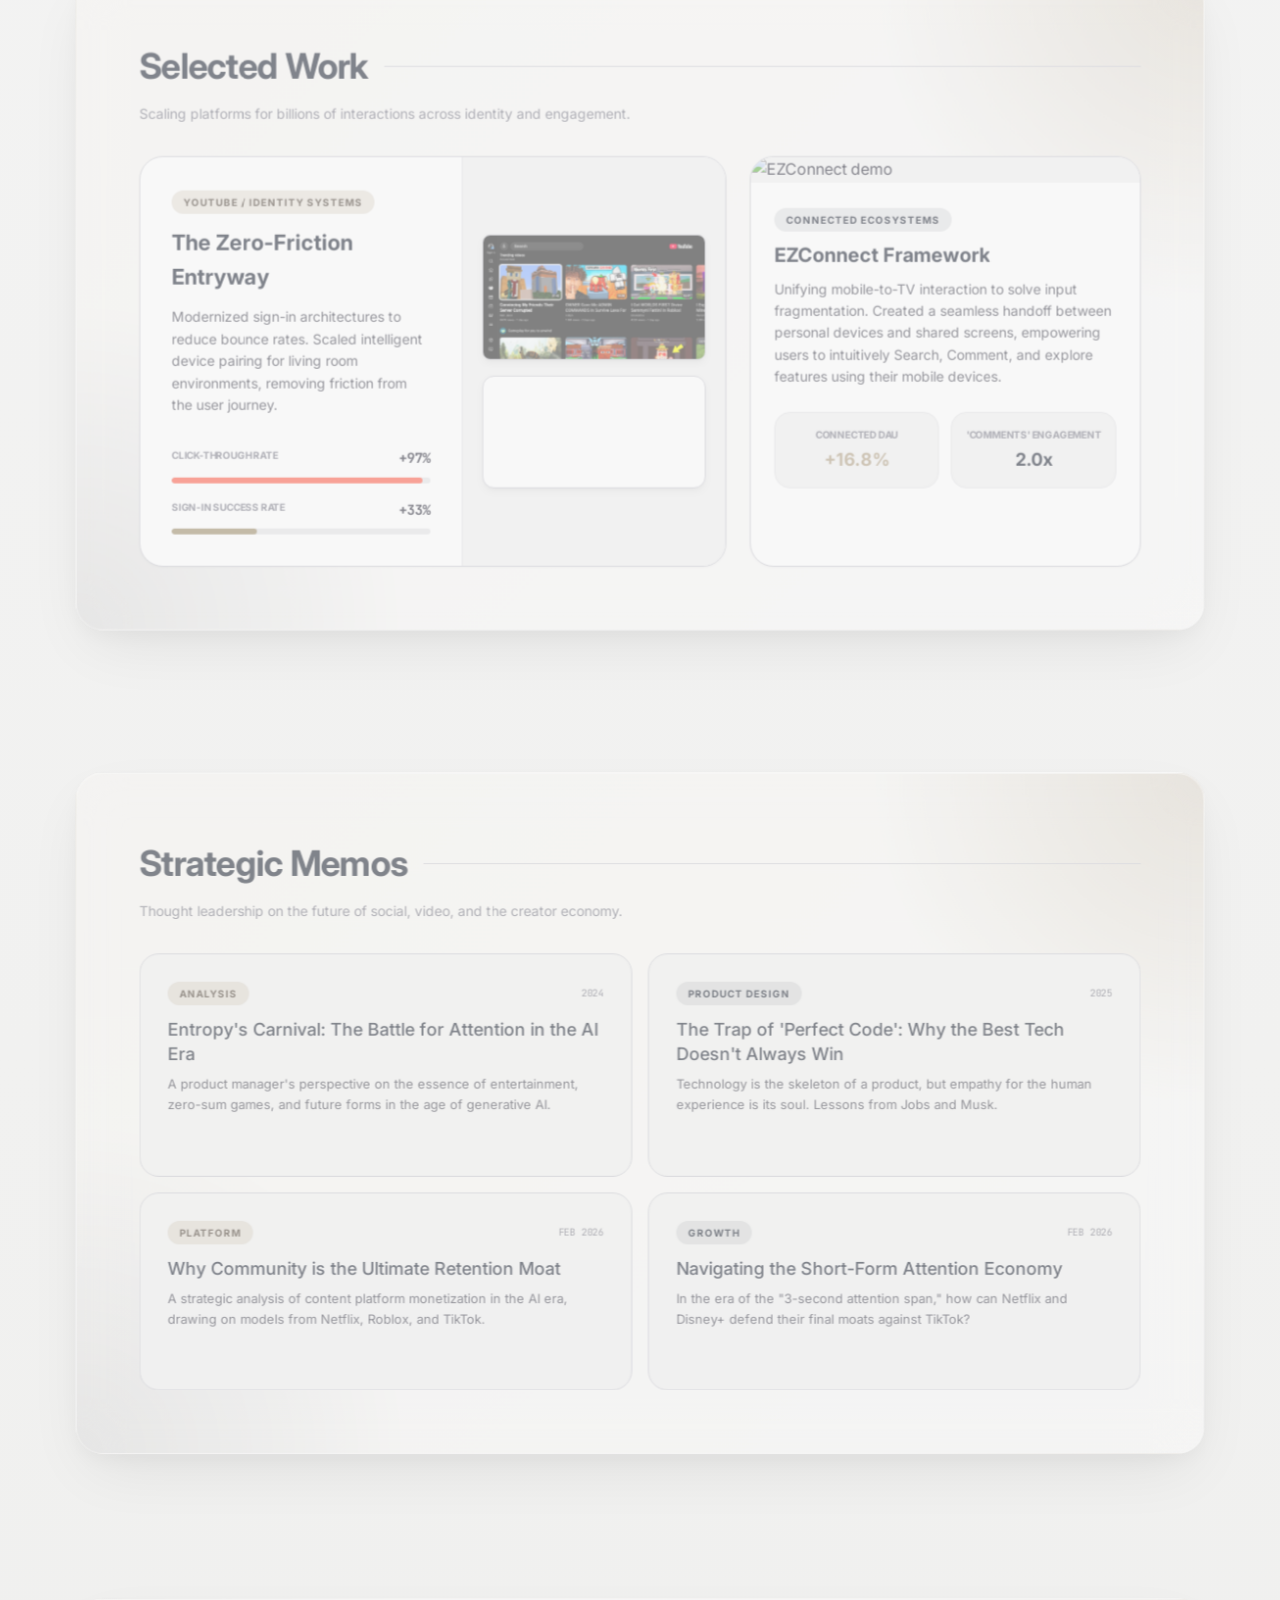
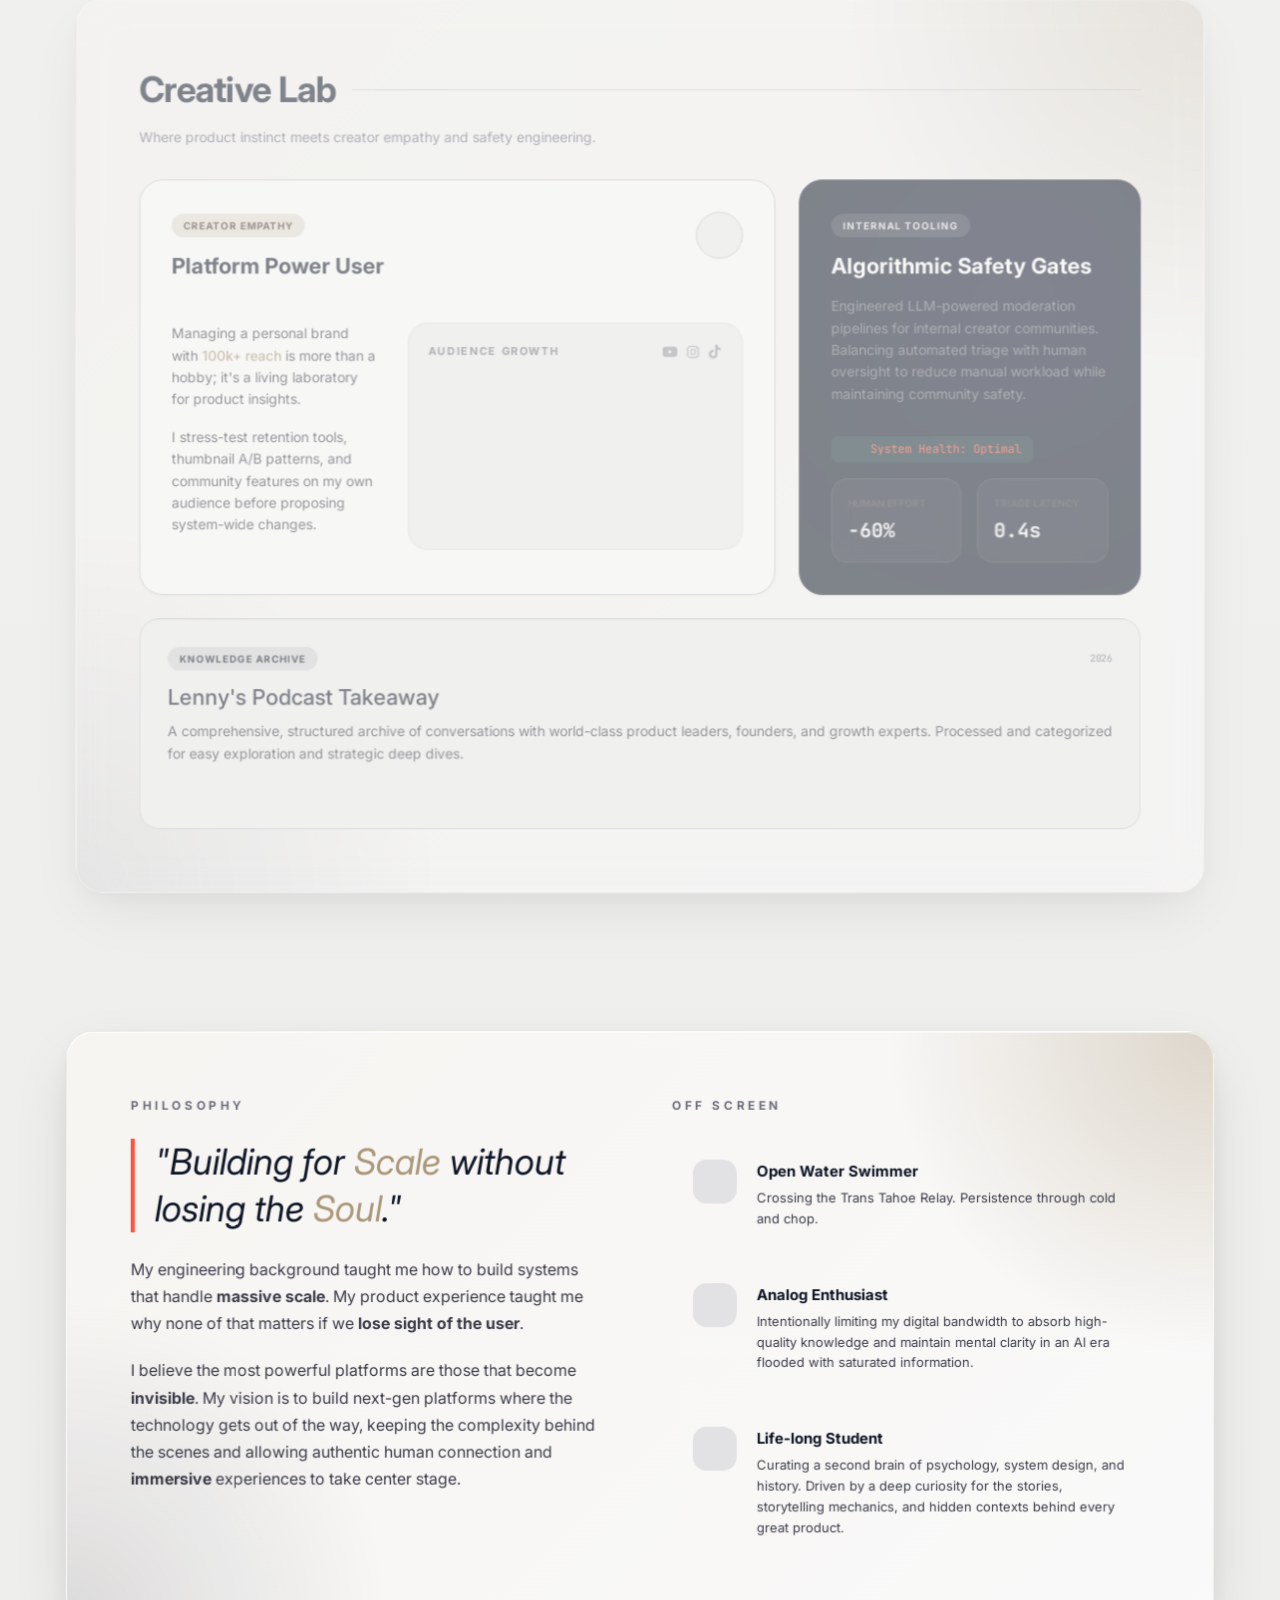
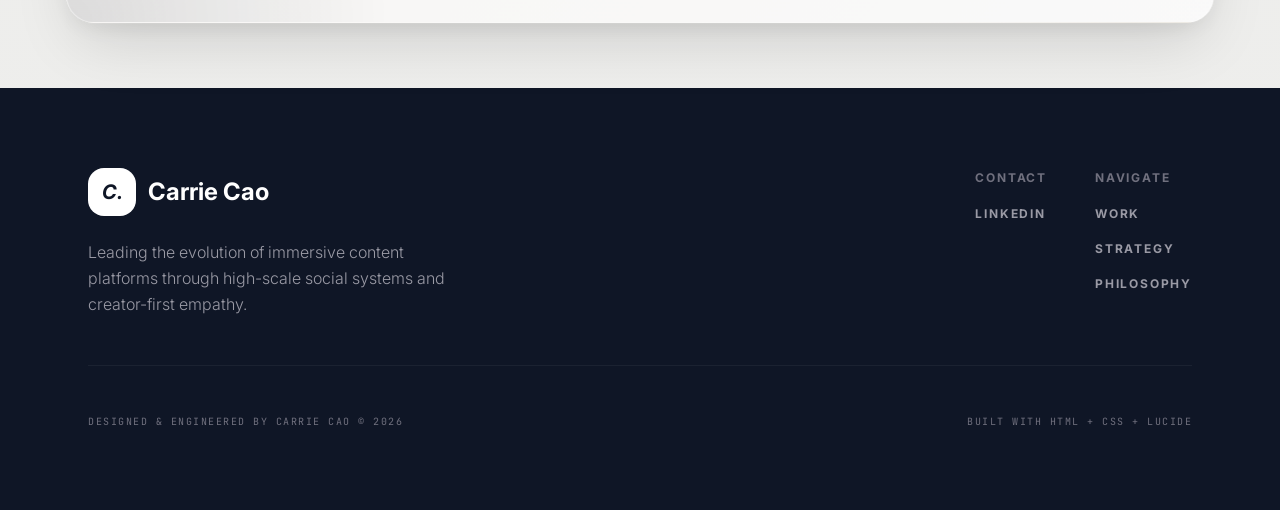
==== commit 063da9ae: "Add Lenny's Podcast Takeaways archive and update card title" ====
--- a/index.html
+++ b/index.html
@@ -444,8 +444,11 @@
                 <span class="badge badge-sage">Knowledge Archive</span>
                 <span class="memo-card-date">2026</span>
               </div>
-              <h4 style="font-family: var(--font-serif); font-size: 1.375rem; margin-bottom: 0.5rem;">Lenny's Podcast Transcripts</h4>
-              <p style="font-size: 0.875rem;">A comprehensive, structured archive of conversations with world-class product leaders, founders, and growth experts. Processed and categorized for easy exploration and strategic deep dives.</p>
+              <h4 style="font-family: var(--font-serif); font-size: 1.375rem; margin-bottom: 0.5rem;">Lenny's Podcast
+                Takeaway</h4>
+              <p style="font-size: 0.875rem;">A comprehensive, structured archive of conversations with world-class
+                product leaders, founders, and growth experts. Processed and categorized for easy exploration and
+                strategic deep dives.</p>
               <div class="memo-card-cta" style="font-size: 0.8125rem;">
                 Explore Archive <i data-lucide="arrow-right" style="width:14px;height:14px;"></i>
               </div>
